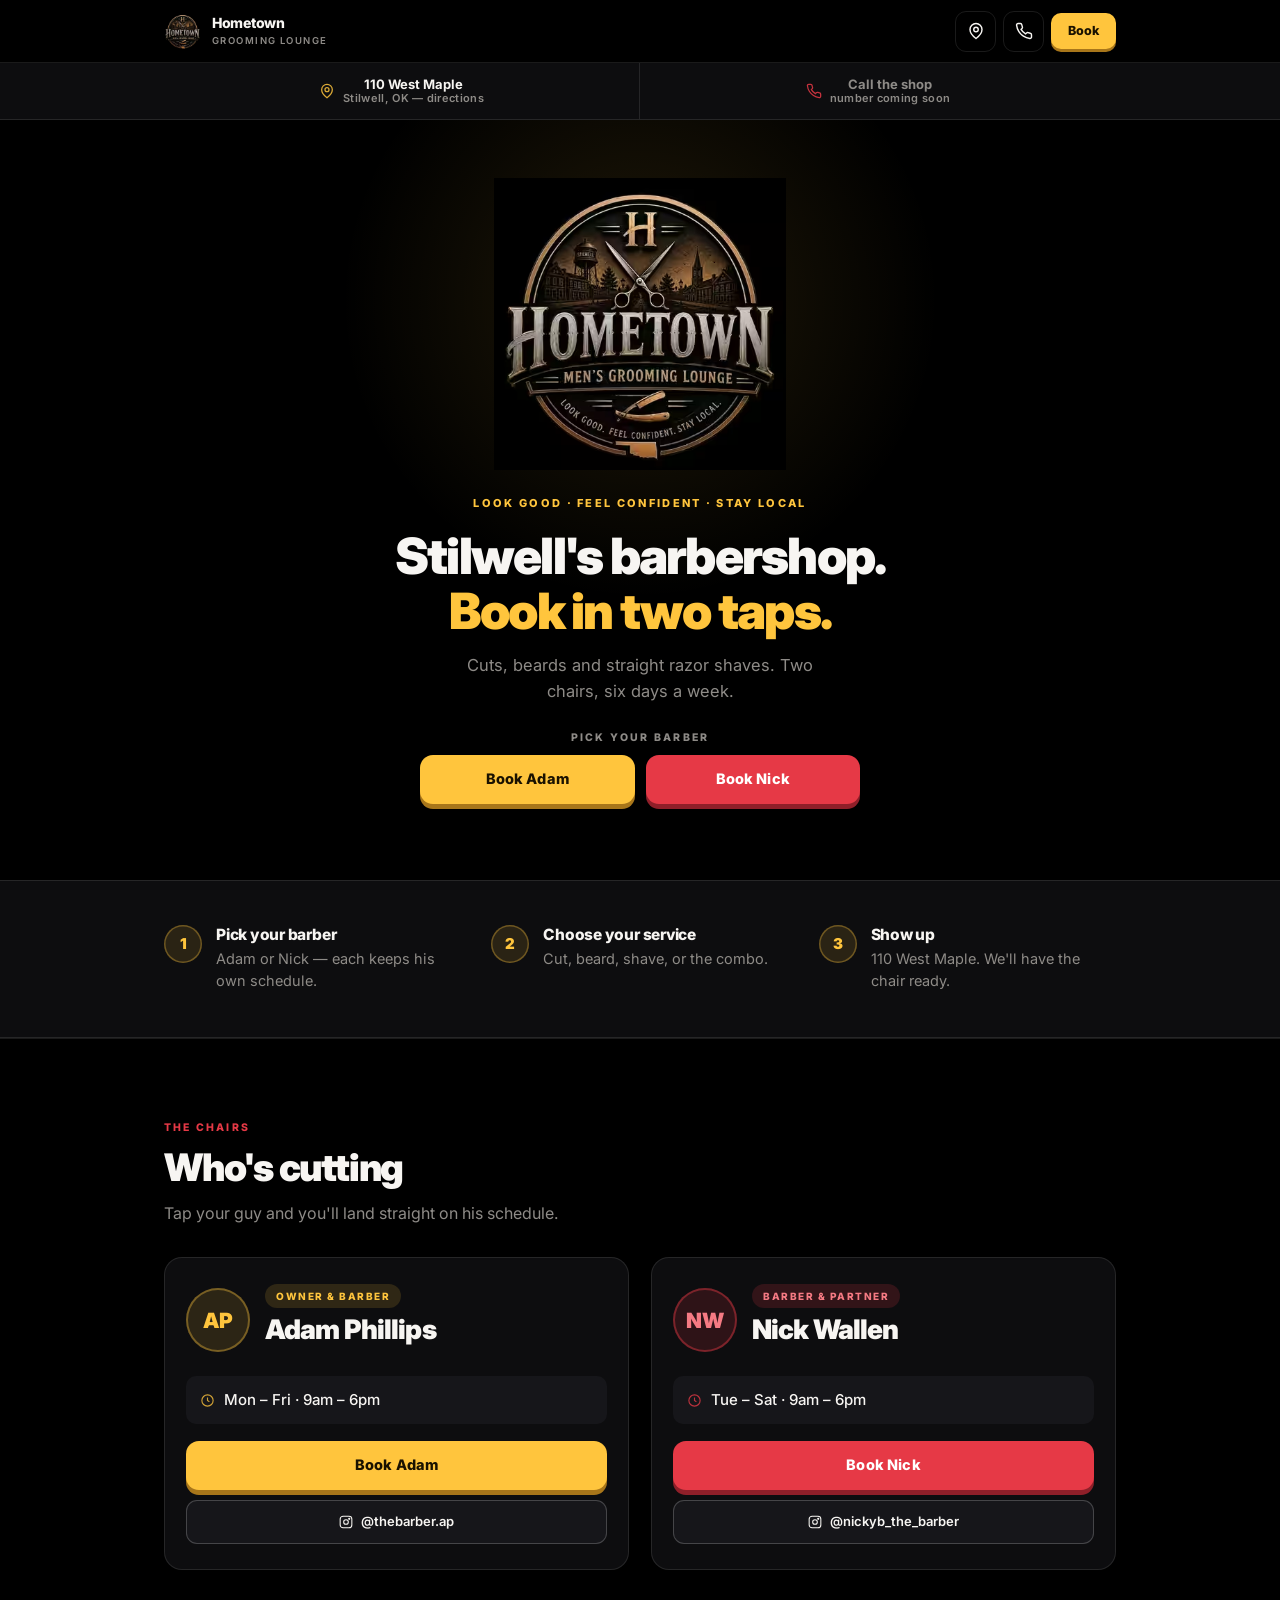
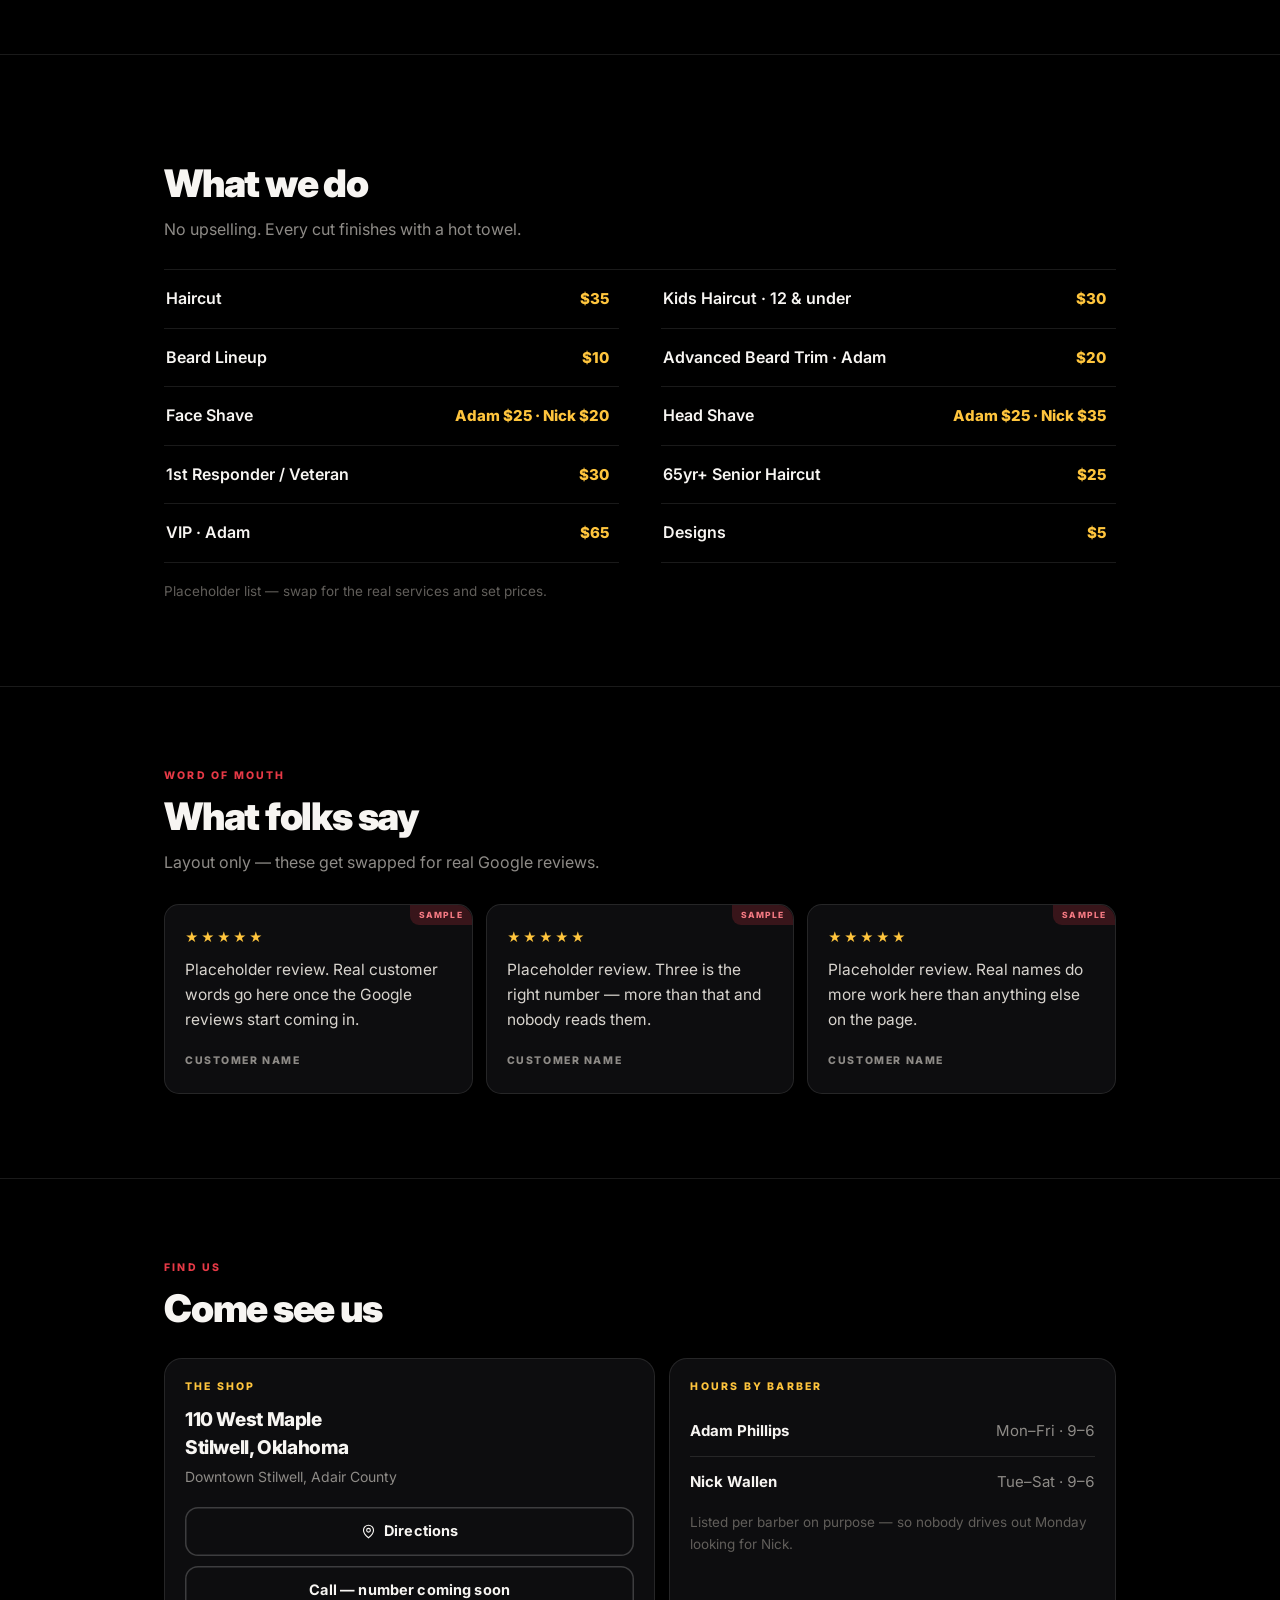
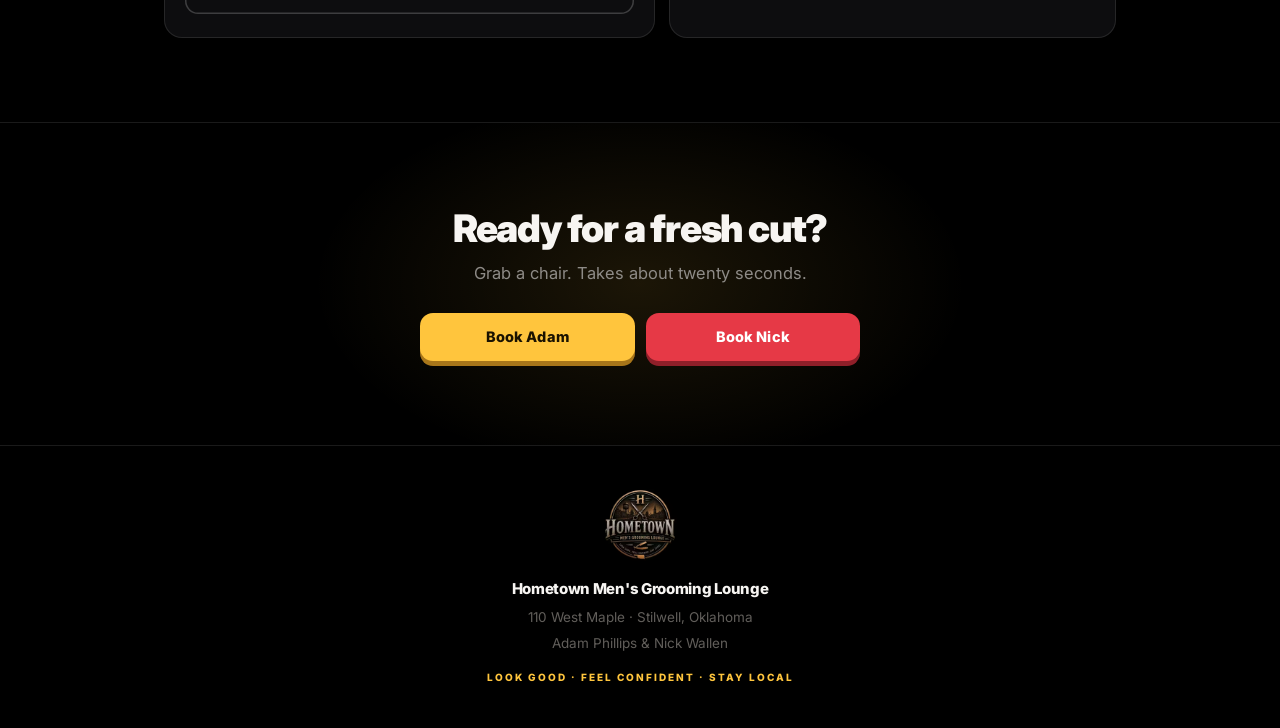
==== index.html @ 986ec66b "Add real service prices from Squire Replace 6 PRICE placeholders with the actual bookable menu. Face" ====
<!DOCTYPE html>
<html lang="en">
<head>
<meta charset="utf-8">
<meta name="viewport" content="width=device-width,initial-scale=1">
<title>Hometown Men's Grooming Lounge — Stilwell, OK</title>
<meta name="description" content="Barbershop in Stilwell, Oklahoma. Cuts, beards and straight razor shaves with Adam Phillips and Nick Wallen. Book online in two taps.">
<meta name="theme-color" content="#000000">
<link rel="icon" href="logo.avif">

<!--
=====================================================================
 EDIT HERE — everything you'll ever need to change is in this list.
=====================================================================
 PHONE ....... NOT SET. Search: PHONE_HERE  — appears in 3 places:
               header icon, top strip, Visit section. Change all three.
 ADAM BOOK ... live (Squire).  Search:  ADAM_BOOKING
 NICK BOOK ... live (Squire).  Search:  NICK_BOOKING
 ADAM IG ..... live @thebarber.ap.  Search:  ADAM_IG
 NICK IG ..... live @nickyb_the_barber.  Search:  NICK_IG
 PRICES ...... not set yet. Search:  PRICE
 NO PHOTOS by request — barbers show as initial badges.
=====================================================================
-->

<link rel="preconnect" href="https://fonts.googleapis.com">
<link rel="preconnect" href="https://fonts.gstatic.com" crossorigin>
<link href="https://fonts.googleapis.com/css2?family=Inter:wght@400;500;600;700;800;900&display=swap" rel="stylesheet">

<style>
:root{
  --bg:#000;
  --s1:#0d0d0f;
  --s2:#16161a;
  --line:rgba(255,255,255,.10);
  --line2:rgba(255,255,255,.20);

  /* primary — bright gold, not bronze */
  --gold:#ffc53d;
  --gold-hi:#ffd873;
  --gold-d:#a8761a;

  /* secondary */
  --red:#e63946;
  --red-hi:#f25058;
  --red-d:#8f1f29;

  --fg:#f7f5f2;
  --dim:#8e8b87;
  --f:'Inter',system-ui,-apple-system,sans-serif;
  --spring:cubic-bezier(.34,1.56,.64,1);
}
*{margin:0;padding:0;box-sizing:border-box}
html{scroll-behavior:smooth;-webkit-text-size-adjust:100%}
body{background:var(--bg);color:var(--fg);font-family:var(--f);line-height:1.6;-webkit-font-smoothing:antialiased;overflow-x:hidden}
.w{width:100%;max-width:1020px;margin:0 auto;padding:0 20px}

/* ---------- chunky press buttons ---------- */
.b{
  position:relative;display:flex;align-items:center;justify-content:center;gap:8px;
  width:100%;padding:17px 20px;border-radius:13px;
  font:800 14.5px/1 var(--f);letter-spacing:.01em;
  text-decoration:none;border:0;cursor:pointer;
  -webkit-tap-highlight-color:transparent;
  transition:transform .13s var(--spring),box-shadow .13s ease,background .18s ease;
}
.b-gold{background:var(--gold);color:#1a1200;box-shadow:0 5px 0 var(--gold-d)}
.b-gold:hover{background:var(--gold-hi)}
.b-red{background:var(--red);color:#fff;box-shadow:0 5px 0 var(--red-d)}
.b-red:hover{background:var(--red-hi)}
.b-gold:active,.b-red:active{transform:translateY(5px);box-shadow:none}
.b-out{
  background:transparent;color:var(--fg);
  box-shadow:inset 0 0 0 1.5px var(--line2);font-weight:700;
}
.b-out:hover{box-shadow:inset 0 0 0 1.5px var(--gold);color:var(--gold)}
.b-out:active{transform:scale(.98)}
.b svg{flex:none}

/* soft attention pulse on the main CTA only */
@keyframes glow{0%,100%{box-shadow:0 5px 0 var(--gold-d),0 0 0 0 rgba(255,197,61,0)}50%{box-shadow:0 5px 0 var(--gold-d),0 0 0 11px rgba(255,197,61,.07)}}
.pulse{animation:glow 3.4s ease-in-out infinite}

/* ---------- header ---------- */
header{position:sticky;top:0;z-index:70;background:rgba(0,0,0,.9);backdrop-filter:blur(14px);border-bottom:1px solid var(--line)}
.bar{display:flex;align-items:center;justify-content:space-between;height:62px;gap:14px}
.bar .lgo{width:37px;flex:none;border-radius:50%}
.bar-l{display:flex;align-items:center;gap:11px;min-width:0}
.bar-t{font:800 14px/1.15 var(--f);letter-spacing:-.02em}
.bar-t i{display:block;font:600 9.5px/1.4 var(--f);font-style:normal;letter-spacing:.15em;text-transform:uppercase;color:var(--dim);margin-top:3px}
.bar-r{display:flex;align-items:center;gap:7px;flex:none}
.ico{
  width:41px;height:41px;flex:none;border-radius:11px;display:grid;place-items:center;
  color:var(--fg);text-decoration:none;border:1px solid var(--line);
  transition:transform .13s var(--spring),border-color .2s,color .2s,background .2s;
}
.ico:hover{color:var(--gold);border-color:var(--gold);background:rgba(255,197,61,.08)}
.ico:active{transform:scale(.92)}

/* utility strip — address + phone, right under the header */
.util{border-bottom:1px solid var(--line);background:var(--s1)}
.util-in{display:grid;grid-template-columns:1fr 1fr}
.util a{
  display:flex;align-items:center;justify-content:center;gap:8px;
  padding:13px 10px;text-decoration:none;color:var(--fg);
  font:600 13px/1.25 var(--f);text-align:center;transition:background .2s,color .2s;
}
.util a:first-child{border-right:1px solid var(--line)}
.util a:hover{background:var(--s2);color:var(--gold)}
.util svg{flex:none;opacity:.85}
.util b{font-weight:700;display:block}
.util i{font-style:normal;font-size:11px;color:var(--dim);display:block;letter-spacing:.03em}
.util .soon{color:var(--dim)}

.bar-b{font:800 12.5px/1 var(--f);color:#1a1200;background:var(--gold);padding:12px 17px;border-radius:10px;text-decoration:none;white-space:nowrap;box-shadow:0 3px 0 var(--gold-d);transition:transform .13s var(--spring)}
.bar-b:active{transform:translateY(3px);box-shadow:none}

/* ---------- hero ---------- */
.hero{position:relative;text-align:center;padding:40px 0 54px;overflow:hidden}
.hero::before{
  content:"";position:absolute;left:50%;top:-140px;width:640px;height:640px;
  transform:translateX(-50%);pointer-events:none;
  background:radial-gradient(circle,rgba(255,197,61,.13),transparent 66%);
}
.hero .w{position:relative}
.lgo{background:url(logo.avif) center/contain no-repeat;aspect-ratio:1}
.logo{width:min(292px,72vw);margin:0 auto 24px;animation:float 6.5s ease-in-out infinite}
@keyframes float{0%,100%{transform:translateY(0)}50%{transform:translateY(-9px)}}
.tagline{font:800 11px/1.8 var(--f);letter-spacing:.21em;text-transform:uppercase;color:var(--gold);margin-bottom:15px}
.hero h1{font:900 clamp(31px,7.6vw,50px)/1.1 var(--f);letter-spacing:-.035em;margin-bottom:13px}
.hero h1 em{font-style:normal;color:var(--gold)}
.hero p{color:var(--dim);font-size:16.5px;max-width:37ch;margin:0 auto 28px}
.pick{font:800 10.5px/1 var(--f);letter-spacing:.21em;text-transform:uppercase;color:var(--dim);margin-bottom:12px}
.hero-b{display:grid;gap:11px;max-width:340px;margin:0 auto}

/* ---------- funnel steps ---------- */
.steps{border-top:1px solid var(--line);border-bottom:1px solid var(--line);background:var(--s1);padding:34px 0}
.steps-in{display:grid;gap:20px}
.step{display:flex;align-items:flex-start;gap:14px}
.num{
  flex:none;width:38px;height:38px;border-radius:50%;
  display:grid;place-items:center;font:900 15px/1 var(--f);
  background:rgba(255,197,61,.12);color:var(--gold);
  box-shadow:inset 0 0 0 1.5px rgba(255,197,61,.32);
}
.step h4{font:800 15.5px/1.3 var(--f);letter-spacing:-.015em;margin-bottom:3px}
.step p{font-size:14.5px;color:var(--dim);line-height:1.55}

/* ---------- sections ---------- */
section{padding:56px 0;border-top:1px solid var(--line)}
.kicker{font:800 10.5px/1 var(--f);letter-spacing:.21em;text-transform:uppercase;color:var(--red);margin-bottom:13px}
h2{font:900 clamp(27px,5.8vw,38px)/1.13 var(--f);letter-spacing:-.032em;margin-bottom:12px}
.sub{color:var(--dim);font-size:16px;max-width:52ch}

/* ---------- barbers ---------- */
.crew{display:grid;gap:16px;margin-top:30px}
.c{
  background:var(--s1);border:1px solid var(--line);border-radius:18px;overflow:hidden;
  transition:transform .3s var(--spring),border-color .3s ease,box-shadow .3s ease;
}
.c:hover{transform:translateY(-6px);border-color:rgba(255,197,61,.4);box-shadow:0 16px 40px -18px rgba(255,197,61,.3)}
.c.nick:hover{border-color:rgba(230,57,70,.45);box-shadow:0 16px 40px -18px rgba(230,57,70,.32)}
/* initial badge instead of a photo */
.mono{display:flex;align-items:center;gap:15px;margin-bottom:18px}
.mono i{
  width:64px;height:64px;flex:none;border-radius:50%;font-style:normal;
  display:grid;place-items:center;font:900 21px/1 var(--f);letter-spacing:.01em;
}
.m-gold{background:rgba(255,197,61,.13);color:var(--gold);box-shadow:inset 0 0 0 2px rgba(255,197,61,.36)}
.m-red{background:rgba(230,57,70,.15);color:#f57a83;box-shadow:inset 0 0 0 2px rgba(230,57,70,.42)}
.mono .tag2{margin-bottom:7px}
.mono h3{margin-bottom:0}
.cb{padding:24px 21px 25px}
.tag2{display:inline-block;font:800 10px/1 var(--f);letter-spacing:.15em;text-transform:uppercase;padding:7px 11px;border-radius:20px;margin-bottom:12px}
.t-gold{background:rgba(255,197,61,.14);color:var(--gold)}
.t-red{background:rgba(230,57,70,.17);color:#f57a83}
.c h3{font:900 27px/1.1 var(--f);letter-spacing:-.032em;margin-bottom:14px}
.days{display:flex;align-items:center;gap:9px;font-size:15px;font-weight:500;background:var(--s2);border-radius:10px;padding:12px 14px;margin-bottom:17px}
.days svg{flex:none;opacity:.8}
.cb-b{display:grid;gap:10px}
.ig{display:flex;align-items:center;justify-content:center;gap:8px;font:600 13px/1 var(--f);color:var(--fg);text-decoration:none;padding:14px;border:1px solid var(--line2);border-radius:11px;background:var(--s2);transition:.2s}
.ig:hover{border-color:rgba(255,255,255,.38);background:#1e1e23}
.ig:active{transform:translateY(2px)}

/* ---------- services ---------- */
.svc{margin-top:26px;border-top:1px solid var(--line)}
.svc div{display:flex;align-items:baseline;justify-content:space-between;gap:18px;padding:16px 10px 16px 2px;border-bottom:1px solid var(--line);transition:background .2s,padding-left .2s}
.svc div:hover{background:var(--s1);padding-left:10px}
.svc span:first-child{font-size:16px;font-weight:600}
.svc span:last-child{font:800 15px/1 var(--f);color:var(--gold);white-space:nowrap}
.hint{margin-top:18px;font-size:13.5px;color:#615e5a}

/* ---------- reviews ---------- */
.revs{display:grid;gap:13px;margin-top:28px}
.r{background:var(--s1);border:1px solid var(--line);border-radius:15px;padding:22px 20px;position:relative;transition:transform .3s var(--spring),border-color .3s}
.r:hover{transform:translateY(-4px);border-color:var(--line2)}
.st{color:var(--gold);letter-spacing:2px;font-size:13px;margin-bottom:11px}
.r p{font-size:15.5px;color:#d8d4ce;margin-bottom:13px}
.r cite{font:800 10.5px/1 var(--f);font-style:normal;letter-spacing:.15em;text-transform:uppercase;color:var(--dim)}
.flag{position:absolute;top:0;right:0;font:800 8.5px/1 var(--f);letter-spacing:.13em;text-transform:uppercase;background:rgba(230,57,70,.2);color:#f57a83;padding:6px 9px;border-radius:0 15px 0 9px}

/* ---------- visit ---------- */
.visit{display:grid;gap:14px;margin-top:28px}
.box{background:var(--s1);border:1px solid var(--line);border-radius:18px;padding:23px 20px}
.box h3{font:800 10.5px/1 var(--f);letter-spacing:.21em;text-transform:uppercase;color:var(--gold);margin-bottom:14px}
.addr{font:800 19px/1.45 var(--f);letter-spacing:-.02em;margin-bottom:5px}
.addr-s{font-size:14px;color:var(--dim);margin-bottom:18px}
.hr div{display:flex;justify-content:space-between;gap:14px;font-size:15px;padding:13px 0;border-bottom:1px solid var(--line)}
.hr div:last-child{border-bottom:0;padding-bottom:0}
.hr b{font-weight:700}
.hr span{color:var(--dim);white-space:nowrap;font-variant-numeric:tabular-nums}

/* ---------- closing CTA ---------- */
.close{text-align:center;position:relative;overflow:hidden}
.close::before{content:"";position:absolute;left:50%;top:50%;width:700px;height:400px;transform:translate(-50%,-50%);background:radial-gradient(ellipse,rgba(255,197,61,.11),transparent 66%);pointer-events:none}
.close .w{position:relative}
.close h2{margin-bottom:10px}
.close p{color:var(--dim);font-size:16.5px;max-width:36ch;margin:0 auto 26px}
.close-b{display:grid;gap:11px;max-width:340px;margin:0 auto}

/* ---------- footer ---------- */
footer{border-top:1px solid var(--line);padding:40px 0 46px;text-align:center}
footer .lgo{width:76px;margin:0 auto 16px;border-radius:50%}
.f1{font:800 15px/1.4 var(--f);letter-spacing:-.02em;margin-bottom:6px}
.f2{font-size:13.5px;color:#615e5a;line-height:1.9}
.f3{margin-top:16px;font:800 10px/1 var(--f);letter-spacing:.2em;text-transform:uppercase;color:var(--gold)}


/* ---------- sticky dock ---------- */
.dock{
  position:fixed;left:0;right:0;bottom:0;z-index:80;
  display:grid;grid-template-columns:1fr 1fr;gap:10px;
  padding:11px 14px calc(11px + env(safe-area-inset-bottom));
  background:rgba(0,0,0,.95);backdrop-filter:blur(14px);border-top:1px solid var(--line);
  transform:translateY(120%);transition:transform .4s var(--spring);
}
.dock.up{transform:translateY(0)}
.dock .b{padding:15px 10px;font-size:13.5px;border-radius:11px}

/* ---------- scroll reveal ---------- */
.rv{opacity:0;transform:translateY(22px);transition:opacity .7s ease,transform .7s cubic-bezier(.22,.75,.3,1)}
.rv.in{opacity:1;transform:none}

@media(min-width:760px){
  .w{padding:0 34px}
  .hero{padding:58px 0 76px}
  section{padding:84px 0}
  .steps{padding:44px 0}
  .steps-in{grid-template-columns:repeat(3,1fr);gap:30px}
  .hero-b,.close-b{grid-template-columns:1fr 1fr;max-width:440px}
  .crew{grid-template-columns:1fr 1fr;gap:22px}
  .revs{grid-template-columns:repeat(3,1fr)}
  .visit{grid-template-columns:1.1fr 1fr}
  .svc{display:grid;grid-template-columns:1fr 1fr;column-gap:42px}
  .dock{display:none}
}

/* respect motion preferences */
@media(prefers-reduced-motion:reduce){
  *{animation:none!important;transition-duration:.01ms!important}
  .rv{opacity:1;transform:none}
  .dock{transform:translateY(0)}
}
</style>
</head>
<body>


<header>
  <div class="w bar">
    <div class="bar-l">
      <div class="lgo" role="img" aria-label="Hometown Men's Grooming Lounge"></div>
      <div class="bar-t">Hometown<i>Grooming Lounge</i></div>
    </div>
    <div class="bar-r">
      <a class="ico" href="https://maps.google.com/?q=110+W+Maple+St+Stilwell+OK" target="_blank" rel="noopener" aria-label="Directions to the shop" title="Directions">
        <svg width="18" height="18" viewBox="0 0 24 24" fill="none" stroke="currentColor" stroke-width="1.9"><path d="M20 10c0 6-8 12-8 12s-8-6-8-12a8 8 0 0116 0z"/><circle cx="12" cy="10" r="3"/></svg>
      </a>
      <!-- PHONE_HERE (1 of 3) — change href to tel:+1918XXXXXXX -->
      <a class="ico" href="#" aria-label="Call the shop" title="Call">
        <svg width="18" height="18" viewBox="0 0 24 24" fill="none" stroke="currentColor" stroke-width="1.9"><path d="M22 16.9v3a2 2 0 01-2.2 2 19.8 19.8 0 01-8.6-3.1 19.5 19.5 0 01-6-6A19.8 19.8 0 012.1 4.2 2 2 0 014.1 2h3a2 2 0 012 1.7c.1 1 .4 1.9.7 2.8a2 2 0 01-.5 2.1L8.1 9.9a16 16 0 006 6l1.3-1.2a2 2 0 012.1-.5c.9.3 1.8.6 2.8.7a2 2 0 011.7 2z"/></svg>
      </a>
      <a class="bar-b" href="#book">Book</a>
    </div>
  </div>
</header>

<div class="util">
  <div class="w util-in">
    <a href="https://maps.google.com/?q=110+W+Maple+St+Stilwell+OK" target="_blank" rel="noopener">
      <svg width="16" height="16" viewBox="0 0 24 24" fill="none" stroke="#ffc53d" stroke-width="1.9"><path d="M20 10c0 6-8 12-8 12s-8-6-8-12a8 8 0 0116 0z"/><circle cx="12" cy="10" r="3"/></svg>
      <span><b>110 West Maple</b><i>Stilwell, OK — directions</i></span>
    </a>
    <!-- PHONE_HERE (2 of 3) — change href to tel:+1918XXXXXXX and the text below -->
    <a href="#" class="soon">
      <svg width="16" height="16" viewBox="0 0 24 24" fill="none" stroke="#e63946" stroke-width="1.9"><path d="M22 16.9v3a2 2 0 01-2.2 2 19.8 19.8 0 01-8.6-3.1 19.5 19.5 0 01-6-6A19.8 19.8 0 012.1 4.2 2 2 0 014.1 2h3a2 2 0 012 1.7c.1 1 .4 1.9.7 2.8a2 2 0 01-.5 2.1L8.1 9.9a16 16 0 006 6l1.3-1.2a2 2 0 012.1-.5c.9.3 1.8.6 2.8.7a2 2 0 011.7 2z"/></svg>
      <span><b>Call the shop</b><i>number coming soon</i></span>
    </a>
  </div>
</div>

<!-- ============ 1. HERO ============ -->
<div class="hero">
  <div class="w">
    <div class="lgo logo" role="img" aria-label="Hometown Men's Grooming Lounge, Stilwell Oklahoma"></div>
    <div class="tagline rv">Look Good · Feel Confident · Stay Local</div>
    <h1 class="rv">Stilwell's barbershop.<br><em>Book in two taps.</em></h1>
    <p class="rv">Cuts, beards and straight razor shaves. Two chairs, six days a week.</p>

    <div class="pick rv">Pick your barber</div>
    <div class="hero-b rv">
      <!-- ADAM_BOOKING -->
      <a class="b b-gold pulse" href="https://getsquire.com/booking/book/thebarber-ap-stilwell/barber/adam-phillips/services" target="_blank" rel="noopener">Book Adam</a>
      <!-- NICK_BOOKING -->
      <a class="b b-red" href="https://getsquire.com/booking/book/thebarber-ap-stilwell/barber/nick-620/services" target="_blank" rel="noopener">Book Nick</a>
    </div>
  </div>
</div>

<!-- ============ 2. HOW IT WORKS ============ -->
<div class="steps">
  <div class="w steps-in">
    <div class="step rv"><div class="num">1</div><div><h4>Pick your barber</h4><p>Adam or Nick — each keeps his own schedule.</p></div></div>
    <div class="step rv"><div class="num">2</div><div><h4>Choose your service</h4><p>Cut, beard, shave, or the combo.</p></div></div>
    <div class="step rv"><div class="num">3</div><div><h4>Show up</h4><p>110 West Maple. We'll have the chair ready.</p></div></div>
  </div>
</div>

<!-- ============ 3. BARBERS ============ -->
<section id="book">
  <div class="w">
    <div class="kicker rv">The Chairs</div>
    <h2 class="rv">Who's cutting</h2>
    <p class="sub rv">Tap your guy and you'll land straight on his schedule.</p>

    <div class="crew">

      <article class="c rv">
        <div class="cb">
          <div class="mono">
            <i class="m-gold">AP</i>
            <div>
              <div class="tag2 t-gold">Owner &amp; Barber</div>
              <h3>Adam Phillips</h3>
            </div>
          </div>
          <div class="days">
            <svg width="15" height="15" viewBox="0 0 24 24" fill="none" stroke="#ffc53d" stroke-width="1.8"><circle cx="12" cy="12" r="9"/><path d="M12 7v5l3 2"/></svg>
            Mon – Fri · 9am – 6pm
          </div>
          <div class="cb-b">
            <!-- ADAM_BOOKING -->
            <a class="b b-gold" href="https://getsquire.com/booking/book/thebarber-ap-stilwell/barber/adam-phillips/services" target="_blank" rel="noopener">Book Adam</a>
            <!-- ADAM_IG — live -->
            <a class="ig" href="https://www.instagram.com/thebarber.ap/" target="_blank" rel="noopener">
              <svg width="14" height="14" viewBox="0 0 24 24" fill="none" stroke="currentColor" stroke-width="1.8"><rect x="2" y="2" width="20" height="20" rx="5"/><circle cx="12" cy="12" r="4"/><circle cx="17.5" cy="6.5" r="1"/></svg>
              @thebarber.ap
            </a>
          </div>
        </div>
      </article>

      <article class="c nick rv">
        <div class="cb">
          <div class="mono">
            <i class="m-red">NW</i>
            <div>
              <div class="tag2 t-red">Barber &amp; Partner</div>
              <h3>Nick Wallen</h3>
            </div>
          </div>
          <div class="days">
            <svg width="15" height="15" viewBox="0 0 24 24" fill="none" stroke="#e63946" stroke-width="1.8"><circle cx="12" cy="12" r="9"/><path d="M12 7v5l3 2"/></svg>
            Tue – Sat · 9am – 6pm
          </div>
          <div class="cb-b">
            <!-- NICK_BOOKING — slug is "nick-620"; changes if he sets his full name in Squire -->
            <a class="b b-red" href="https://getsquire.com/booking/book/thebarber-ap-stilwell/barber/nick-620/services" target="_blank" rel="noopener">Book Nick</a>
            <!-- NICK_IG — live -->
            <a class="ig" href="https://www.instagram.com/nickyb_the_barber/" target="_blank" rel="noopener">
              <svg width="14" height="14" viewBox="0 0 24 24" fill="none" stroke="currentColor" stroke-width="1.8"><rect x="2" y="2" width="20" height="20" rx="5"/><circle cx="12" cy="12" r="4"/><circle cx="17.5" cy="6.5" r="1"/></svg>
              @nickyb_the_barber
            </a>
          </div>
        </div>
      </article>

    </div>
  </div>
</section>

<!-- ============ 4. SERVICES ============ -->
<section>
  <div class="w">
    <div class="kicker rv">The Work</div>
    <h2 class="rv">What we do</h2>
    <p class="sub rv">No upselling. Every cut finishes with a hot towel.</p>
    <div class="svc rv">
      <div><span>Haircut</span><span>$35</span></div>
      <div><span>Kids Haircut · 12 &amp; under</span><span>$30</span></div>
      <div><span>Beard Lineup</span><span>$10</span></div>
      <div><span>Advanced Beard Trim · Adam</span><span>$20</span></div>
      <div><span>Face Shave</span><span>Adam $25 · Nick $20</span></div>
      <div><span>Head Shave</span><span>Adam $25 · Nick $35</span></div>
      <div><span>1st Responder / Veteran</span><span>$30</span></div>
      <div><span>65yr+ Senior Haircut</span><span>$25</span></div>
      <div><span>VIP · Adam</span><span>$65</span></div>
      <div><span>Designs</span><span>$5</span></div>
    </div>
    <p class="hint rv">Placeholder list — swap for the real services and set prices.</p>
  </div>
</section>

<!-- ============ 5. PROOF ============ -->
<section>
  <div class="w">
    <div class="kicker rv">Word of Mouth</div>
    <h2 class="rv">What folks say</h2>
    <p class="sub rv">Layout only — these get swapped for real Google reviews.</p>
    <div class="revs">
      <div class="r rv"><div class="flag">Sample</div><div class="st">★★★★★</div><p>Placeholder review. Real customer words go here once the Google reviews start coming in.</p><cite>Customer name</cite></div>
      <div class="r rv"><div class="flag">Sample</div><div class="st">★★★★★</div><p>Placeholder review. Three is the right number — more than that and nobody reads them.</p><cite>Customer name</cite></div>
      <div class="r rv"><div class="flag">Sample</div><div class="st">★★★★★</div><p>Placeholder review. Real names do more work here than anything else on the page.</p><cite>Customer name</cite></div>
    </div>
  </div>
</section>

<!-- ============ 6. VISIT ============ -->
<section>
  <div class="w">
    <div class="kicker rv">Find Us</div>
    <h2 class="rv">Come see us</h2>
    <div class="visit">
      <div class="box rv">
        <h3>The Shop</h3>
        <div class="addr">110 West Maple<br>Stilwell, Oklahoma</div>
        <div class="addr-s">Downtown Stilwell, Adair County</div>
        <div class="cb-b">
          <a class="b b-out" href="https://maps.google.com/?q=110+W+Maple+St+Stilwell+OK" target="_blank" rel="noopener">
            <svg width="15" height="15" viewBox="0 0 24 24" fill="none" stroke="currentColor" stroke-width="1.8"><path d="M20 10c0 6-8 12-8 12s-8-6-8-12a8 8 0 0116 0z"/><circle cx="12" cy="10" r="3"/></svg>
            Directions
          </a>
          <!-- PHONE_HERE (3 of 3) — change href to tel:+1918XXXXXXX and the text to the number -->
          <a class="b b-out" href="#">Call — number coming soon</a>
        </div>
      </div>
      <div class="box rv">
        <h3>Hours by Barber</h3>
        <div class="hr">
          <div><b>Adam Phillips</b><span>Mon–Fri · 9–6</span></div>
          <div><b>Nick Wallen</b><span>Tue–Sat · 9–6</span></div>
        </div>
        <p class="hint">Listed per barber on purpose — so nobody drives out Monday looking for Nick.</p>
      </div>
    </div>
  </div>
</section>

<!-- ============ 7. CLOSE ============ -->
<section class="close">
  <div class="w">
    <h2 class="rv">Ready for a fresh cut?</h2>
    <p class="rv">Grab a chair. Takes about twenty seconds.</p>
    <div class="close-b rv">
      <!-- ADAM_BOOKING -->
      <a class="b b-gold" href="https://getsquire.com/booking/book/thebarber-ap-stilwell/barber/adam-phillips/services" target="_blank" rel="noopener">Book Adam</a>
      <!-- NICK_BOOKING -->
      <a class="b b-red" href="https://getsquire.com/booking/book/thebarber-ap-stilwell/barber/nick-620/services" target="_blank" rel="noopener">Book Nick</a>
    </div>
  </div>
</section>

<footer>
  <div class="w">
    <div class="lgo"></div>
    <div class="f1">Hometown Men's Grooming Lounge</div>
    <div class="f2">110 West Maple · Stilwell, Oklahoma<br>Adam Phillips &amp; Nick Wallen</div>
    <div class="f3">Look Good · Feel Confident · Stay Local</div>
  </div>
</footer>

<div class="dock" id="dock">
  <a class="b b-gold" href="https://getsquire.com/booking/book/thebarber-ap-stilwell/barber/adam-phillips/services" target="_blank" rel="noopener">Book Adam</a>
  <a class="b b-red" href="https://getsquire.com/booking/book/thebarber-ap-stilwell/barber/nick-620/services" target="_blank" rel="noopener">Book Nick</a>
</div>

<script>
(function(){
  var reduce = window.matchMedia('(prefers-reduced-motion: reduce)').matches;

  /* fade-up on scroll, staggered within each group */
  var items = document.querySelectorAll('.rv');
  if (reduce || !('IntersectionObserver' in window)) {
    items.forEach(function(el){ el.classList.add('in'); });
  } else {
    var io = new IntersectionObserver(function(entries){
      entries.forEach(function(e){
        if(!e.isIntersecting) return;
        var sibs = Array.prototype.slice.call(e.target.parentNode.children)
                     .filter(function(n){ return n.classList.contains('rv'); });
        var i = Math.max(0, sibs.indexOf(e.target));
        e.target.style.transitionDelay = Math.min(i*80, 320) + 'ms';
        e.target.classList.add('in');
        io.unobserve(e.target);
      });
    }, {threshold:.14, rootMargin:'0px 0px -8% 0px'});
    items.forEach(function(el){ io.observe(el); });
  }

  /* dock slides up once the hero buttons scroll away */
  var dock = document.getElementById('dock');
  var hero = document.querySelector('.hero-b');
  if (dock && hero) {
    if (reduce || !('IntersectionObserver' in window)) {
      dock.classList.add('up');
    } else {
      new IntersectionObserver(function(entries){
        dock.classList.toggle('up', !entries[0].isIntersecting);
      }, {threshold:0}).observe(hero);
    }
  }

  /* pad the body only while the dock is actually showing */
  var mq = window.matchMedia('(max-width:759px)');
  function pad(){ document.body.style.paddingBottom = mq.matches ? '84px' : '0'; }
  pad();
  (mq.addEventListener ? mq.addEventListener('change', pad) : mq.addListener(pad));
})();
</script>

</body>
</html>
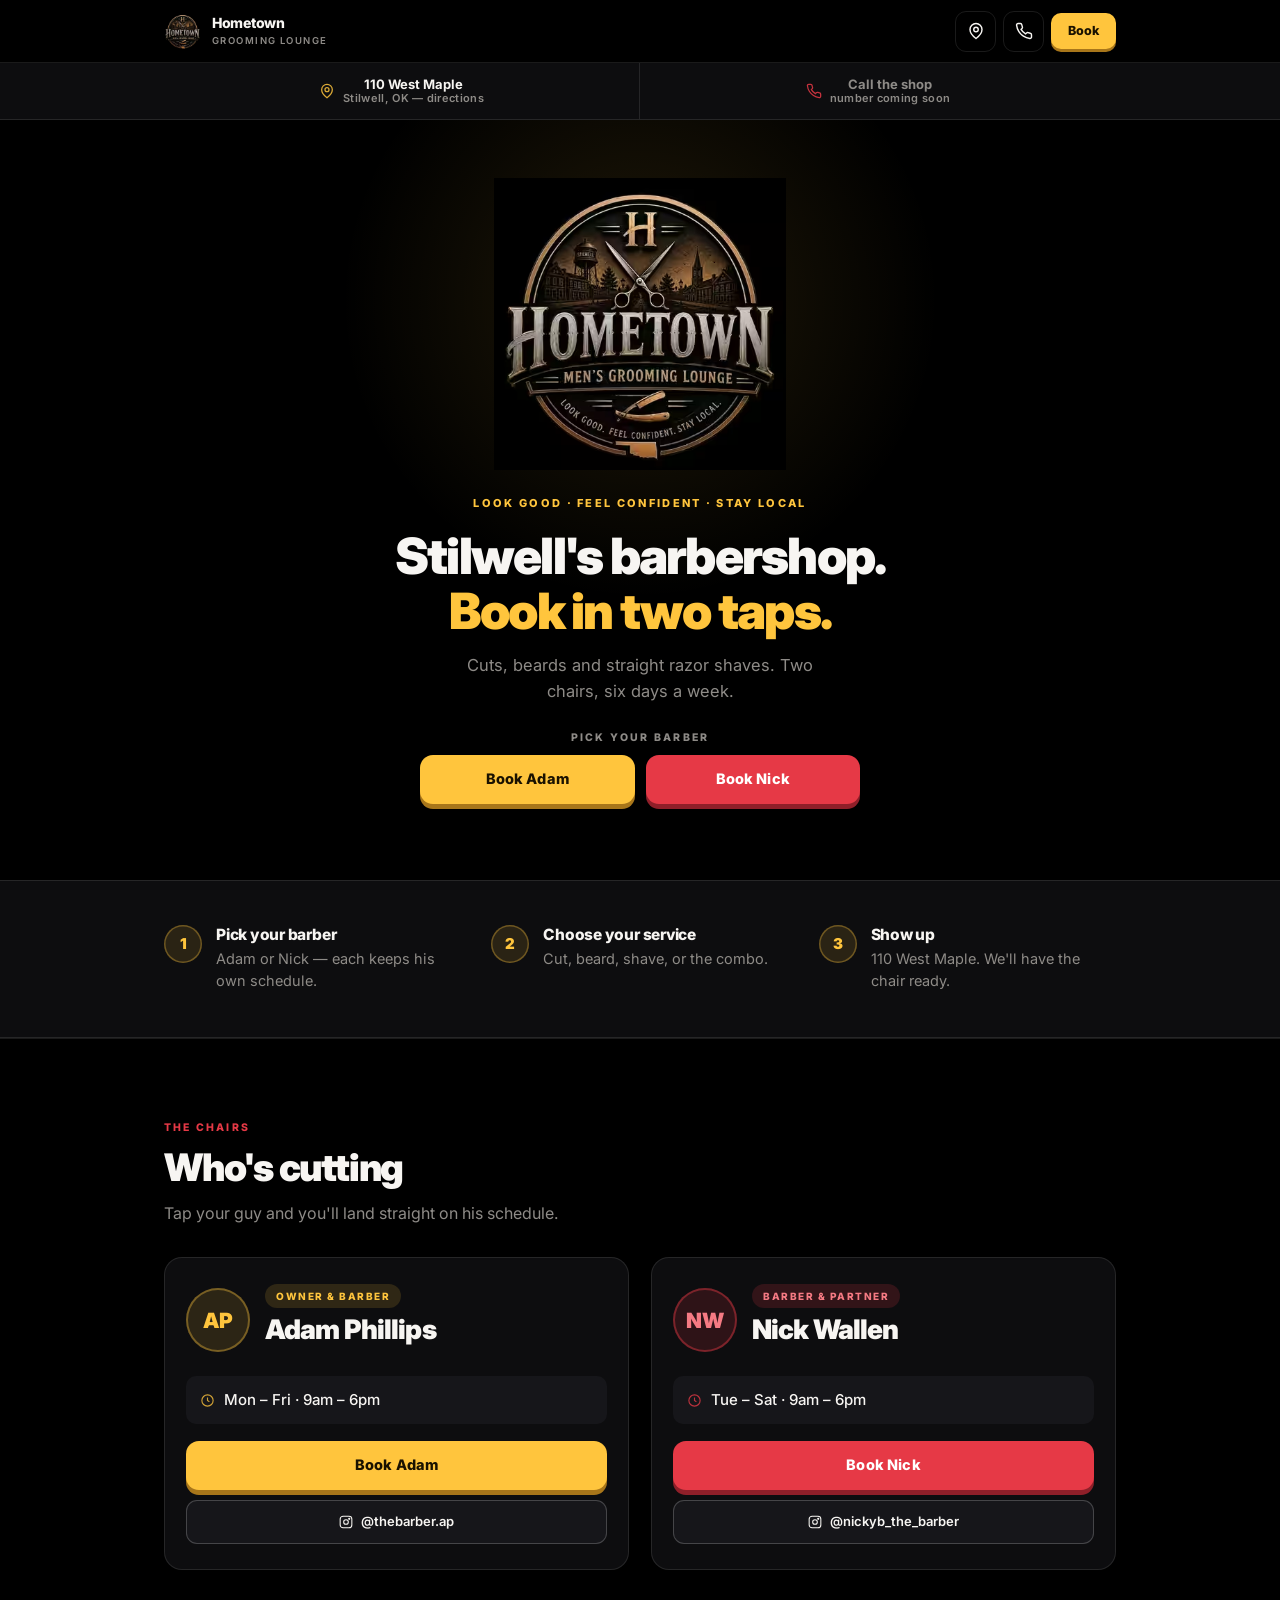
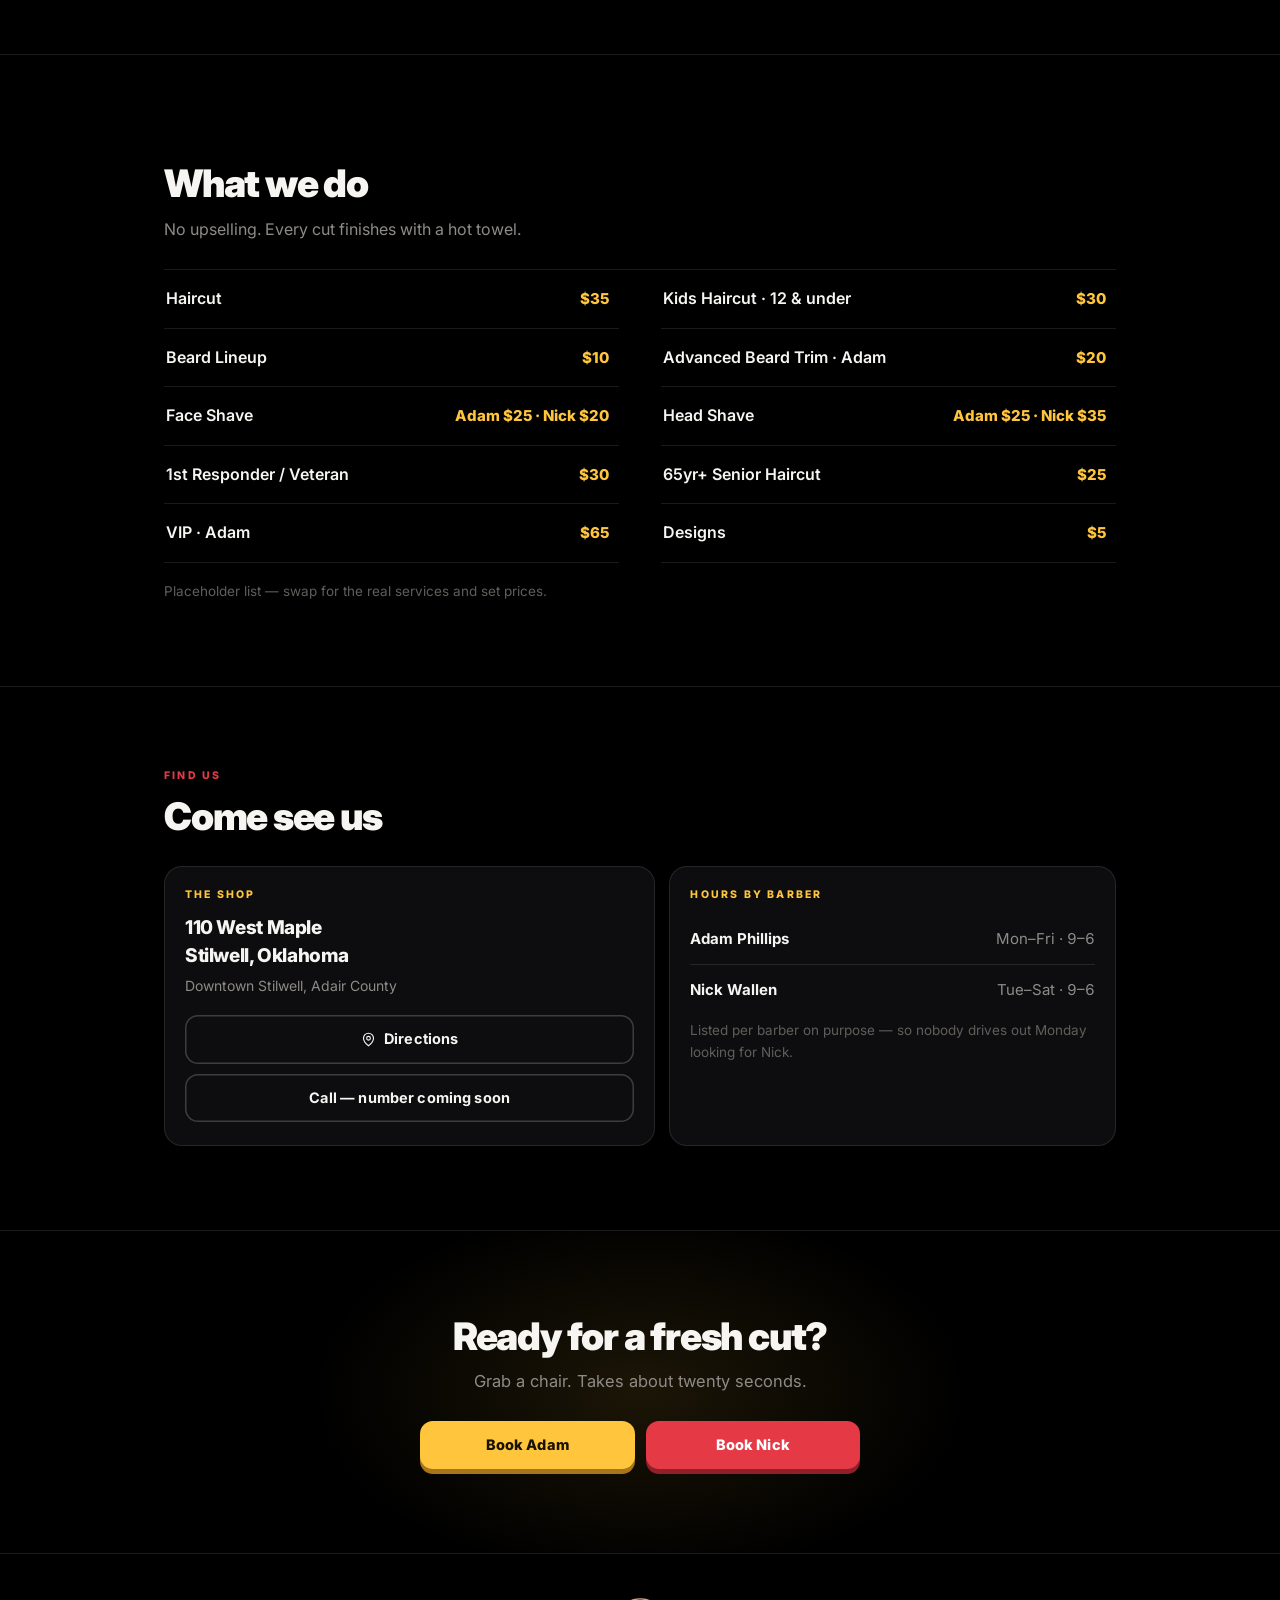
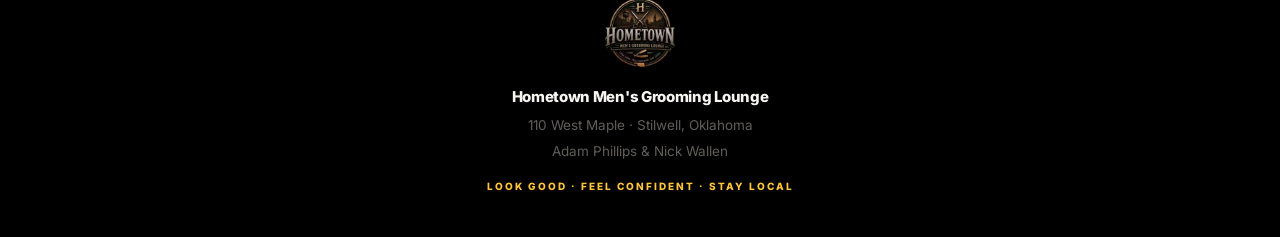
==== commit 509b3490: "Remove placeholder reviews section Sample testimonials read as abandoned rather than unfinished. Add" ====
--- a/index.html
+++ b/index.html
@@ -408,20 +408,6 @@
       <div><span>Designs</span><span>$5</span></div>
     </div>
     <p class="hint rv">Placeholder list — swap for the real services and set prices.</p>
-  </div>
-</section>
-
-<!-- ============ 5. PROOF ============ -->
-<section>
-  <div class="w">
-    <div class="kicker rv">Word of Mouth</div>
-    <h2 class="rv">What folks say</h2>
-    <p class="sub rv">Layout only — these get swapped for real Google reviews.</p>
-    <div class="revs">
-      <div class="r rv"><div class="flag">Sample</div><div class="st">★★★★★</div><p>Placeholder review. Real customer words go here once the Google reviews start coming in.</p><cite>Customer name</cite></div>
-      <div class="r rv"><div class="flag">Sample</div><div class="st">★★★★★</div><p>Placeholder review. Three is the right number — more than that and nobody reads them.</p><cite>Customer name</cite></div>
-      <div class="r rv"><div class="flag">Sample</div><div class="st">★★★★★</div><p>Placeholder review. Real names do more work here than anything else on the page.</p><cite>Customer name</cite></div>
-    </div>
   </div>
 </section>
 
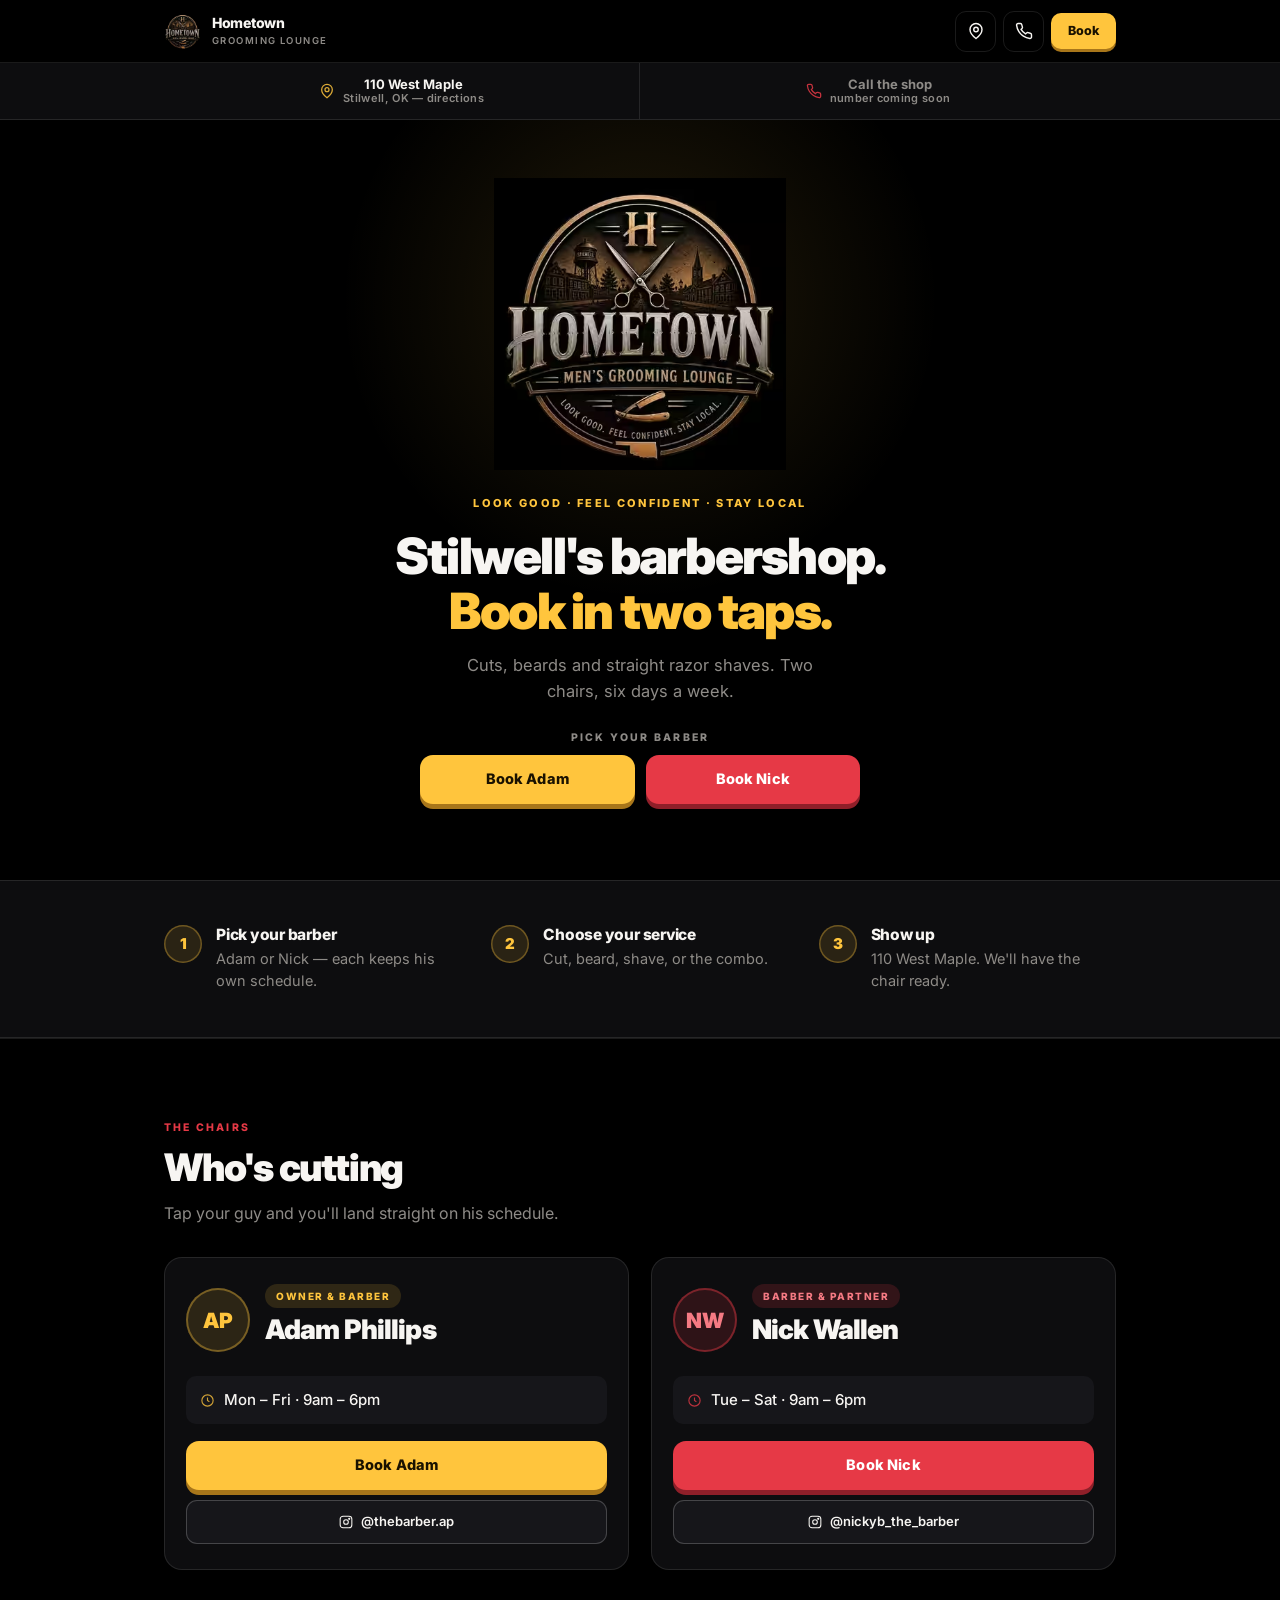
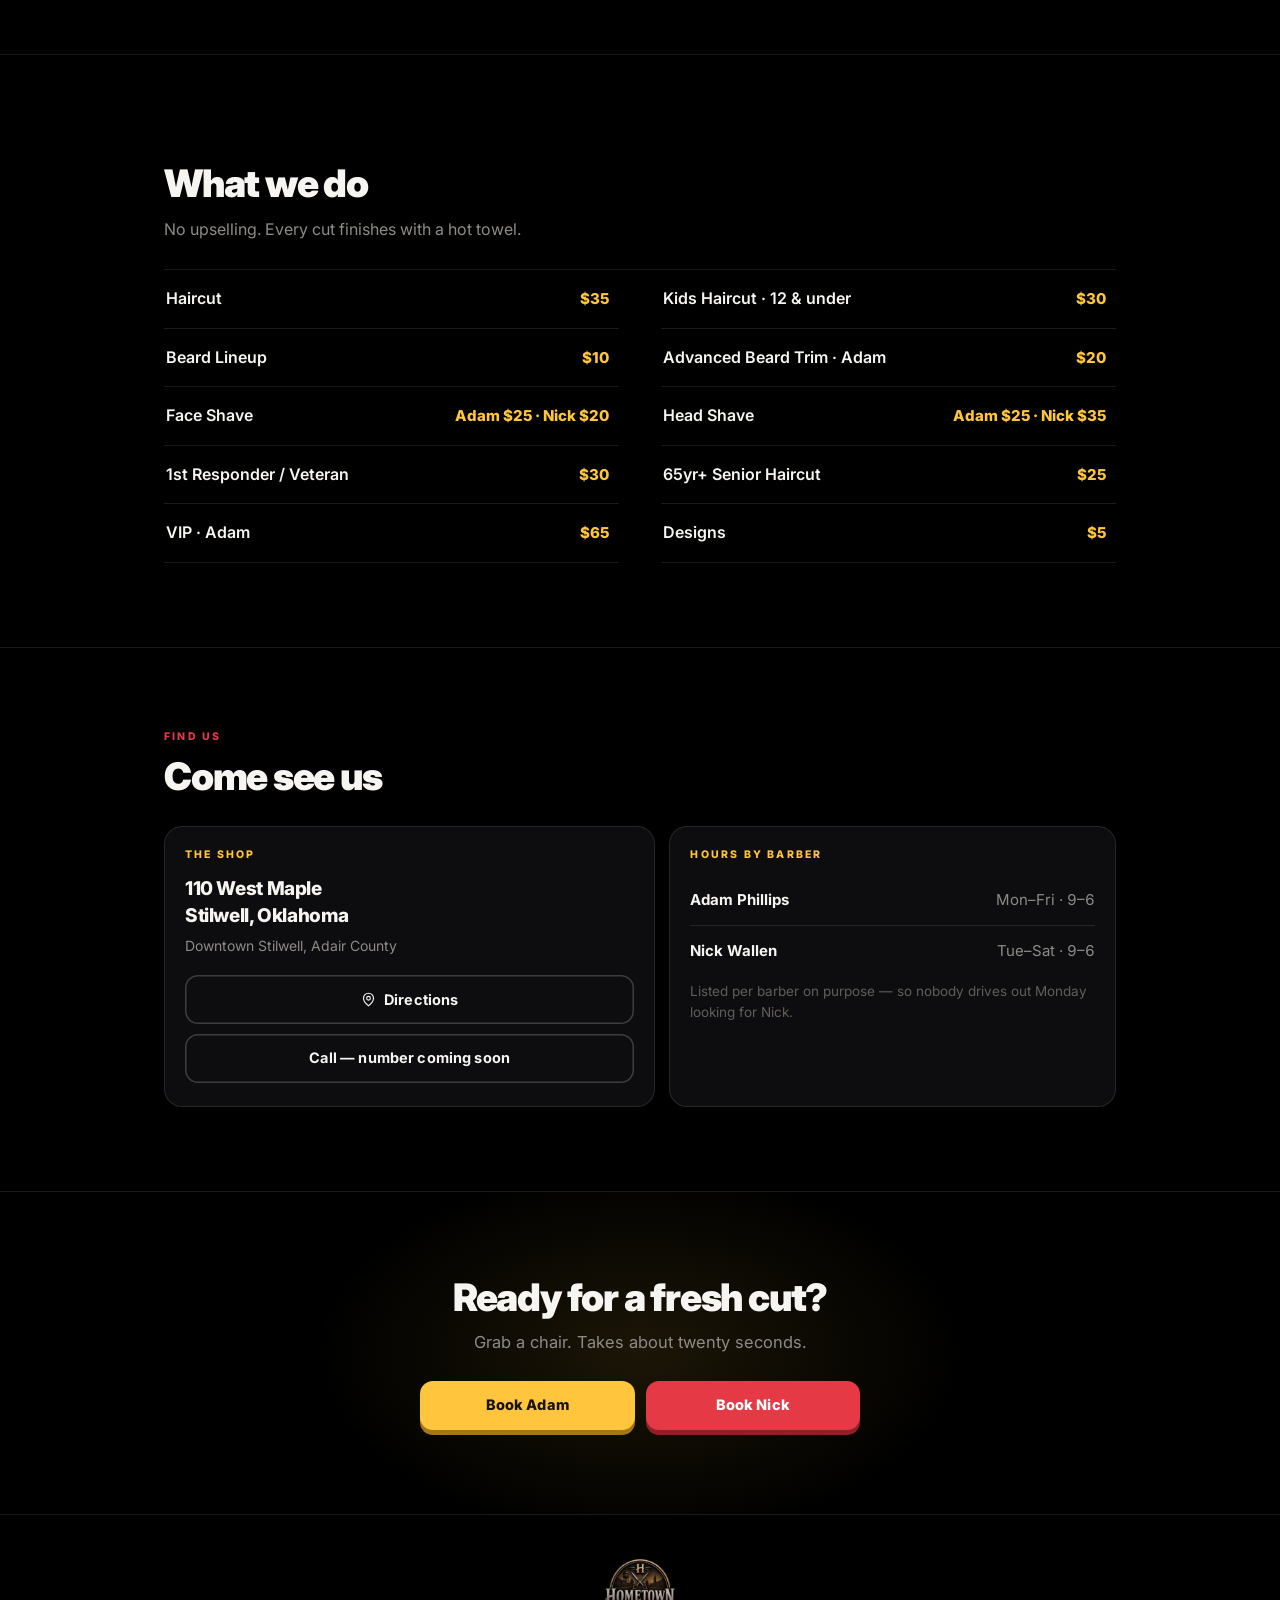
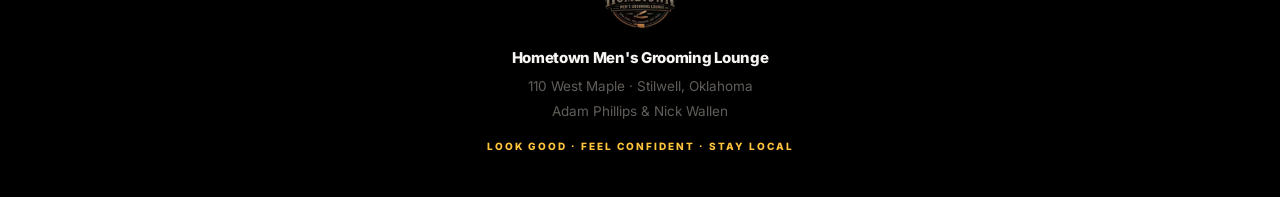
==== commit 6aafaf34: "Remove stale services dev note Note claimed prices were unset; prices are now live." ====
--- a/index.html
+++ b/index.html
@@ -407,7 +407,6 @@
       <div><span>VIP · Adam</span><span>$65</span></div>
       <div><span>Designs</span><span>$5</span></div>
     </div>
-    <p class="hint rv">Placeholder list — swap for the real services and set prices.</p>
   </div>
 </section>
 
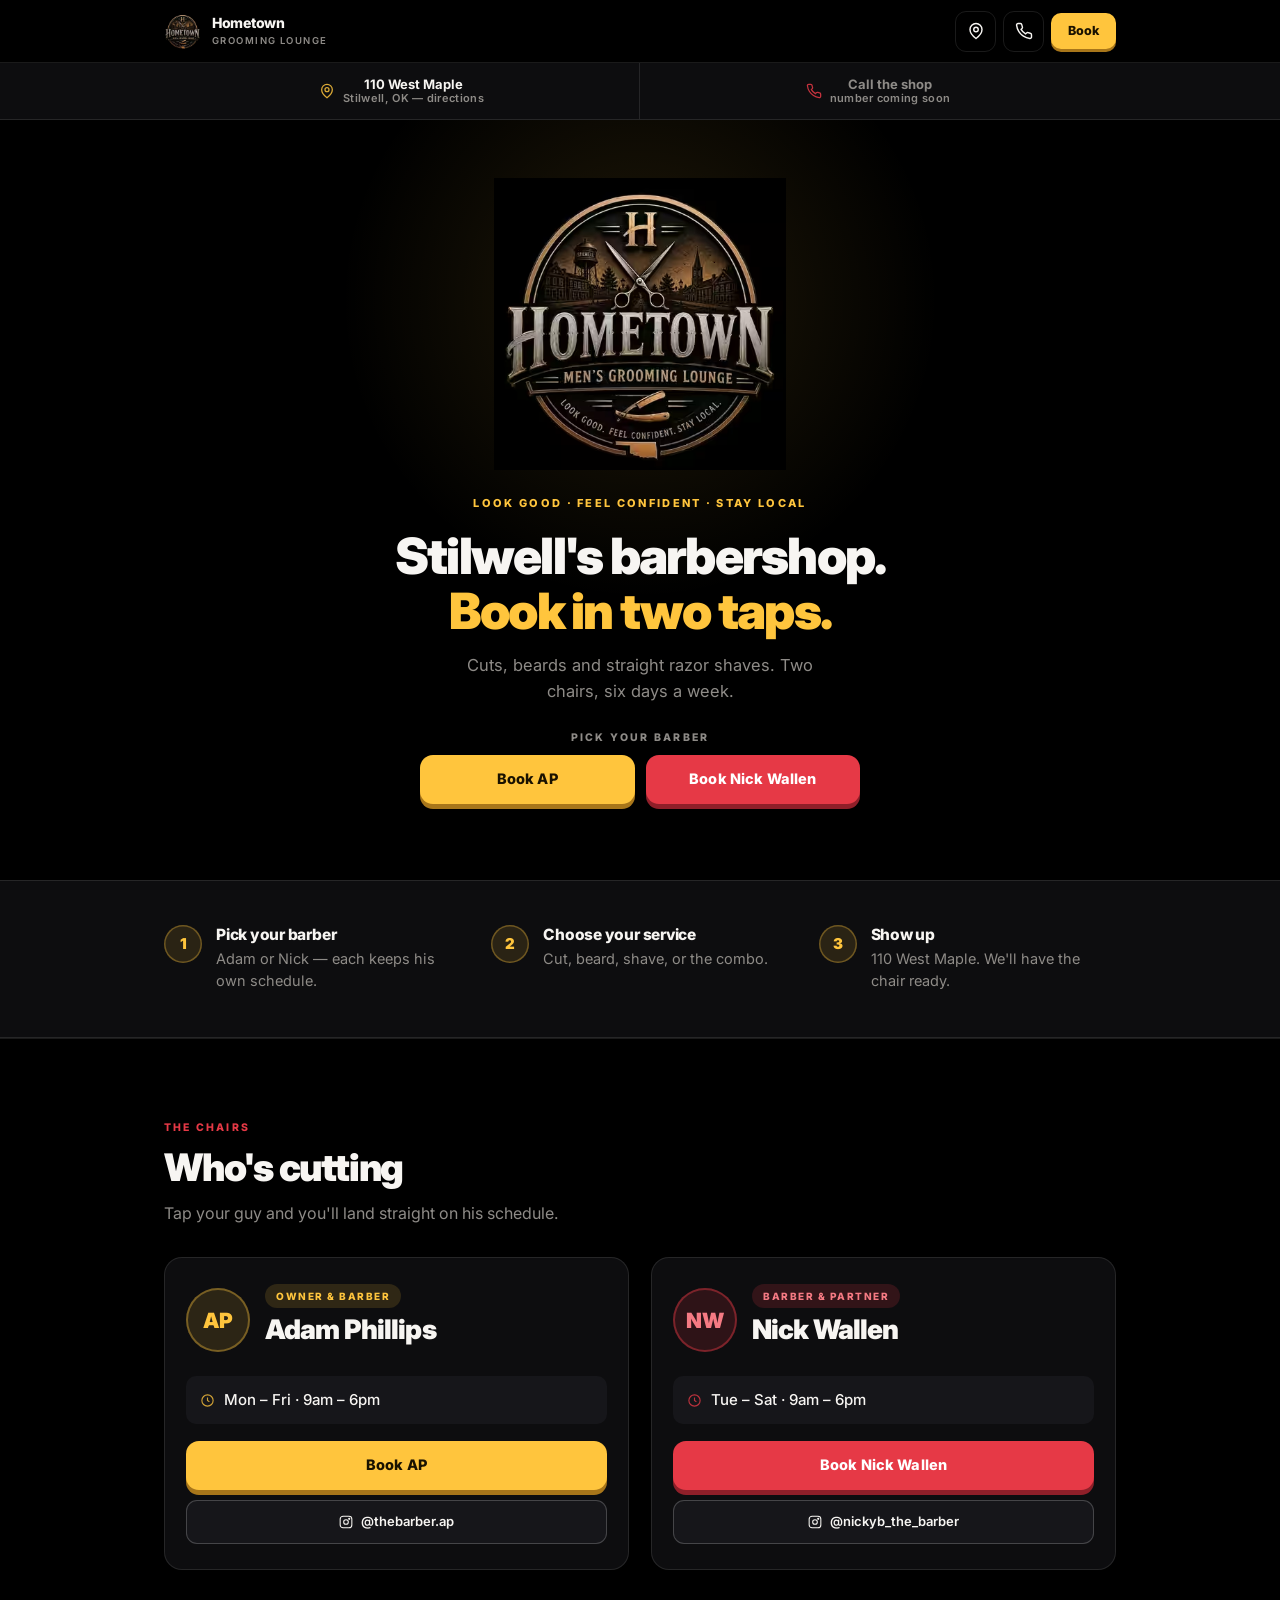
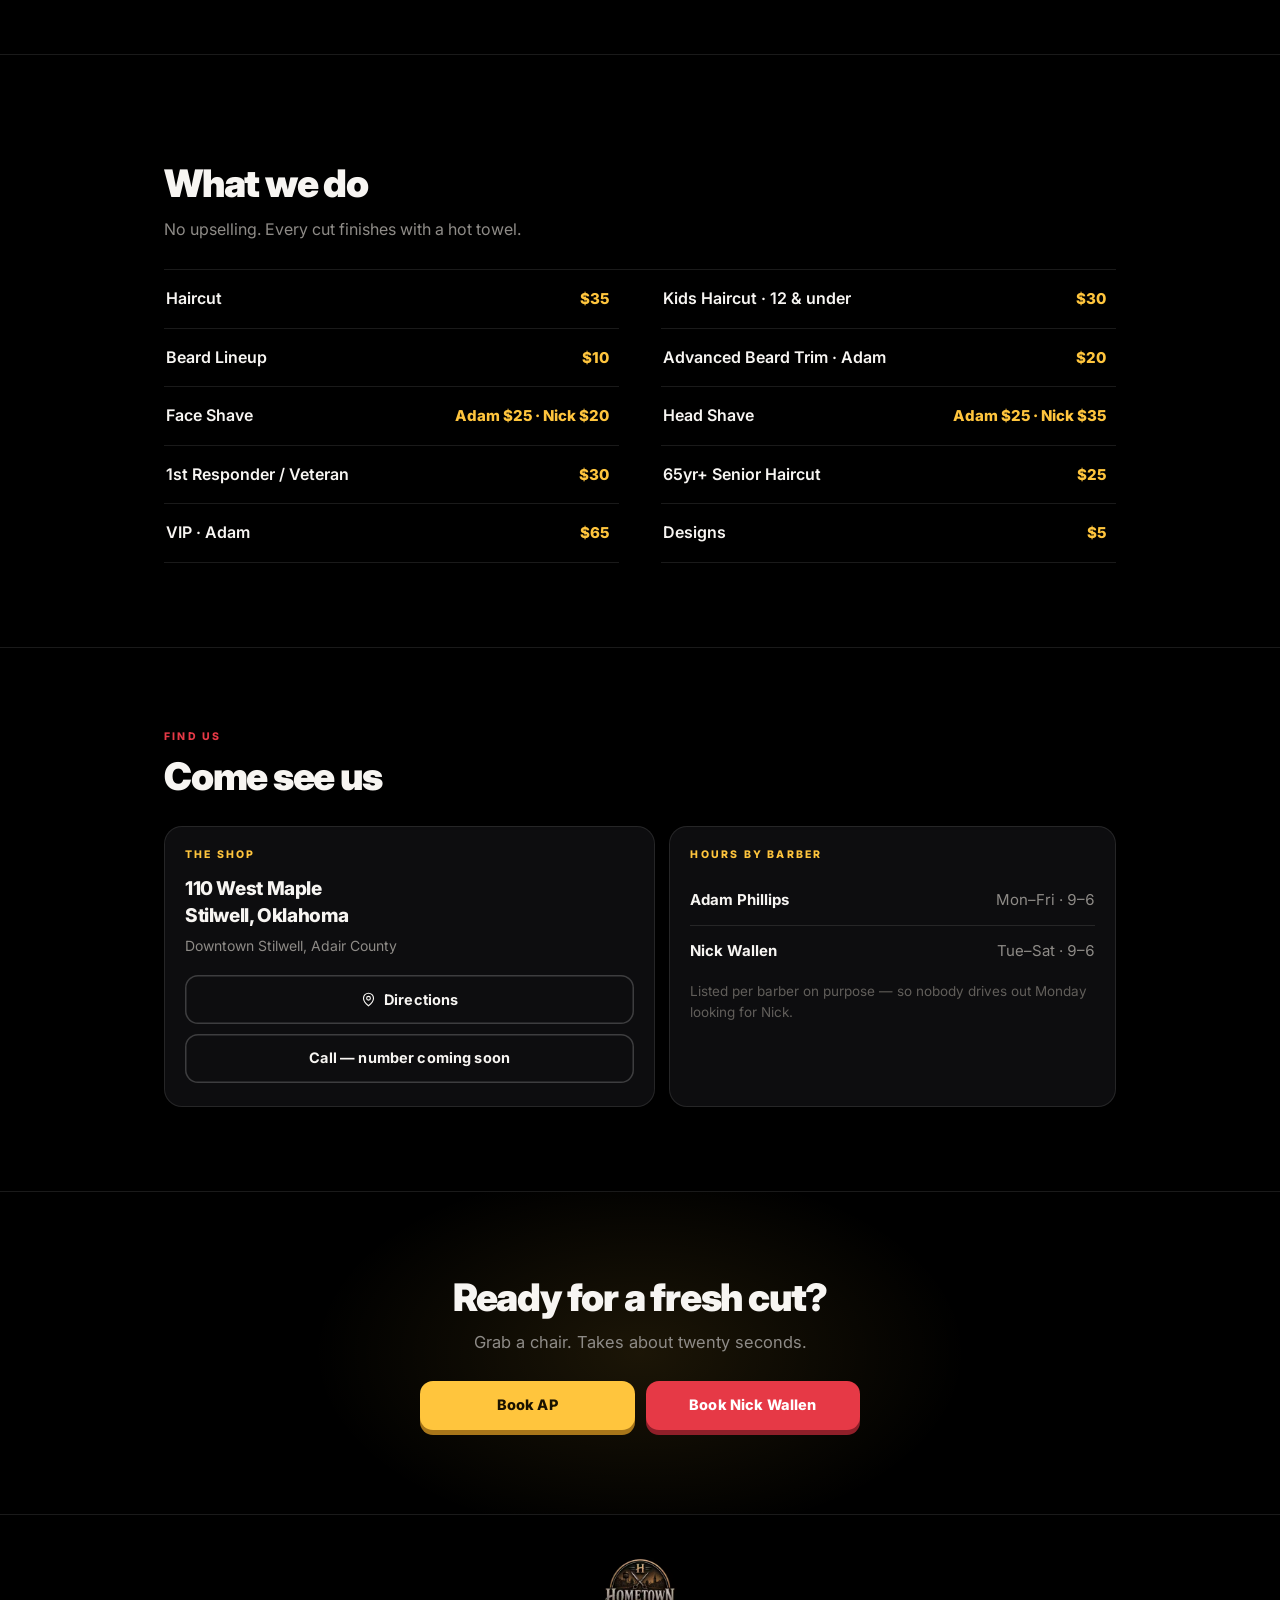
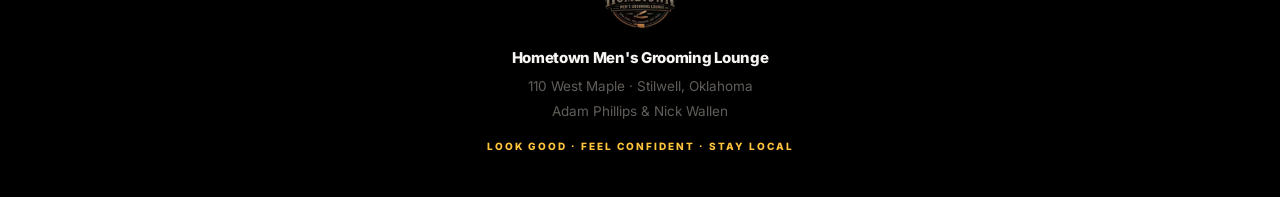
==== commit b058139b: "Rename booking buttons to Book AP and Book Nick Wallen" ====
--- a/index.html
+++ b/index.html
@@ -310,9 +310,9 @@
     <div class="pick rv">Pick your barber</div>
     <div class="hero-b rv">
       <!-- ADAM_BOOKING -->
-      <a class="b b-gold pulse" href="https://getsquire.com/booking/book/thebarber-ap-stilwell/barber/adam-phillips/services" target="_blank" rel="noopener">Book Adam</a>
+      <a class="b b-gold pulse" href="https://getsquire.com/booking/book/thebarber-ap-stilwell/barber/adam-phillips/services" target="_blank" rel="noopener">Book AP</a>
       <!-- NICK_BOOKING -->
-      <a class="b b-red" href="https://getsquire.com/booking/book/thebarber-ap-stilwell/barber/nick-620/services" target="_blank" rel="noopener">Book Nick</a>
+      <a class="b b-red" href="https://getsquire.com/booking/book/thebarber-ap-stilwell/barber/nick-620/services" target="_blank" rel="noopener">Book Nick Wallen</a>
     </div>
   </div>
 </div>
@@ -350,7 +350,7 @@
           </div>
           <div class="cb-b">
             <!-- ADAM_BOOKING -->
-            <a class="b b-gold" href="https://getsquire.com/booking/book/thebarber-ap-stilwell/barber/adam-phillips/services" target="_blank" rel="noopener">Book Adam</a>
+            <a class="b b-gold" href="https://getsquire.com/booking/book/thebarber-ap-stilwell/barber/adam-phillips/services" target="_blank" rel="noopener">Book AP</a>
             <!-- ADAM_IG — live -->
             <a class="ig" href="https://www.instagram.com/thebarber.ap/" target="_blank" rel="noopener">
               <svg width="14" height="14" viewBox="0 0 24 24" fill="none" stroke="currentColor" stroke-width="1.8"><rect x="2" y="2" width="20" height="20" rx="5"/><circle cx="12" cy="12" r="4"/><circle cx="17.5" cy="6.5" r="1"/></svg>
@@ -375,7 +375,7 @@
           </div>
           <div class="cb-b">
             <!-- NICK_BOOKING — slug is "nick-620"; changes if he sets his full name in Squire -->
-            <a class="b b-red" href="https://getsquire.com/booking/book/thebarber-ap-stilwell/barber/nick-620/services" target="_blank" rel="noopener">Book Nick</a>
+            <a class="b b-red" href="https://getsquire.com/booking/book/thebarber-ap-stilwell/barber/nick-620/services" target="_blank" rel="noopener">Book Nick Wallen</a>
             <!-- NICK_IG — live -->
             <a class="ig" href="https://www.instagram.com/nickyb_the_barber/" target="_blank" rel="noopener">
               <svg width="14" height="14" viewBox="0 0 24 24" fill="none" stroke="currentColor" stroke-width="1.8"><rect x="2" y="2" width="20" height="20" rx="5"/><circle cx="12" cy="12" r="4"/><circle cx="17.5" cy="6.5" r="1"/></svg>
@@ -448,9 +448,9 @@
     <p class="rv">Grab a chair. Takes about twenty seconds.</p>
     <div class="close-b rv">
       <!-- ADAM_BOOKING -->
-      <a class="b b-gold" href="https://getsquire.com/booking/book/thebarber-ap-stilwell/barber/adam-phillips/services" target="_blank" rel="noopener">Book Adam</a>
+      <a class="b b-gold" href="https://getsquire.com/booking/book/thebarber-ap-stilwell/barber/adam-phillips/services" target="_blank" rel="noopener">Book AP</a>
       <!-- NICK_BOOKING -->
-      <a class="b b-red" href="https://getsquire.com/booking/book/thebarber-ap-stilwell/barber/nick-620/services" target="_blank" rel="noopener">Book Nick</a>
+      <a class="b b-red" href="https://getsquire.com/booking/book/thebarber-ap-stilwell/barber/nick-620/services" target="_blank" rel="noopener">Book Nick Wallen</a>
     </div>
   </div>
 </section>
@@ -465,8 +465,8 @@
 </footer>
 
 <div class="dock" id="dock">
-  <a class="b b-gold" href="https://getsquire.com/booking/book/thebarber-ap-stilwell/barber/adam-phillips/services" target="_blank" rel="noopener">Book Adam</a>
-  <a class="b b-red" href="https://getsquire.com/booking/book/thebarber-ap-stilwell/barber/nick-620/services" target="_blank" rel="noopener">Book Nick</a>
+  <a class="b b-gold" href="https://getsquire.com/booking/book/thebarber-ap-stilwell/barber/adam-phillips/services" target="_blank" rel="noopener">Book AP</a>
+  <a class="b b-red" href="https://getsquire.com/booking/book/thebarber-ap-stilwell/barber/nick-620/services" target="_blank" rel="noopener">Book Nick Wallen</a>
 </div>
 
 <script>
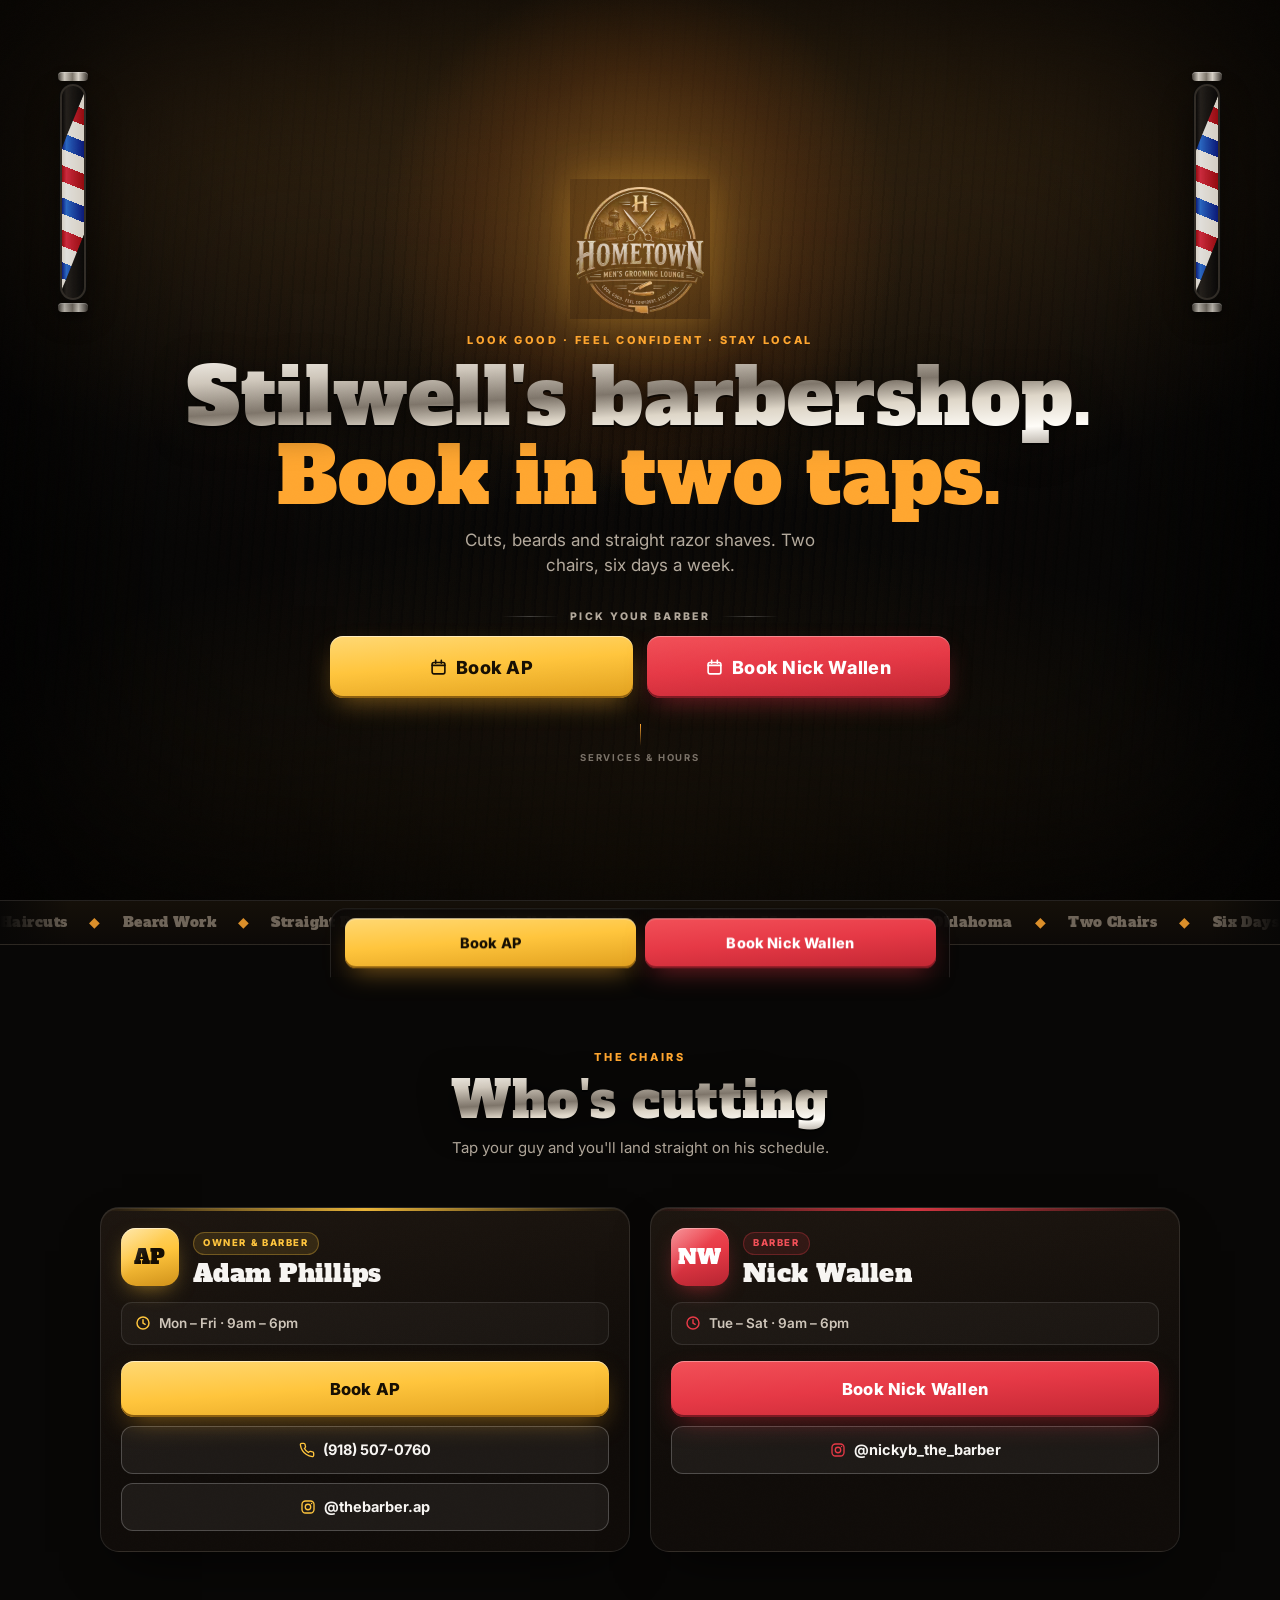
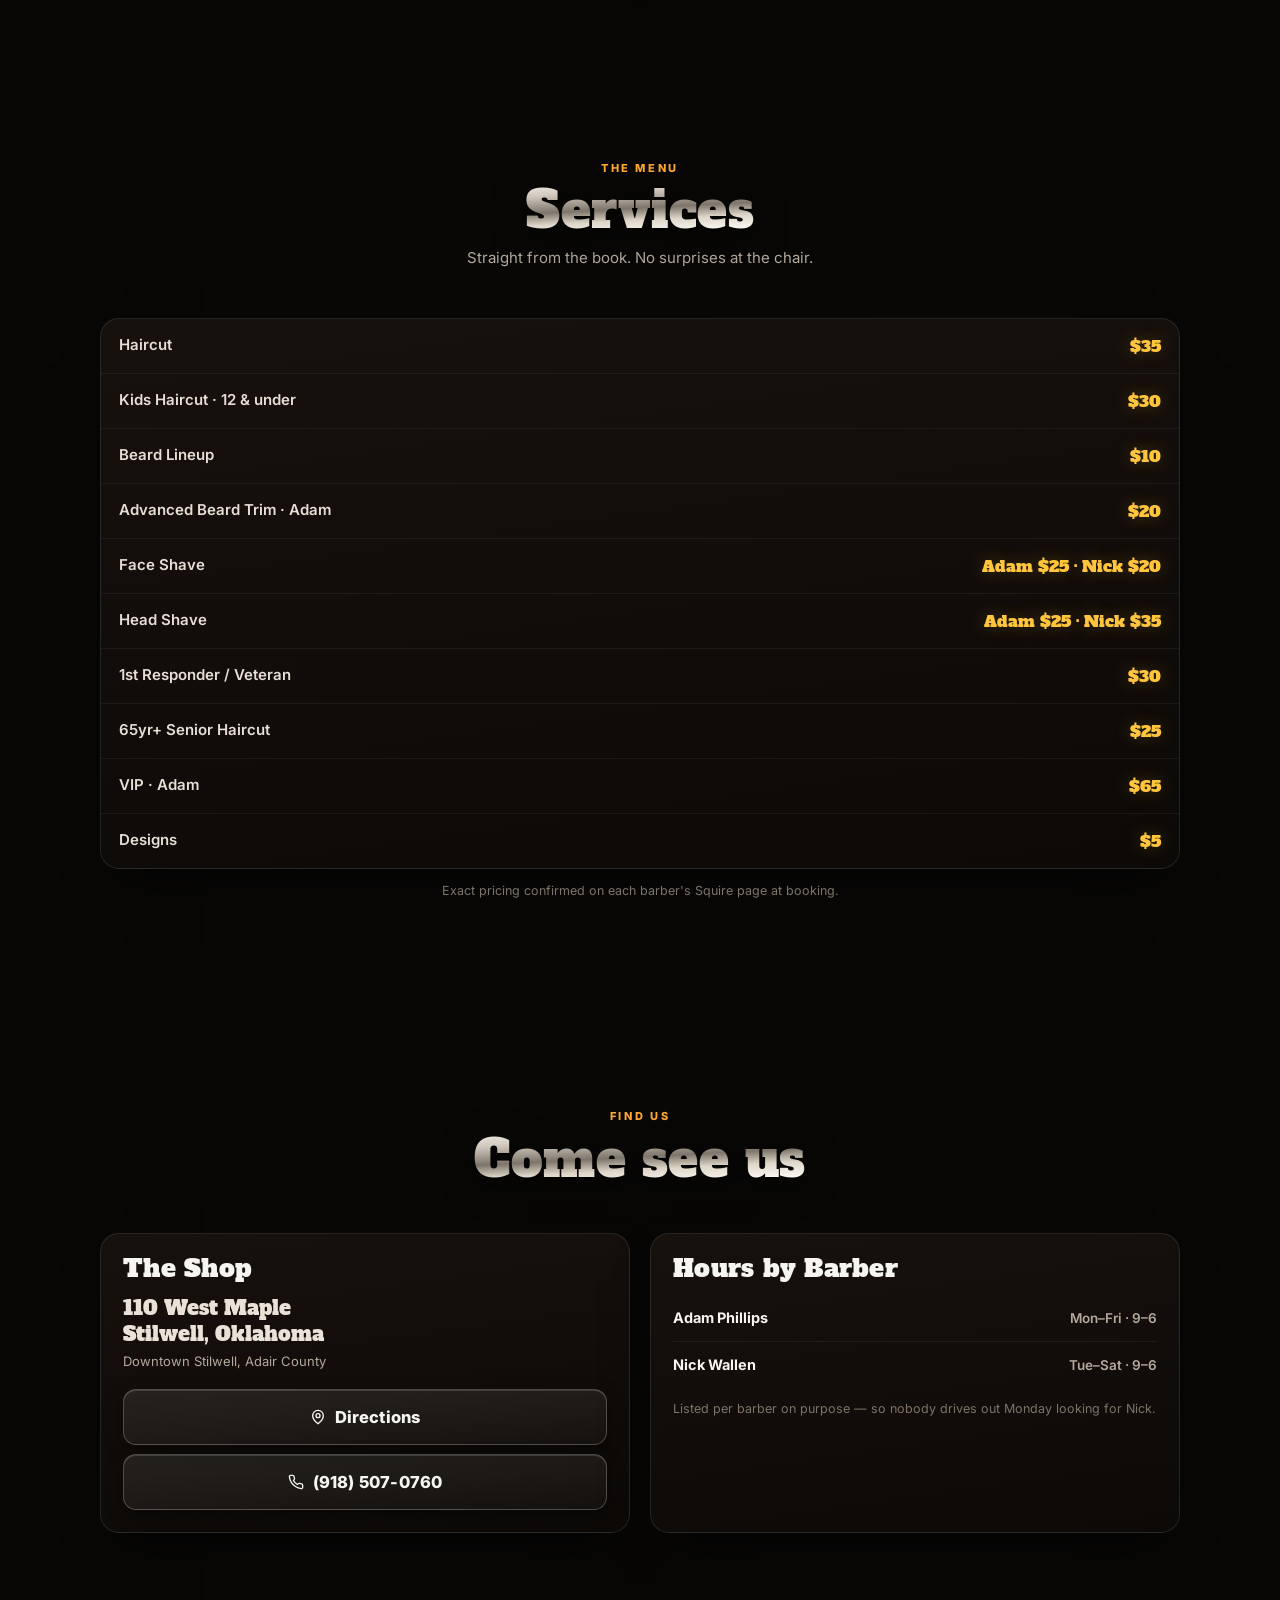
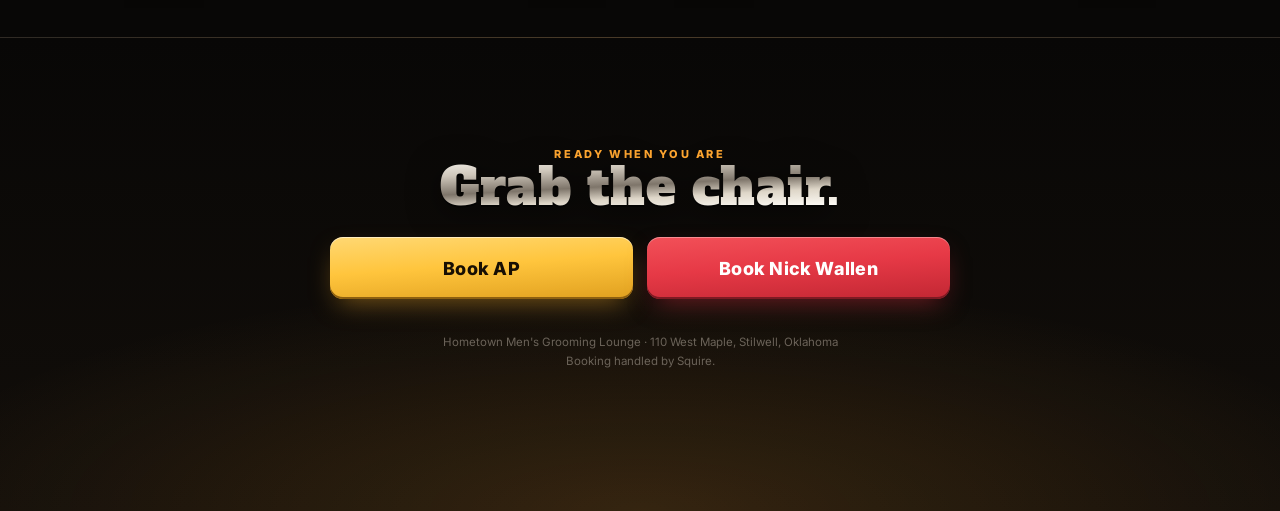
==== commit 90406a3c: "Promote remodel to index.html; add phone (918) 507-0760 index.html is now the animated remodel. Prev" ====
--- a/index.html
+++ b/index.html
@@ -2,399 +2,548 @@
 <html lang="en">
 <head>
 <meta charset="utf-8">
-<meta name="viewport" content="width=device-width,initial-scale=1">
+<meta name="viewport" content="width=device-width,initial-scale=1,viewport-fit=cover">
 <title>Hometown Men's Grooming Lounge — Stilwell, OK</title>
 <meta name="description" content="Barbershop in Stilwell, Oklahoma. Cuts, beards and straight razor shaves with Adam Phillips and Nick Wallen. Book online in two taps.">
-<meta name="theme-color" content="#000000">
+<meta name="theme-color" content="#080706">
 <link rel="icon" href="logo.avif">
+<link rel="canonical" href="https://adamphillips24.github.io/hometown-mens-grooming-lounge/">
+
+<meta property="og:type" content="website">
+<meta property="og:site_name" content="Hometown Men's Grooming Lounge">
+<meta property="og:title" content="Hometown Men's Grooming Lounge — Stilwell, OK">
+<meta property="og:description" content="Cuts, beards and straight razor shaves. Two chairs, six days a week. Book online in two taps.">
+<meta property="og:url" content="https://adamphillips24.github.io/hometown-mens-grooming-lounge/">
+<meta property="og:image" content="https://adamphillips24.github.io/hometown-mens-grooming-lounge/og-cover.png">
+<meta property="og:image:width" content="1200">
+<meta property="og:image:height" content="630">
+<meta property="og:image:alt" content="Hometown Men's Grooming Lounge emblem">
+<meta name="twitter:card" content="summary_large_image">
+<meta name="twitter:title" content="Hometown Men's Grooming Lounge — Stilwell, OK">
+<meta name="twitter:description" content="Cuts, beards and straight razor shaves. Two chairs, six days a week. Book online in two taps.">
+<meta name="twitter:image" content="https://adamphillips24.github.io/hometown-mens-grooming-lounge/og-cover.png">
 
 <!--
 =====================================================================
- EDIT HERE — everything you'll ever need to change is in this list.
+ LIVE SITE. Promoted from preview.html.
+ Previous version is in git history; revert restores it.
 =====================================================================
- PHONE ....... NOT SET. Search: PHONE_HERE  — appears in 3 places:
-               header icon, top strip, Visit section. Change all three.
+ PHONE ....... LIVE: (918) 507-0760, AP's line, in his name.
+               Search: PHONE_HERE — 2 places: AP's barber card and the
+               Visit section. Both are real tel: links. Also in the
+               JSON-LD "telephone" field. Nick has no line of his own.
  ADAM BOOK ... live (Squire).  Search:  ADAM_BOOKING
  NICK BOOK ... live (Squire).  Search:  NICK_BOOKING
  ADAM IG ..... live @thebarber.ap.  Search:  ADAM_IG
  NICK IG ..... live @nickyb_the_barber.  Search:  NICK_IG
- PRICES ...... not set yet. Search:  PRICE
+ PRICES ...... set and confirmed from Squire.
+ ZIP ......... intentionally absent. Not confirmed. Do not add.
  NO PHOTOS by request — barbers show as initial badges.
 =====================================================================
 -->
 
 <link rel="preconnect" href="https://fonts.googleapis.com">
 <link rel="preconnect" href="https://fonts.gstatic.com" crossorigin>
-<link href="https://fonts.googleapis.com/css2?family=Inter:wght@400;500;600;700;800;900&display=swap" rel="stylesheet">
+<link href="https://fonts.googleapis.com/css2?family=Alfa+Slab+One&family=Inter:wght@400;500;600;700;800;900&display=swap" rel="stylesheet">
 
 <style>
 :root{
-  --bg:#000;
-  --s1:#0d0d0f;
-  --s2:#16161a;
+  --ink:#080706;
+  --ink2:#100d0b;
+  --wood:#1a1310;
+  --leather:#241a14;
   --line:rgba(255,255,255,.10);
-  --line2:rgba(255,255,255,.20);
-
-  /* primary — bright gold, not bronze */
+  --line2:rgba(255,255,255,.22);
+
+  --amber:#ffa630;
   --gold:#ffc53d;
   --gold-hi:#ffd873;
-  --gold-d:#a8761a;
-
-  /* secondary */
+  --gold-d:#8c5f10;
+
   --red:#e63946;
   --red-hi:#f25058;
-  --red-d:#8f1f29;
+  --red-d:#7d1a23;
+
+  --pr:#c8202f;
+  --pb:#1f4fb5;
+  --cream:#f3efe8;
 
   --fg:#f7f5f2;
-  --dim:#8e8b87;
-  --f:'Inter',system-ui,-apple-system,sans-serif;
-  --spring:cubic-bezier(.34,1.56,.64,1);
-}
-*{margin:0;padding:0;box-sizing:border-box}
+  --dim:#b3a99c;
+
+  --disp:'Alfa Slab One',Rockwell,'Roboto Slab',Georgia,serif;
+  --f:Inter,-apple-system,BlinkMacSystemFont,'Segoe UI',Roboto,'Helvetica Neue',Arial,sans-serif;
+
+  --grain:url("data:image/svg+xml,%3Csvg xmlns='http://www.w3.org/2000/svg' width='140' height='140'%3E%3Cfilter id='n'%3E%3CfeTurbulence type='fractalNoise' baseFrequency='.8' numOctaves='3' stitchTiles='stitch'/%3E%3C/filter%3E%3Crect width='140' height='140' filter='url(%23n)' opacity='.42'/%3E%3C/svg%3E");
+}
+
+*{box-sizing:border-box;-webkit-tap-highlight-color:transparent}
 html{scroll-behavior:smooth;-webkit-text-size-adjust:100%}
-body{background:var(--bg);color:var(--fg);font-family:var(--f);line-height:1.6;-webkit-font-smoothing:antialiased;overflow-x:hidden}
-.w{width:100%;max-width:1020px;margin:0 auto;padding:0 20px}
-
-/* ---------- chunky press buttons ---------- */
+body{
+  margin:0;background:var(--ink);color:var(--fg);
+  font-family:var(--f);font-size:16px;line-height:1.5;
+  overflow-x:hidden;
+}
+body::before{
+  content:'';position:fixed;inset:0;z-index:9;pointer-events:none;
+  background-image:var(--grain);opacity:.05;mix-blend-mode:overlay;
+}
+img{max-width:100%;display:block}
+a{color:inherit}
+.w{width:min(1080px,100% - 32px);margin-inline:auto}
+section{position:relative}
+
+/* ============ TYPE ============ */
+h1,h2,h3{margin:0;font-family:var(--disp);font-weight:400;letter-spacing:.01em;line-height:1.02}
+h1{font-size:clamp(34px,10.5vw,78px)}
+h2{font-size:clamp(28px,7vw,50px)}
+h3{font-size:clamp(19px,4.6vw,25px)}
+.kick{
+  font-family:var(--f);font-weight:800;font-size:11px;letter-spacing:.24em;
+  text-transform:uppercase;color:var(--amber);
+}
+.chrome{
+  background:linear-gradient(177deg,#fffdf8 2%,#cfc7bb 26%,#7e756a 47%,#ded6c8 62%,#fffdf8 82%,#9a9186 100%);
+  -webkit-background-clip:text;background-clip:text;color:transparent;
+  -webkit-text-fill-color:transparent;
+  filter:drop-shadow(0 2px 0 rgba(0,0,0,.6)) drop-shadow(0 6px 16px rgba(0,0,0,.55));
+}
+em{font-style:normal;color:var(--amber)}
+
+/* ============ REVEAL ============ */
+.rv{opacity:0;transform:translateY(26px);transition:opacity .62s cubic-bezier(.22,.7,.3,1),transform .62s cubic-bezier(.22,.7,.3,1)}
+.rv.in{opacity:1;transform:none}
+
+/* ============ BUTTONS ============ */
 .b{
-  position:relative;display:flex;align-items:center;justify-content:center;gap:8px;
-  width:100%;padding:17px 20px;border-radius:13px;
-  font:800 14.5px/1 var(--f);letter-spacing:.01em;
-  text-decoration:none;border:0;cursor:pointer;
-  -webkit-tap-highlight-color:transparent;
-  transition:transform .13s var(--spring),box-shadow .13s ease,background .18s ease;
-}
-.b-gold{background:var(--gold);color:#1a1200;box-shadow:0 5px 0 var(--gold-d)}
-.b-gold:hover{background:var(--gold-hi)}
-.b-red{background:var(--red);color:#fff;box-shadow:0 5px 0 var(--red-d)}
-.b-red:hover{background:var(--red-hi)}
-.b-gold:active,.b-red:active{transform:translateY(5px);box-shadow:none}
+  position:relative;display:flex;align-items:center;justify-content:center;gap:9px;
+  min-height:56px;padding:0 20px;border-radius:13px;
+  font-family:var(--f);font-weight:800;font-size:16.5px;letter-spacing:.012em;
+  text-decoration:none;color:#170f03;overflow:hidden;isolation:isolate;
+  transition:transform .13s cubic-bezier(.3,1.4,.5,1),box-shadow .2s ease,filter .2s ease;
+  will-change:transform;
+}
+.b svg{flex:none}
+.b::after{
+  content:'';position:absolute;top:-60%;bottom:-60%;width:46px;left:-80px;z-index:2;
+  background:linear-gradient(100deg,transparent,rgba(255,255,255,.62),transparent);
+  transform:skewX(-18deg);pointer-events:none;
+  animation:sweep 4.6s cubic-bezier(.5,0,.5,1) infinite;
+}
+.b-gold{
+  background:linear-gradient(176deg,var(--gold-hi),var(--gold) 46%,#e0a01f);
+  box-shadow:0 1px 0 rgba(255,255,255,.55) inset,0 -2px 0 var(--gold-d) inset,0 10px 26px -8px rgba(255,180,50,.5),0 3px 10px rgba(0,0,0,.5);
+}
+.b-red{
+  background:linear-gradient(176deg,var(--red-hi),var(--red) 46%,#c22733);color:#fff;
+  box-shadow:0 1px 0 rgba(255,255,255,.35) inset,0 -2px 0 var(--red-d) inset,0 10px 26px -8px rgba(230,57,70,.5),0 3px 10px rgba(0,0,0,.5);
+}
+.b-red::after{animation-delay:.6s}
+.b:active{transform:scale(.967);filter:brightness(1.07)}
+@media (hover:hover){.b:hover{transform:translateY(-2px)}}
 .b-out{
-  background:transparent;color:var(--fg);
-  box-shadow:inset 0 0 0 1.5px var(--line2);font-weight:700;
-}
-.b-out:hover{box-shadow:inset 0 0 0 1.5px var(--gold);color:var(--gold)}
-.b-out:active{transform:scale(.98)}
-.b svg{flex:none}
-
-/* soft attention pulse on the main CTA only */
-@keyframes glow{0%,100%{box-shadow:0 5px 0 var(--gold-d),0 0 0 0 rgba(255,197,61,0)}50%{box-shadow:0 5px 0 var(--gold-d),0 0 0 11px rgba(255,197,61,.07)}}
-.pulse{animation:glow 3.4s ease-in-out infinite}
-
-/* ---------- header ---------- */
-header{position:sticky;top:0;z-index:70;background:rgba(0,0,0,.9);backdrop-filter:blur(14px);border-bottom:1px solid var(--line)}
-.bar{display:flex;align-items:center;justify-content:space-between;height:62px;gap:14px}
-.bar .lgo{width:37px;flex:none;border-radius:50%}
-.bar-l{display:flex;align-items:center;gap:11px;min-width:0}
-.bar-t{font:800 14px/1.15 var(--f);letter-spacing:-.02em}
-.bar-t i{display:block;font:600 9.5px/1.4 var(--f);font-style:normal;letter-spacing:.15em;text-transform:uppercase;color:var(--dim);margin-top:3px}
-.bar-r{display:flex;align-items:center;gap:7px;flex:none}
-.ico{
-  width:41px;height:41px;flex:none;border-radius:11px;display:grid;place-items:center;
-  color:var(--fg);text-decoration:none;border:1px solid var(--line);
-  transition:transform .13s var(--spring),border-color .2s,color .2s,background .2s;
-}
-.ico:hover{color:var(--gold);border-color:var(--gold);background:rgba(255,197,61,.08)}
-.ico:active{transform:scale(.92)}
-
-/* utility strip — address + phone, right under the header */
-.util{border-bottom:1px solid var(--line);background:var(--s1)}
-.util-in{display:grid;grid-template-columns:1fr 1fr}
-.util a{
-  display:flex;align-items:center;justify-content:center;gap:8px;
-  padding:13px 10px;text-decoration:none;color:var(--fg);
-  font:600 13px/1.25 var(--f);text-align:center;transition:background .2s,color .2s;
-}
-.util a:first-child{border-right:1px solid var(--line)}
-.util a:hover{background:var(--s2);color:var(--gold)}
-.util svg{flex:none;opacity:.85}
-.util b{font-weight:700;display:block}
-.util i{font-style:normal;font-size:11px;color:var(--dim);display:block;letter-spacing:.03em}
-.util .soon{color:var(--dim)}
-
-.bar-b{font:800 12.5px/1 var(--f);color:#1a1200;background:var(--gold);padding:12px 17px;border-radius:10px;text-decoration:none;white-space:nowrap;box-shadow:0 3px 0 var(--gold-d);transition:transform .13s var(--spring)}
-.bar-b:active{transform:translateY(3px);box-shadow:none}
-
-/* ---------- hero ---------- */
-.hero{position:relative;text-align:center;padding:40px 0 54px;overflow:hidden}
+  background:linear-gradient(176deg,rgba(255,255,255,.09),rgba(255,255,255,.03));
+  color:var(--fg);border:1px solid var(--line2);
+  box-shadow:0 1px 0 rgba(255,255,255,.14) inset,0 6px 18px rgba(0,0,0,.4);
+}
+.b-out::after{display:none}
+@keyframes sweep{
+  0%,58%{left:-80px}
+  78%,100%{left:118%}
+}
+
+/* ============ BARBER POLE ============ */
+.pole{
+  position:relative;border-radius:999px;overflow:hidden;
+  background:#1b1815;
+  box-shadow:0 0 0 2px #35302a,0 0 0 3px #0a0908,0 14px 34px rgba(0,0,0,.72);
+}
+.pole i{
+  position:absolute;left:-70%;right:-70%;top:-45%;bottom:-45%;display:block;
+  transform:rotate(22deg);
+  background:repeating-linear-gradient(180deg,
+    var(--pr) 0 15px,var(--cream) 15px 30px,var(--pb) 30px 45px,var(--cream) 45px 60px);
+  animation:roll 2.9s linear infinite;
+}
+@keyframes roll{to{background-position:0 -60px}}
+.pole b{
+  position:absolute;inset:0;border-radius:inherit;display:block;
+  background:linear-gradient(90deg,rgba(0,0,0,.62),rgba(255,255,255,.42) 20%,rgba(255,255,255,.05) 44%,rgba(0,0,0,.34) 74%,rgba(0,0,0,.66));
+  mix-blend-mode:overlay;
+}
+.cap{
+  background:linear-gradient(90deg,#4a453e,#e6e0d5 22%,#8d867b 48%,#f2ece1 68%,#3f3a34);
+  border-radius:4px;box-shadow:0 3px 10px rgba(0,0,0,.6),0 1px 0 rgba(255,255,255,.35) inset;
+}
+
+/* ============ HERO ============ */
+.hero{
+  position:relative;min-height:100svh;display:flex;flex-direction:column;
+  justify-content:center;align-items:center;text-align:center;
+  padding:66px 16px 22px;overflow:hidden;
+  background:
+    radial-gradient(120% 78% at 50% 8%,rgba(255,166,48,.20),transparent 62%),
+    radial-gradient(90% 60% at 50% 100%,rgba(255,166,48,.09),transparent 70%),
+    linear-gradient(178deg,#130f0c,var(--ink) 58%);
+}
 .hero::before{
-  content:"";position:absolute;left:50%;top:-140px;width:640px;height:640px;
-  transform:translateX(-50%);pointer-events:none;
-  background:radial-gradient(circle,rgba(255,197,61,.13),transparent 66%);
-}
-.hero .w{position:relative}
-.lgo{background:url(logo.avif) center/contain no-repeat;aspect-ratio:1}
-.logo{width:min(292px,72vw);margin:0 auto 24px;animation:float 6.5s ease-in-out infinite}
-@keyframes float{0%,100%{transform:translateY(0)}50%{transform:translateY(-9px)}}
-.tagline{font:800 11px/1.8 var(--f);letter-spacing:.21em;text-transform:uppercase;color:var(--gold);margin-bottom:15px}
-.hero h1{font:900 clamp(31px,7.6vw,50px)/1.1 var(--f);letter-spacing:-.035em;margin-bottom:13px}
-.hero h1 em{font-style:normal;color:var(--gold)}
-.hero p{color:var(--dim);font-size:16.5px;max-width:37ch;margin:0 auto 28px}
-.pick{font:800 10.5px/1 var(--f);letter-spacing:.21em;text-transform:uppercase;color:var(--dim);margin-bottom:12px}
-.hero-b{display:grid;gap:11px;max-width:340px;margin:0 auto}
-
-/* ---------- funnel steps ---------- */
-.steps{border-top:1px solid var(--line);border-bottom:1px solid var(--line);background:var(--s1);padding:34px 0}
-.steps-in{display:grid;gap:20px}
-.step{display:flex;align-items:flex-start;gap:14px}
-.num{
-  flex:none;width:38px;height:38px;border-radius:50%;
-  display:grid;place-items:center;font:900 15px/1 var(--f);
-  background:rgba(255,197,61,.12);color:var(--gold);
-  box-shadow:inset 0 0 0 1.5px rgba(255,197,61,.32);
-}
-.step h4{font:800 15.5px/1.3 var(--f);letter-spacing:-.015em;margin-bottom:3px}
-.step p{font-size:14.5px;color:var(--dim);line-height:1.55}
-
-/* ---------- sections ---------- */
-section{padding:56px 0;border-top:1px solid var(--line)}
-.kicker{font:800 10.5px/1 var(--f);letter-spacing:.21em;text-transform:uppercase;color:var(--red);margin-bottom:13px}
-h2{font:900 clamp(27px,5.8vw,38px)/1.13 var(--f);letter-spacing:-.032em;margin-bottom:12px}
-.sub{color:var(--dim);font-size:16px;max-width:52ch}
-
-/* ---------- barbers ---------- */
-.crew{display:grid;gap:16px;margin-top:30px}
+  content:'';position:absolute;inset:0;pointer-events:none;opacity:.5;
+  background:repeating-linear-gradient(94deg,rgba(0,0,0,0) 0 3px,rgba(0,0,0,.4) 3px 5px,rgba(120,80,40,.06) 5px 11px);
+  mask-image:radial-gradient(70% 70% at 50% 50%,#000,transparent 78%);
+  -webkit-mask-image:radial-gradient(70% 70% at 50% 50%,#000,transparent 78%);
+}
+.hero::after{
+  content:'';position:absolute;inset:0;pointer-events:none;
+  box-shadow:0 0 190px 66px rgba(0,0,0,.82) inset;
+}
+.hero>*{position:relative;z-index:3}
+
+.glow{
+  position:absolute;z-index:1;left:50%;top:26%;width:min(560px,118vw);aspect-ratio:1;
+  transform:translate(-50%,-50%);pointer-events:none;
+  background:radial-gradient(circle,rgba(255,166,48,.34),rgba(255,120,30,.10) 42%,transparent 66%);
+  animation:breathe 7s ease-in-out infinite;
+}
+@keyframes breathe{50%{opacity:.62;transform:translate(-50%,-50%) scale(1.13)}}
+
+.poles{position:absolute;inset:0;z-index:2;pointer-events:none}
+.pw{position:absolute;top:8%;display:flex;flex-direction:column;align-items:center;gap:5px;opacity:.9}
+.pw.l{left:max(10px,4.5vw)}
+.pw.r{right:max(10px,4.5vw)}
+.pw .cap{width:30px;height:9px}
+.pw .pole{width:22px;height:min(212px,26vh)}
+.pw .pole i{animation-duration:3.4s}
+.pw.r .pole i{animation-duration:2.6s}
+@media (max-width:430px){
+  .pw .pole{width:15px;height:min(150px,19vh)}
+  .pw .cap{width:21px;height:7px}
+  .pw{opacity:.72}
+}
+
+.mark{
+  width:clamp(84px,21vw,140px);aspect-ratio:1;margin:0 auto;
+  background:url(logo.avif) center/contain no-repeat;
+  /* logo art sits on a black square; screen drops the box, keeps the chrome.
+     No mask here — the wordmark runs to the edges and any circle clips it. */
+  mix-blend-mode:screen;
+  filter:drop-shadow(0 0 22px rgba(255,166,48,.3)) contrast(1.06) saturate(1.05);
+  animation:rise .9s cubic-bezier(.2,.8,.3,1) both;
+}
+@keyframes rise{from{opacity:0;transform:translateY(16px) scale(.92)}}
+
+.h-kick{margin:13px 0 0;animation:fade .8s .1s both}
+@media (max-width:430px){.h-kick{font-size:9.5px;letter-spacing:.14em}}
+.hero h1{margin:9px 0 0;animation:fade .8s .2s both}
+.h-sub{
+  margin:11px auto 0;max-width:34ch;color:var(--dim);
+  font-size:clamp(13.5px,3.6vw,17px);animation:fade .8s .3s both;
+}
+@keyframes fade{from{opacity:0;transform:translateY(12px)}}
+
+.pick{
+  display:flex;align-items:center;justify-content:center;gap:11px;
+  margin:clamp(16px,4.4vh,30px) 0 11px;
+  font-weight:800;font-size:10.5px;letter-spacing:.22em;text-transform:uppercase;color:var(--dim);
+}
+.pick::before,.pick::after{content:'';height:1px;width:clamp(22px,8vw,58px);background:linear-gradient(90deg,transparent,var(--line2),transparent)}
+
+/* the two hero buttons: no entrance animation, instantly tappable */
+.hb{display:grid;grid-template-columns:1fr 1fr;gap:9px;width:min(430px,100%);margin:0 auto}
+@media (min-width:760px){.hb{width:min(620px,100%);gap:14px}.hb .b{min-height:62px;font-size:18px}}
+@media (max-width:430px){
+  /* drop the icon so "Book Nick Wallen" stays on one line */
+  .hb .b svg{display:none}
+  .hb .b{font-size:15px;padding:0 10px}
+}
+@media (max-width:339px){.hb{grid-template-columns:1fr}}
+
+.scroll-cue{
+  margin-top:clamp(14px,3.4vh,26px);display:flex;flex-direction:column;align-items:center;gap:5px;
+  font-size:9.5px;letter-spacing:.2em;text-transform:uppercase;color:#7a7268;font-weight:700;
+}
+.scroll-cue span{display:block;width:1px;height:22px;background:linear-gradient(180deg,var(--amber),transparent);animation:cue 1.9s ease-in-out infinite}
+@keyframes cue{50%{transform:scaleY(.42);opacity:.45}}
+
+/* ============ TICKER ============ */
+.tick{
+  border-block:1px solid var(--line);background:linear-gradient(180deg,#151009,#0c0907);
+  overflow:hidden;padding:11px 0;position:relative;
+}
+.tick::before,.tick::after{
+  content:'';position:absolute;top:0;bottom:0;width:70px;z-index:2;pointer-events:none;
+}
+.tick::before{left:0;background:linear-gradient(90deg,var(--ink),transparent)}
+.tick::after{right:0;background:linear-gradient(270deg,var(--ink),transparent)}
+.tick-in{display:flex;width:max-content;animation:march 26s linear infinite}
+.tick-in u{
+  display:flex;align-items:center;gap:22px;padding-right:22px;text-decoration:none;
+  font-family:var(--disp);font-size:14px;letter-spacing:.03em;color:#6f6559;white-space:nowrap;
+}
+.tick-in u s{text-decoration:none;color:var(--amber);opacity:.85}
+@keyframes march{to{transform:translateX(-50%)}}
+
+/* ============ SECTION FRAME ============ */
+.sec{padding:clamp(56px,11vw,104px) 0;position:relative}
+.sec-h{text-align:center;margin-bottom:clamp(28px,6vw,48px)}
+.sec-h h2{margin:9px 0 0}
+.sec-h p{margin:11px auto 0;max-width:46ch;color:var(--dim);font-size:15px}
+
+/* ============ CREW ============ */
+.crew{display:grid;gap:15px;grid-template-columns:1fr}
+@media (min-width:760px){.crew{grid-template-columns:1fr 1fr;gap:20px}}
 .c{
-  background:var(--s1);border:1px solid var(--line);border-radius:18px;overflow:hidden;
-  transition:transform .3s var(--spring),border-color .3s ease,box-shadow .3s ease;
-}
-.c:hover{transform:translateY(-6px);border-color:rgba(255,197,61,.4);box-shadow:0 16px 40px -18px rgba(255,197,61,.3)}
-.c.nick:hover{border-color:rgba(230,57,70,.45);box-shadow:0 16px 40px -18px rgba(230,57,70,.32)}
-/* initial badge instead of a photo */
-.mono{display:flex;align-items:center;gap:15px;margin-bottom:18px}
-.mono i{
-  width:64px;height:64px;flex:none;border-radius:50%;font-style:normal;
-  display:grid;place-items:center;font:900 21px/1 var(--f);letter-spacing:.01em;
-}
-.m-gold{background:rgba(255,197,61,.13);color:var(--gold);box-shadow:inset 0 0 0 2px rgba(255,197,61,.36)}
-.m-red{background:rgba(230,57,70,.15);color:#f57a83;box-shadow:inset 0 0 0 2px rgba(230,57,70,.42)}
-.mono .tag2{margin-bottom:7px}
-.mono h3{margin-bottom:0}
-.cb{padding:24px 21px 25px}
-.tag2{display:inline-block;font:800 10px/1 var(--f);letter-spacing:.15em;text-transform:uppercase;padding:7px 11px;border-radius:20px;margin-bottom:12px}
-.t-gold{background:rgba(255,197,61,.14);color:var(--gold)}
-.t-red{background:rgba(230,57,70,.17);color:#f57a83}
-.c h3{font:900 27px/1.1 var(--f);letter-spacing:-.032em;margin-bottom:14px}
-.days{display:flex;align-items:center;gap:9px;font-size:15px;font-weight:500;background:var(--s2);border-radius:10px;padding:12px 14px;margin-bottom:17px}
-.days svg{flex:none;opacity:.8}
-.cb-b{display:grid;gap:10px}
-.ig{display:flex;align-items:center;justify-content:center;gap:8px;font:600 13px/1 var(--f);color:var(--fg);text-decoration:none;padding:14px;border:1px solid var(--line2);border-radius:11px;background:var(--s2);transition:.2s}
-.ig:hover{border-color:rgba(255,255,255,.38);background:#1e1e23}
-.ig:active{transform:translateY(2px)}
-
-/* ---------- services ---------- */
-.svc{margin-top:26px;border-top:1px solid var(--line)}
-.svc div{display:flex;align-items:baseline;justify-content:space-between;gap:18px;padding:16px 10px 16px 2px;border-bottom:1px solid var(--line);transition:background .2s,padding-left .2s}
-.svc div:hover{background:var(--s1);padding-left:10px}
-.svc span:first-child{font-size:16px;font-weight:600}
-.svc span:last-child{font:800 15px/1 var(--f);color:var(--gold);white-space:nowrap}
-.hint{margin-top:18px;font-size:13.5px;color:#615e5a}
-
-/* ---------- reviews ---------- */
-.revs{display:grid;gap:13px;margin-top:28px}
-.r{background:var(--s1);border:1px solid var(--line);border-radius:15px;padding:22px 20px;position:relative;transition:transform .3s var(--spring),border-color .3s}
-.r:hover{transform:translateY(-4px);border-color:var(--line2)}
-.st{color:var(--gold);letter-spacing:2px;font-size:13px;margin-bottom:11px}
-.r p{font-size:15.5px;color:#d8d4ce;margin-bottom:13px}
-.r cite{font:800 10.5px/1 var(--f);font-style:normal;letter-spacing:.15em;text-transform:uppercase;color:var(--dim)}
-.flag{position:absolute;top:0;right:0;font:800 8.5px/1 var(--f);letter-spacing:.13em;text-transform:uppercase;background:rgba(230,57,70,.2);color:#f57a83;padding:6px 9px;border-radius:0 15px 0 9px}
-
-/* ---------- visit ---------- */
-.visit{display:grid;gap:14px;margin-top:28px}
-.box{background:var(--s1);border:1px solid var(--line);border-radius:18px;padding:23px 20px}
-.box h3{font:800 10.5px/1 var(--f);letter-spacing:.21em;text-transform:uppercase;color:var(--gold);margin-bottom:14px}
-.addr{font:800 19px/1.45 var(--f);letter-spacing:-.02em;margin-bottom:5px}
-.addr-s{font-size:14px;color:var(--dim);margin-bottom:18px}
-.hr div{display:flex;justify-content:space-between;gap:14px;font-size:15px;padding:13px 0;border-bottom:1px solid var(--line)}
-.hr div:last-child{border-bottom:0;padding-bottom:0}
-.hr b{font-weight:700}
-.hr span{color:var(--dim);white-space:nowrap;font-variant-numeric:tabular-nums}
-
-/* ---------- closing CTA ---------- */
-.close{text-align:center;position:relative;overflow:hidden}
-.close::before{content:"";position:absolute;left:50%;top:50%;width:700px;height:400px;transform:translate(-50%,-50%);background:radial-gradient(ellipse,rgba(255,197,61,.11),transparent 66%);pointer-events:none}
-.close .w{position:relative}
-.close h2{margin-bottom:10px}
-.close p{color:var(--dim);font-size:16.5px;max-width:36ch;margin:0 auto 26px}
-.close-b{display:grid;gap:11px;max-width:340px;margin:0 auto}
-
-/* ---------- footer ---------- */
-footer{border-top:1px solid var(--line);padding:40px 0 46px;text-align:center}
-footer .lgo{width:76px;margin:0 auto 16px;border-radius:50%}
-.f1{font:800 15px/1.4 var(--f);letter-spacing:-.02em;margin-bottom:6px}
-.f2{font-size:13.5px;color:#615e5a;line-height:1.9}
-.f3{margin-top:16px;font:800 10px/1 var(--f);letter-spacing:.2em;text-transform:uppercase;color:var(--gold)}
-
-
-/* ---------- sticky dock ---------- */
+  position:relative;border-radius:19px;padding:20px;overflow:hidden;
+  background:linear-gradient(172deg,#1d1610,#100c09 62%);
+  border:1px solid var(--line);
+  box-shadow:0 22px 52px -22px rgba(0,0,0,.92),0 1px 0 rgba(255,255,255,.07) inset;
+  transition:transform .3s cubic-bezier(.22,.7,.3,1),box-shadow .3s ease,border-color .3s ease;
+}
+.c::before{
+  content:'';position:absolute;inset:0;pointer-events:none;
+  background-image:var(--grain);opacity:.045;mix-blend-mode:overlay;
+}
+.c::after{
+  content:'';position:absolute;left:0;right:0;top:0;height:3px;
+  background:linear-gradient(90deg,transparent,var(--ac),transparent);
+  opacity:.9;
+}
+.c.gold{--ac:var(--gold)}
+.c.nick{--ac:var(--red)}
+@media (hover:hover){
+  .c:hover{transform:translateY(-5px);border-color:var(--line2);box-shadow:0 30px 64px -22px rgba(0,0,0,.95),0 0 0 1px var(--ac) inset}
+}
+.c-top{display:flex;align-items:center;gap:14px;margin-bottom:16px}
+.badge{
+  flex:none;width:58px;height:58px;border-radius:15px;display:grid;place-items:center;
+  font-family:var(--disp);font-size:20px;letter-spacing:.02em;color:#140d03;
+  position:relative;overflow:hidden;
+}
+.badge.gold{background:linear-gradient(168deg,var(--gold-hi),var(--gold) 45%,#d0921a);box-shadow:0 8px 22px -8px rgba(255,197,61,.6),0 1px 0 rgba(255,255,255,.5) inset}
+.badge.red{background:linear-gradient(168deg,var(--red-hi),var(--red) 45%,#b62531);color:#fff;box-shadow:0 8px 22px -8px rgba(230,57,70,.6),0 1px 0 rgba(255,255,255,.35) inset}
+.badge::after{
+  content:'';position:absolute;inset:0;
+  background:linear-gradient(135deg,rgba(255,255,255,.4),transparent 46%);
+}
+.tag{
+  display:inline-block;font-size:9.5px;font-weight:800;letter-spacing:.17em;text-transform:uppercase;
+  padding:3.5px 9px;border-radius:999px;margin-bottom:6px;
+}
+.tag.gold{color:var(--gold);background:rgba(255,197,61,.12);border:1px solid rgba(255,197,61,.3)}
+.tag.red{color:var(--red-hi);background:rgba(230,57,70,.12);border:1px solid rgba(230,57,70,.3)}
+.days{
+  display:flex;align-items:center;gap:8px;margin-bottom:16px;padding:10px 13px;
+  border-radius:11px;background:rgba(255,255,255,.035);border:1px solid var(--line);
+  font-size:13.5px;font-weight:600;color:#cec5b9;
+}
+.days svg{flex:none;color:var(--ac)}
+.c-b{display:grid;gap:9px}
+/* IG is a real button, not a caption. Learned the hard way. */
+.ig{
+  display:flex;align-items:center;justify-content:center;gap:8px;min-height:48px;
+  border-radius:12px;text-decoration:none;font-weight:700;font-size:14.5px;
+  color:var(--fg);background:rgba(255,255,255,.06);border:1px solid var(--line2);
+  transition:transform .13s cubic-bezier(.3,1.4,.5,1),background .2s,border-color .2s;
+}
+.ig svg{flex:none;color:var(--ac)}
+.ig:active{transform:scale(.97)}
+@media (hover:hover){.ig:hover{background:rgba(255,255,255,.1);border-color:var(--ac)}}
+
+/* ============ SERVICES ============ */
+.svc{
+  border-radius:19px;overflow:hidden;border:1px solid var(--line);
+  background:linear-gradient(172deg,#17110d,#0c0907);
+  box-shadow:0 22px 52px -24px rgba(0,0,0,.9);
+}
+.svc div{
+  display:flex;align-items:center;justify-content:space-between;gap:16px;
+  padding:15px 18px;border-bottom:1px solid rgba(255,255,255,.055);
+  transition:background .22s ease,padding-left .22s ease;
+}
+.svc div:last-child{border-bottom:0}
+.svc div span:first-child{font-weight:600;font-size:15px;color:#e6dfd5}
+.svc div span:last-child{
+  font-family:var(--disp);font-size:16px;color:var(--gold);white-space:nowrap;
+  text-shadow:0 0 18px rgba(255,197,61,.28);
+}
+@media (hover:hover){.svc div:hover{background:rgba(255,166,48,.055);padding-left:23px}}
+.svc-n{margin:13px 0 0;text-align:center;font-size:12.5px;color:#7d7469}
+
+/* ============ VISIT ============ */
+.visit{display:grid;gap:15px;grid-template-columns:1fr}
+@media (min-width:760px){.visit{grid-template-columns:1fr 1fr;gap:20px}}
+.box{
+  border-radius:19px;padding:22px;border:1px solid var(--line);
+  background:linear-gradient(172deg,#17110d,#0c0907);
+  box-shadow:0 22px 52px -24px rgba(0,0,0,.9);
+}
+.box h3{margin-bottom:14px}
+.addr{font-family:var(--disp);font-size:20px;line-height:1.3;color:#e9e2d7}
+.addr-s{margin-top:5px;font-size:13px;color:var(--dim)}
+.box .c-b{margin-top:17px}
+.hr-row{display:flex;align-items:center;justify-content:space-between;gap:12px;padding:12px 0;border-bottom:1px solid rgba(255,255,255,.06)}
+.hr-row:last-of-type{border-bottom:0}
+.hr-row b{font-weight:700;font-size:14.5px}
+.hr-row span{font-size:13.5px;color:var(--dim);font-weight:600}
+.hint{margin:12px 0 0;font-size:12.5px;color:#7d7469;line-height:1.5}
+/* PHONE_HERE (1 of 2) — inert on purpose, no dead href */
+
+/* ============ CLOSE ============ */
+.close{
+  text-align:center;padding:clamp(56px,12vw,108px) 0 clamp(96px,17vw,128px);
+  background:
+    radial-gradient(90% 74% at 50% 100%,rgba(255,166,48,.15),transparent 66%),
+    linear-gradient(180deg,var(--ink),#120e0a);
+  border-top:1px solid var(--line);
+}
+.close .hb{margin-top:24px}
+.foot{padding:22px 0 0;text-align:center;font-size:11.5px;color:#6b6359;line-height:1.7}
+
+/* ============ DOCK ============ */
 .dock{
-  position:fixed;left:0;right:0;bottom:0;z-index:80;
-  display:grid;grid-template-columns:1fr 1fr;gap:10px;
-  padding:11px 14px calc(11px + env(safe-area-inset-bottom));
-  background:rgba(0,0,0,.95);backdrop-filter:blur(14px);border-top:1px solid var(--line);
-  transform:translateY(120%);transition:transform .4s var(--spring);
-}
-.dock.up{transform:translateY(0)}
-.dock .b{padding:15px 10px;font-size:13.5px;border-radius:11px}
-
-/* ---------- scroll reveal ---------- */
-.rv{opacity:0;transform:translateY(22px);transition:opacity .7s ease,transform .7s cubic-bezier(.22,.75,.3,1)}
-.rv.in{opacity:1;transform:none}
-
-@media(min-width:760px){
-  .w{padding:0 34px}
-  .hero{padding:58px 0 76px}
-  section{padding:84px 0}
-  .steps{padding:44px 0}
-  .steps-in{grid-template-columns:repeat(3,1fr);gap:30px}
-  .hero-b,.close-b{grid-template-columns:1fr 1fr;max-width:440px}
-  .crew{grid-template-columns:1fr 1fr;gap:22px}
-  .revs{grid-template-columns:repeat(3,1fr)}
-  .visit{grid-template-columns:1.1fr 1fr}
-  .svc{display:grid;grid-template-columns:1fr 1fr;column-gap:42px}
-  .dock{display:none}
-}
-
-/* respect motion preferences */
-@media(prefers-reduced-motion:reduce){
-  *{animation:none!important;transition-duration:.01ms!important}
-  .rv{opacity:1;transform:none}
-  .dock{transform:translateY(0)}
+  position:fixed;left:0;right:0;bottom:0;z-index:40;
+  padding:9px 14px calc(9px + env(safe-area-inset-bottom));
+  background:linear-gradient(180deg,rgba(10,8,7,.82),rgba(10,8,7,.97));
+  backdrop-filter:blur(14px);-webkit-backdrop-filter:blur(14px);
+  border-top:1px solid var(--line);
+  display:grid;grid-template-columns:1fr 1fr;gap:9px;
+  transform:translateY(112%);transition:transform .34s cubic-bezier(.22,.7,.3,1);
+}
+.dock.on{transform:none}
+.dock .b{min-height:50px;font-size:14.5px;padding:0 8px;border-radius:11px}
+.dock .b::after{display:none}
+@media (min-width:760px){.dock{max-width:620px;margin-inline:auto;border-radius:16px 16px 0 0;border-inline:1px solid var(--line)}}
+
+/* ============ REDUCED MOTION ============ */
+@media (prefers-reduced-motion:reduce){
+  html{scroll-behavior:auto}
+  *,*::before,*::after{
+    animation-duration:.001ms!important;animation-iteration-count:1!important;
+    transition-duration:.001ms!important;
+  }
+  .rv{opacity:1!important;transform:none!important}
+  .mark,.h-kick,.hero h1,.h-sub{animation:none!important;opacity:1!important;transform:none!important}
+  .b::after,.scroll-cue span{display:none}
+  .tick-in{animation:none;transform:none}
+  .dock{transition:none}
 }
 </style>
 </head>
+
 <body>
 
-
-<header>
-  <div class="w bar">
-    <div class="bar-l">
-      <div class="lgo" role="img" aria-label="Hometown Men's Grooming Lounge"></div>
-      <div class="bar-t">Hometown<i>Grooming Lounge</i></div>
-    </div>
-    <div class="bar-r">
-      <a class="ico" href="https://maps.google.com/?q=110+W+Maple+St+Stilwell+OK" target="_blank" rel="noopener" aria-label="Directions to the shop" title="Directions">
-        <svg width="18" height="18" viewBox="0 0 24 24" fill="none" stroke="currentColor" stroke-width="1.9"><path d="M20 10c0 6-8 12-8 12s-8-6-8-12a8 8 0 0116 0z"/><circle cx="12" cy="10" r="3"/></svg>
-      </a>
-      <!-- PHONE_HERE (1 of 3) — change href to tel:+1918XXXXXXX -->
-      <a class="ico" href="#" aria-label="Call the shop" title="Call">
-        <svg width="18" height="18" viewBox="0 0 24 24" fill="none" stroke="currentColor" stroke-width="1.9"><path d="M22 16.9v3a2 2 0 01-2.2 2 19.8 19.8 0 01-8.6-3.1 19.5 19.5 0 01-6-6A19.8 19.8 0 012.1 4.2 2 2 0 014.1 2h3a2 2 0 012 1.7c.1 1 .4 1.9.7 2.8a2 2 0 01-.5 2.1L8.1 9.9a16 16 0 006 6l1.3-1.2a2 2 0 012.1-.5c.9.3 1.8.6 2.8.7a2 2 0 011.7 2z"/></svg>
-      </a>
-      <a class="bar-b" href="#book">Book</a>
-    </div>
+<!-- ======================= HERO ======================= -->
+<div class="hero">
+  <div class="glow"></div>
+  <div class="poles" aria-hidden="true">
+    <div class="pw l"><div class="cap"></div><div class="pole"><i></i><b></b></div><div class="cap"></div></div>
+    <div class="pw r"><div class="cap"></div><div class="pole"><i></i><b></b></div><div class="cap"></div></div>
   </div>
-</header>
-
-<div class="util">
-  <div class="w util-in">
-    <a href="https://maps.google.com/?q=110+W+Maple+St+Stilwell+OK" target="_blank" rel="noopener">
-      <svg width="16" height="16" viewBox="0 0 24 24" fill="none" stroke="#ffc53d" stroke-width="1.9"><path d="M20 10c0 6-8 12-8 12s-8-6-8-12a8 8 0 0116 0z"/><circle cx="12" cy="10" r="3"/></svg>
-      <span><b>110 West Maple</b><i>Stilwell, OK — directions</i></span>
+
+  <div class="mark" role="img" aria-label="Hometown Men's Grooming Lounge"></div>
+  <div class="kick h-kick">Look Good · Feel Confident · Stay Local</div>
+
+  <h1><span class="chrome">Stilwell's barbershop.</span><br><em>Book in two taps.</em></h1>
+  <p class="h-sub">Cuts, beards and straight razor shaves. Two chairs, six days a week.</p>
+
+  <div class="pick">Pick your barber</div>
+
+  <div class="hb">
+    <!-- ADAM_BOOKING -->
+    <a class="b b-gold" href="https://getsquire.com/booking/book/thebarber-ap-stilwell/barber/adam-phillips/services" target="_blank" rel="noopener">
+      <svg width="17" height="17" viewBox="0 0 24 24" fill="none" stroke="currentColor" stroke-width="2.3" stroke-linecap="round"><path d="M8 2v4M16 2v4M3 9h18"/><rect x="3" y="5" width="18" height="16" rx="2.5"/></svg>
+      Book AP
     </a>
-    <!-- PHONE_HERE (2 of 3) — change href to tel:+1918XXXXXXX and the text below -->
-    <a href="#" class="soon">
-      <svg width="16" height="16" viewBox="0 0 24 24" fill="none" stroke="#e63946" stroke-width="1.9"><path d="M22 16.9v3a2 2 0 01-2.2 2 19.8 19.8 0 01-8.6-3.1 19.5 19.5 0 01-6-6A19.8 19.8 0 012.1 4.2 2 2 0 014.1 2h3a2 2 0 012 1.7c.1 1 .4 1.9.7 2.8a2 2 0 01-.5 2.1L8.1 9.9a16 16 0 006 6l1.3-1.2a2 2 0 012.1-.5c.9.3 1.8.6 2.8.7a2 2 0 011.7 2z"/></svg>
-      <span><b>Call the shop</b><i>number coming soon</i></span>
+    <!-- NICK_BOOKING -->
+    <a class="b b-red" href="https://getsquire.com/booking/book/thebarber-ap-stilwell/barber/nick-620/services" target="_blank" rel="noopener">
+      <svg width="17" height="17" viewBox="0 0 24 24" fill="none" stroke="currentColor" stroke-width="2.3" stroke-linecap="round"><path d="M8 2v4M16 2v4M3 9h18"/><rect x="3" y="5" width="18" height="16" rx="2.5"/></svg>
+      Book Nick Wallen
     </a>
   </div>
+
+  <div class="scroll-cue"><span></span>Services &amp; Hours</div>
 </div>
 
-<!-- ============ 1. HERO ============ -->
-<div class="hero">
-  <div class="w">
-    <div class="lgo logo" role="img" aria-label="Hometown Men's Grooming Lounge, Stilwell Oklahoma"></div>
-    <div class="tagline rv">Look Good · Feel Confident · Stay Local</div>
-    <h1 class="rv">Stilwell's barbershop.<br><em>Book in two taps.</em></h1>
-    <p class="rv">Cuts, beards and straight razor shaves. Two chairs, six days a week.</p>
-
-    <div class="pick rv">Pick your barber</div>
-    <div class="hero-b rv">
-      <!-- ADAM_BOOKING -->
-      <a class="b b-gold pulse" href="https://getsquire.com/booking/book/thebarber-ap-stilwell/barber/adam-phillips/services" target="_blank" rel="noopener">Book AP</a>
-      <!-- NICK_BOOKING -->
-      <a class="b b-red" href="https://getsquire.com/booking/book/thebarber-ap-stilwell/barber/nick-620/services" target="_blank" rel="noopener">Book Nick Wallen</a>
-    </div>
+<!-- ======================= TICKER ======================= -->
+<div class="tick" aria-hidden="true">
+  <div class="tick-in">
+    <u>Haircuts <s>◆</s> Beard Work <s>◆</s> Straight Razor Shaves <s>◆</s> Walk In Friendly <s>◆</s> 110 West Maple <s>◆</s> Stilwell, Oklahoma <s>◆</s> Two Chairs <s>◆</s> Six Days A Week <s>◆</s></u>
+    <u>Haircuts <s>◆</s> Beard Work <s>◆</s> Straight Razor Shaves <s>◆</s> Walk In Friendly <s>◆</s> 110 West Maple <s>◆</s> Stilwell, Oklahoma <s>◆</s> Two Chairs <s>◆</s> Six Days A Week <s>◆</s></u>
   </div>
 </div>
 
-<!-- ============ 2. HOW IT WORKS ============ -->
-<div class="steps">
-  <div class="w steps-in">
-    <div class="step rv"><div class="num">1</div><div><h4>Pick your barber</h4><p>Adam or Nick — each keeps his own schedule.</p></div></div>
-    <div class="step rv"><div class="num">2</div><div><h4>Choose your service</h4><p>Cut, beard, shave, or the combo.</p></div></div>
-    <div class="step rv"><div class="num">3</div><div><h4>Show up</h4><p>110 West Maple. We'll have the chair ready.</p></div></div>
-  </div>
-</div>
-
-<!-- ============ 3. BARBERS ============ -->
-<section id="book">
+<!-- ======================= CREW ======================= -->
+<section class="sec">
   <div class="w">
-    <div class="kicker rv">The Chairs</div>
-    <h2 class="rv">Who's cutting</h2>
-    <p class="sub rv">Tap your guy and you'll land straight on his schedule.</p>
+    <div class="sec-h">
+      <div class="kick rv">The Chairs</div>
+      <h2 class="rv"><span class="chrome">Who's cutting</span></h2>
+      <p class="rv">Tap your guy and you'll land straight on his schedule.</p>
+    </div>
 
     <div class="crew">
-
-      <article class="c rv">
-        <div class="cb">
-          <div class="mono">
-            <i class="m-gold">AP</i>
-            <div>
-              <div class="tag2 t-gold">Owner &amp; Barber</div>
-              <h3>Adam Phillips</h3>
-            </div>
-          </div>
-          <div class="days">
-            <svg width="15" height="15" viewBox="0 0 24 24" fill="none" stroke="#ffc53d" stroke-width="1.8"><circle cx="12" cy="12" r="9"/><path d="M12 7v5l3 2"/></svg>
-            Mon – Fri · 9am – 6pm
-          </div>
-          <div class="cb-b">
-            <!-- ADAM_BOOKING -->
-            <a class="b b-gold" href="https://getsquire.com/booking/book/thebarber-ap-stilwell/barber/adam-phillips/services" target="_blank" rel="noopener">Book AP</a>
-            <!-- ADAM_IG — live -->
-            <a class="ig" href="https://www.instagram.com/thebarber.ap/" target="_blank" rel="noopener">
-              <svg width="14" height="14" viewBox="0 0 24 24" fill="none" stroke="currentColor" stroke-width="1.8"><rect x="2" y="2" width="20" height="20" rx="5"/><circle cx="12" cy="12" r="4"/><circle cx="17.5" cy="6.5" r="1"/></svg>
-              @thebarber.ap
-            </a>
+      <article class="c gold rv">
+        <div class="c-top">
+          <div class="badge gold">AP</div>
+          <div>
+            <div class="tag gold">Owner &amp; Barber</div>
+            <h3>Adam Phillips</h3>
           </div>
         </div>
+        <div class="days">
+          <svg width="16" height="16" viewBox="0 0 24 24" fill="none" stroke="currentColor" stroke-width="2.2" stroke-linecap="round"><circle cx="12" cy="12" r="9"/><path d="M12 7v5l3.2 2"/></svg>
+          Mon – Fri · 9am – 6pm
+        </div>
+        <div class="c-b">
+          <!-- ADAM_BOOKING -->
+          <a class="b b-gold" href="https://getsquire.com/booking/book/thebarber-ap-stilwell/barber/adam-phillips/services" target="_blank" rel="noopener">Book AP</a>
+          <!-- PHONE_HERE (1 of 2) — AP's line, registered in his name -->
+          <a class="ig" href="tel:+19185070760">
+            <svg width="16" height="16" viewBox="0 0 24 24" fill="none" stroke="currentColor" stroke-width="2"><path d="M22 16.9v3a2 2 0 01-2.2 2 19.8 19.8 0 01-8.6-3.1 19.5 19.5 0 01-6-6A19.8 19.8 0 012.1 4.2 2 2 0 014.1 2h3a2 2 0 012 1.7c.1 1 .3 1.9.6 2.8a2 2 0 01-.5 2.1L8.1 9.8a16 16 0 006 6l1.2-1.1a2 2 0 012.1-.5c.9.3 1.8.5 2.8.6a2 2 0 011.8 2z"/></svg>
+            (918) 507-0760
+          </a>
+          <!-- ADAM_IG -->
+          <a class="ig" href="https://www.instagram.com/thebarber.ap/" target="_blank" rel="noopener">
+            <svg width="16" height="16" viewBox="0 0 24 24" fill="none" stroke="currentColor" stroke-width="2"><rect x="3" y="3" width="18" height="18" rx="5.2"/><circle cx="12" cy="12" r="4.1"/><circle cx="17.4" cy="6.6" r="1.1" fill="currentColor" stroke="none"/></svg>
+            @thebarber.ap
+          </a>
+        </div>
       </article>
 
       <article class="c nick rv">
-        <div class="cb">
-          <div class="mono">
-            <i class="m-red">NW</i>
-            <div>
-              <div class="tag2 t-red">Barber &amp; Partner</div>
-              <h3>Nick Wallen</h3>
-            </div>
-          </div>
-          <div class="days">
-            <svg width="15" height="15" viewBox="0 0 24 24" fill="none" stroke="#e63946" stroke-width="1.8"><circle cx="12" cy="12" r="9"/><path d="M12 7v5l3 2"/></svg>
-            Tue – Sat · 9am – 6pm
-          </div>
-          <div class="cb-b">
-            <!-- NICK_BOOKING — slug is "nick-620"; changes if he sets his full name in Squire -->
-            <a class="b b-red" href="https://getsquire.com/booking/book/thebarber-ap-stilwell/barber/nick-620/services" target="_blank" rel="noopener">Book Nick Wallen</a>
-            <!-- NICK_IG — live -->
-            <a class="ig" href="https://www.instagram.com/nickyb_the_barber/" target="_blank" rel="noopener">
-              <svg width="14" height="14" viewBox="0 0 24 24" fill="none" stroke="currentColor" stroke-width="1.8"><rect x="2" y="2" width="20" height="20" rx="5"/><circle cx="12" cy="12" r="4"/><circle cx="17.5" cy="6.5" r="1"/></svg>
-              @nickyb_the_barber
-            </a>
+        <div class="c-top">
+          <div class="badge red">NW</div>
+          <div>
+            <div class="tag red">Barber</div>
+            <h3>Nick Wallen</h3>
           </div>
         </div>
+        <div class="days">
+          <svg width="16" height="16" viewBox="0 0 24 24" fill="none" stroke="currentColor" stroke-width="2.2" stroke-linecap="round"><circle cx="12" cy="12" r="9"/><path d="M12 7v5l3.2 2"/></svg>
+          Tue – Sat · 9am – 6pm
+        </div>
+        <div class="c-b">
+          <!-- NICK_BOOKING -->
+          <a class="b b-red" href="https://getsquire.com/booking/book/thebarber-ap-stilwell/barber/nick-620/services" target="_blank" rel="noopener">Book Nick Wallen</a>
+          <!-- NICK_IG -->
+          <a class="ig" href="https://www.instagram.com/nickyb_the_barber/" target="_blank" rel="noopener">
+            <svg width="16" height="16" viewBox="0 0 24 24" fill="none" stroke="currentColor" stroke-width="2"><rect x="3" y="3" width="18" height="18" rx="5.2"/><circle cx="12" cy="12" r="4.1"/><circle cx="17.4" cy="6.6" r="1.1" fill="currentColor" stroke="none"/></svg>
+            @nickyb_the_barber
+          </a>
+        </div>
       </article>
-
     </div>
   </div>
 </section>
 
-<!-- ============ 4. SERVICES ============ -->
-<section>
+<!-- ======================= SERVICES ======================= -->
+<section class="sec">
   <div class="w">
-    <div class="kicker rv">The Work</div>
-    <h2 class="rv">What we do</h2>
-    <p class="sub rv">No upselling. Every cut finishes with a hot towel.</p>
+    <div class="sec-h">
+      <div class="kick rv">The Menu</div>
+      <h2 class="rv"><span class="chrome">Services</span></h2>
+      <p class="rv">Straight from the book. No surprises at the chair.</p>
+    </div>
+
     <div class="svc rv">
       <div><span>Haircut</span><span>$35</span></div>
       <div><span>Kids Haircut · 12 &amp; under</span><span>$30</span></div>
@@ -407,109 +556,133 @@
       <div><span>VIP · Adam</span><span>$65</span></div>
       <div><span>Designs</span><span>$5</span></div>
     </div>
+    <p class="svc-n rv">Exact pricing confirmed on each barber's Squire page at booking.</p>
   </div>
 </section>
 
-<!-- ============ 6. VISIT ============ -->
-<section>
+<!-- ======================= VISIT ======================= -->
+<section class="sec">
   <div class="w">
-    <div class="kicker rv">Find Us</div>
-    <h2 class="rv">Come see us</h2>
+    <div class="sec-h">
+      <div class="kick rv">Find Us</div>
+      <h2 class="rv"><span class="chrome">Come see us</span></h2>
+    </div>
+
     <div class="visit">
       <div class="box rv">
         <h3>The Shop</h3>
         <div class="addr">110 West Maple<br>Stilwell, Oklahoma</div>
         <div class="addr-s">Downtown Stilwell, Adair County</div>
-        <div class="cb-b">
+        <div class="c-b">
           <a class="b b-out" href="https://maps.google.com/?q=110+W+Maple+St+Stilwell+OK" target="_blank" rel="noopener">
-            <svg width="15" height="15" viewBox="0 0 24 24" fill="none" stroke="currentColor" stroke-width="1.8"><path d="M20 10c0 6-8 12-8 12s-8-6-8-12a8 8 0 0116 0z"/><circle cx="12" cy="10" r="3"/></svg>
+            <svg width="16" height="16" viewBox="0 0 24 24" fill="none" stroke="currentColor" stroke-width="2"><path d="M20 10c0 6-8 12-8 12s-8-6-8-12a8 8 0 0116 0z"/><circle cx="12" cy="10" r="3"/></svg>
             Directions
           </a>
-          <!-- PHONE_HERE (3 of 3) — change href to tel:+1918XXXXXXX and the text to the number -->
-          <a class="b b-out" href="#">Call — number coming soon</a>
+          <!-- PHONE_HERE — live. AT&T business line, registered to Adam Phillips. -->
+          <a class="b b-out" href="tel:+19185070760">
+            <svg width="16" height="16" viewBox="0 0 24 24" fill="none" stroke="currentColor" stroke-width="2"><path d="M22 16.9v3a2 2 0 01-2.2 2 19.8 19.8 0 01-8.6-3.1 19.5 19.5 0 01-6-6A19.8 19.8 0 012.1 4.2 2 2 0 014.1 2h3a2 2 0 012 1.7c.1 1 .3 1.9.6 2.8a2 2 0 01-.5 2.1L8.1 9.8a16 16 0 006 6l1.2-1.1a2 2 0 012.1-.5c.9.3 1.8.5 2.8.6a2 2 0 011.8 2z"/></svg>
+            (918) 507-0760
+          </a>
         </div>
       </div>
+
       <div class="box rv">
         <h3>Hours by Barber</h3>
-        <div class="hr">
-          <div><b>Adam Phillips</b><span>Mon–Fri · 9–6</span></div>
-          <div><b>Nick Wallen</b><span>Tue–Sat · 9–6</span></div>
-        </div>
+        <div class="hr-row"><b>Adam Phillips</b><span>Mon–Fri · 9–6</span></div>
+        <div class="hr-row"><b>Nick Wallen</b><span>Tue–Sat · 9–6</span></div>
         <p class="hint">Listed per barber on purpose — so nobody drives out Monday looking for Nick.</p>
       </div>
     </div>
   </div>
 </section>
 
-<!-- ============ 7. CLOSE ============ -->
+<!-- ======================= CLOSE ======================= -->
 <section class="close">
   <div class="w">
-    <h2 class="rv">Ready for a fresh cut?</h2>
-    <p class="rv">Grab a chair. Takes about twenty seconds.</p>
-    <div class="close-b rv">
+    <div class="kick rv">Ready When You Are</div>
+    <h2 class="rv"><span class="chrome">Grab the chair.</span></h2>
+    <div class="hb">
       <!-- ADAM_BOOKING -->
       <a class="b b-gold" href="https://getsquire.com/booking/book/thebarber-ap-stilwell/barber/adam-phillips/services" target="_blank" rel="noopener">Book AP</a>
       <!-- NICK_BOOKING -->
       <a class="b b-red" href="https://getsquire.com/booking/book/thebarber-ap-stilwell/barber/nick-620/services" target="_blank" rel="noopener">Book Nick Wallen</a>
     </div>
+    <p class="foot">Hometown Men's Grooming Lounge · 110 West Maple, Stilwell, Oklahoma<br>Booking handled by Squire.</p>
   </div>
 </section>
 
-<footer>
-  <div class="w">
-    <div class="lgo"></div>
-    <div class="f1">Hometown Men's Grooming Lounge</div>
-    <div class="f2">110 West Maple · Stilwell, Oklahoma<br>Adam Phillips &amp; Nick Wallen</div>
-    <div class="f3">Look Good · Feel Confident · Stay Local</div>
-  </div>
-</footer>
-
+<!-- ======================= DOCK ======================= -->
 <div class="dock" id="dock">
+  <!-- ADAM_BOOKING -->
   <a class="b b-gold" href="https://getsquire.com/booking/book/thebarber-ap-stilwell/barber/adam-phillips/services" target="_blank" rel="noopener">Book AP</a>
+  <!-- NICK_BOOKING -->
   <a class="b b-red" href="https://getsquire.com/booking/book/thebarber-ap-stilwell/barber/nick-620/services" target="_blank" rel="noopener">Book Nick Wallen</a>
 </div>
 
+<script type="application/ld+json">
+{
+  "@context":"https://schema.org",
+  "@type":"HairSalon",
+  "name":"Hometown Men's Grooming Lounge",
+  "description":"Barbershop in Stilwell, Oklahoma. Cuts, beards and straight razor shaves.",
+  "image":"https://adamphillips24.github.io/hometown-mens-grooming-lounge/og-cover.png",
+  "url":"https://adamphillips24.github.io/hometown-mens-grooming-lounge/",
+  "telephone":"+1-918-507-0760",
+  "address":{"@type":"PostalAddress","streetAddress":"110 West Maple","addressLocality":"Stilwell","addressRegion":"OK","addressCountry":"US"},
+  "openingHoursSpecification":[
+    {"@type":"OpeningHoursSpecification","dayOfWeek":["Monday","Tuesday","Wednesday","Thursday","Friday"],"opens":"09:00","closes":"18:00"},
+    {"@type":"OpeningHoursSpecification","dayOfWeek":["Saturday"],"opens":"09:00","closes":"18:00"}
+  ],
+  "employee":[
+    {"@type":"Person","name":"Adam Phillips","jobTitle":"Owner & Barber"},
+    {"@type":"Person","name":"Nick Wallen","jobTitle":"Barber"}
+  ],
+  "sameAs":["https://www.instagram.com/thebarber.ap/","https://www.instagram.com/nickyb_the_barber/"]
+}
+</script>
+
 <script>
 (function(){
-  var reduce = window.matchMedia('(prefers-reduced-motion: reduce)').matches;
-
-  /* fade-up on scroll, staggered within each group */
+  var reduce = window.matchMedia && window.matchMedia('(prefers-reduced-motion: reduce)').matches;
   var items = document.querySelectorAll('.rv');
+
   if (reduce || !('IntersectionObserver' in window)) {
-    items.forEach(function(el){ el.classList.add('in'); });
+    for (var i=0;i<items.length;i++) items[i].classList.add('in');
   } else {
     var io = new IntersectionObserver(function(entries){
       entries.forEach(function(e){
-        if(!e.isIntersecting) return;
+        if (!e.isIntersecting) return;
         var sibs = Array.prototype.slice.call(e.target.parentNode.children)
-                     .filter(function(n){ return n.classList.contains('rv'); });
+          .filter(function(n){ return n.classList.contains('rv'); });
         var i = Math.max(0, sibs.indexOf(e.target));
-        e.target.style.transitionDelay = Math.min(i*80, 320) + 'ms';
+        e.target.style.transitionDelay = Math.min(i*85, 340) + 'ms';
         e.target.classList.add('in');
         io.unobserve(e.target);
       });
-    }, {threshold:.14, rootMargin:'0px 0px -8% 0px'});
-    items.forEach(function(el){ io.observe(el); });
+    }, {rootMargin:'0px 0px -9% 0px', threshold:.12});
+    for (var j=0;j<items.length;j++) io.observe(items[j]);
   }
 
-  /* dock slides up once the hero buttons scroll away */
+  /* dock appears once the hero's own buttons are gone */
   var dock = document.getElementById('dock');
-  var hero = document.querySelector('.hero-b');
-  if (dock && hero) {
-    if (reduce || !('IntersectionObserver' in window)) {
-      dock.classList.add('up');
-    } else {
-      new IntersectionObserver(function(entries){
-        dock.classList.toggle('up', !entries[0].isIntersecting);
-      }, {threshold:0}).observe(hero);
-    }
+  var hb = document.querySelector('.hero .hb');
+  if (dock && hb && 'IntersectionObserver' in window) {
+    new IntersectionObserver(function(e){
+      dock.classList.toggle('on', !e[0].isIntersecting);
+    }, {threshold:0}).observe(hb);
   }
 
-  /* pad the body only while the dock is actually showing */
-  var mq = window.matchMedia('(max-width:759px)');
-  function pad(){ document.body.style.paddingBottom = mq.matches ? '84px' : '0'; }
-  pad();
-  (mq.addEventListener ? mq.addEventListener('change', pad) : mq.addListener(pad));
+  /* press feedback on every tappable control */
+  if (!reduce && document.body.animate) {
+    document.addEventListener('pointerdown', function(ev){
+      var t = ev.target.closest && ev.target.closest('.b, .ig');
+      if (!t) return;
+      t.animate(
+        [{transform:'scale(1)'},{transform:'scale(.962)'},{transform:'scale(1)'}],
+        {duration:240, easing:'cubic-bezier(.3,1.4,.5,1)'}
+      );
+    }, {passive:true});
+  }
 })();
 </script>
 
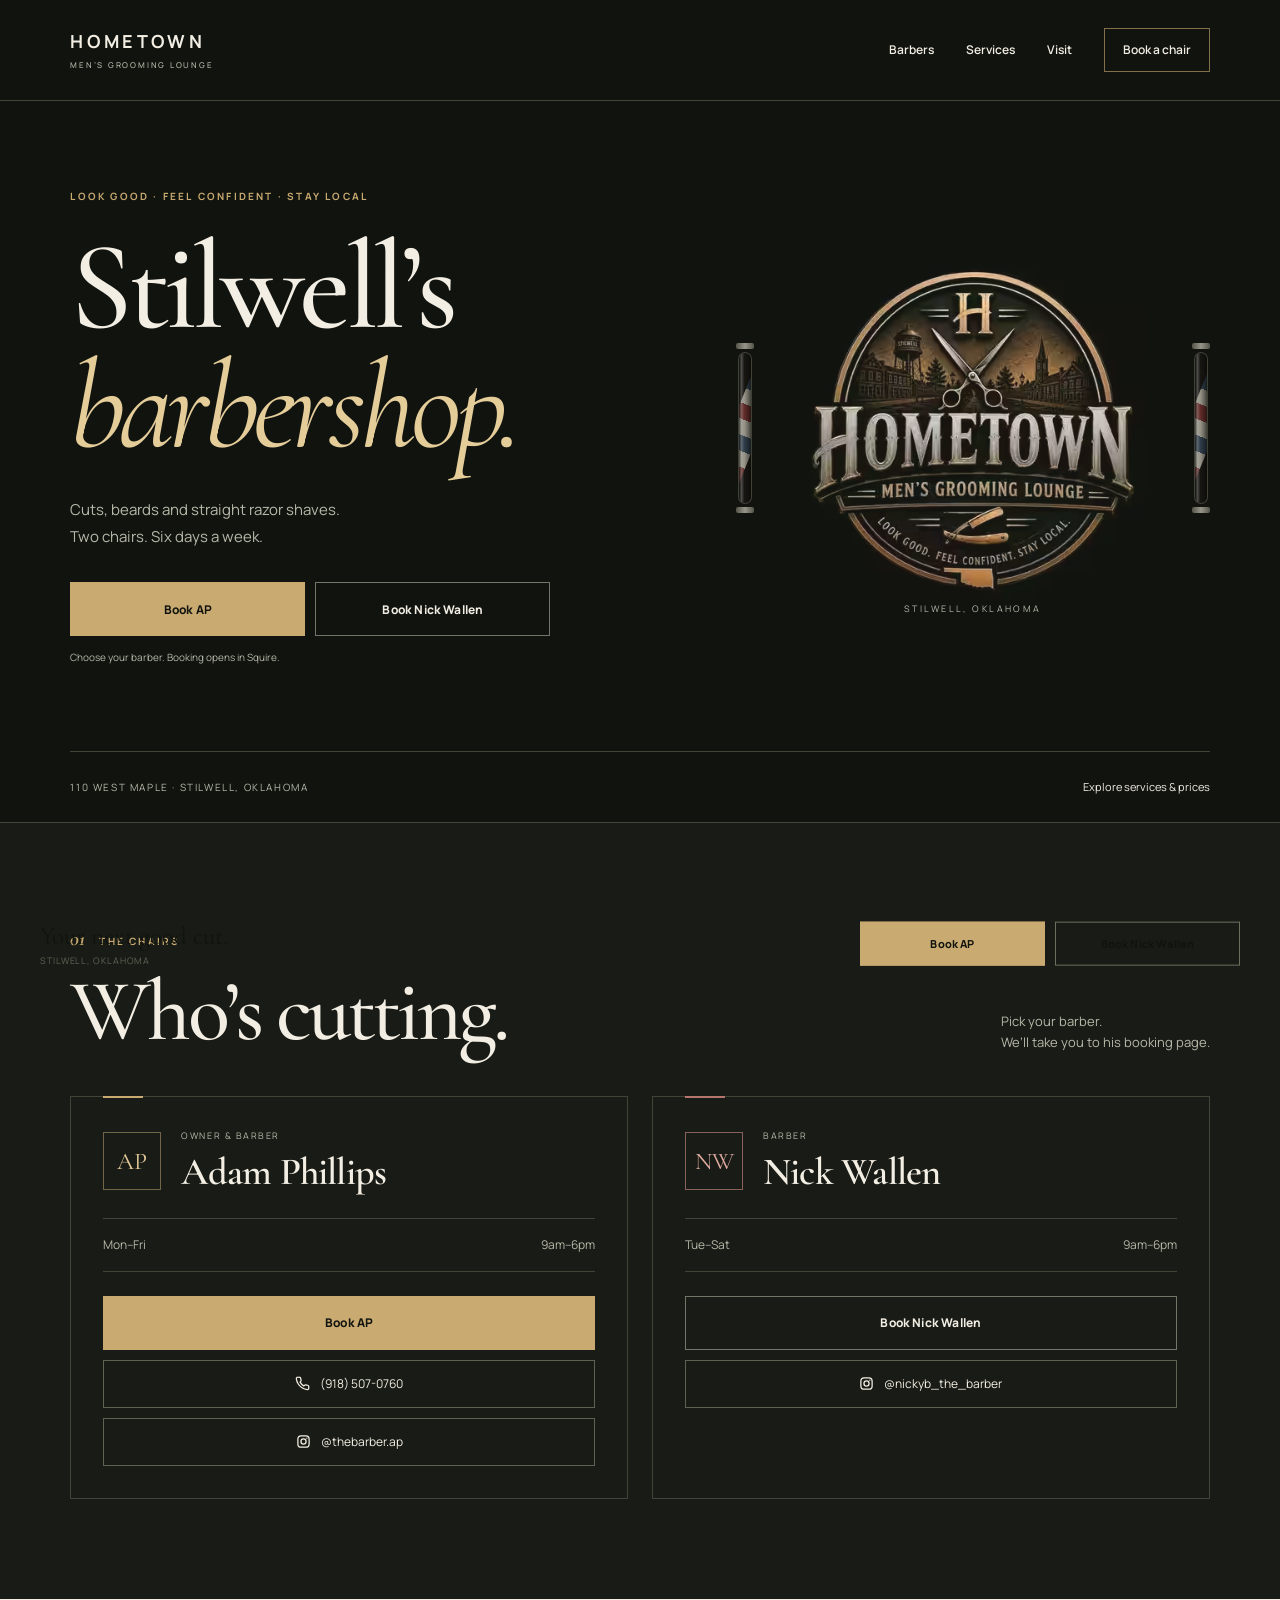
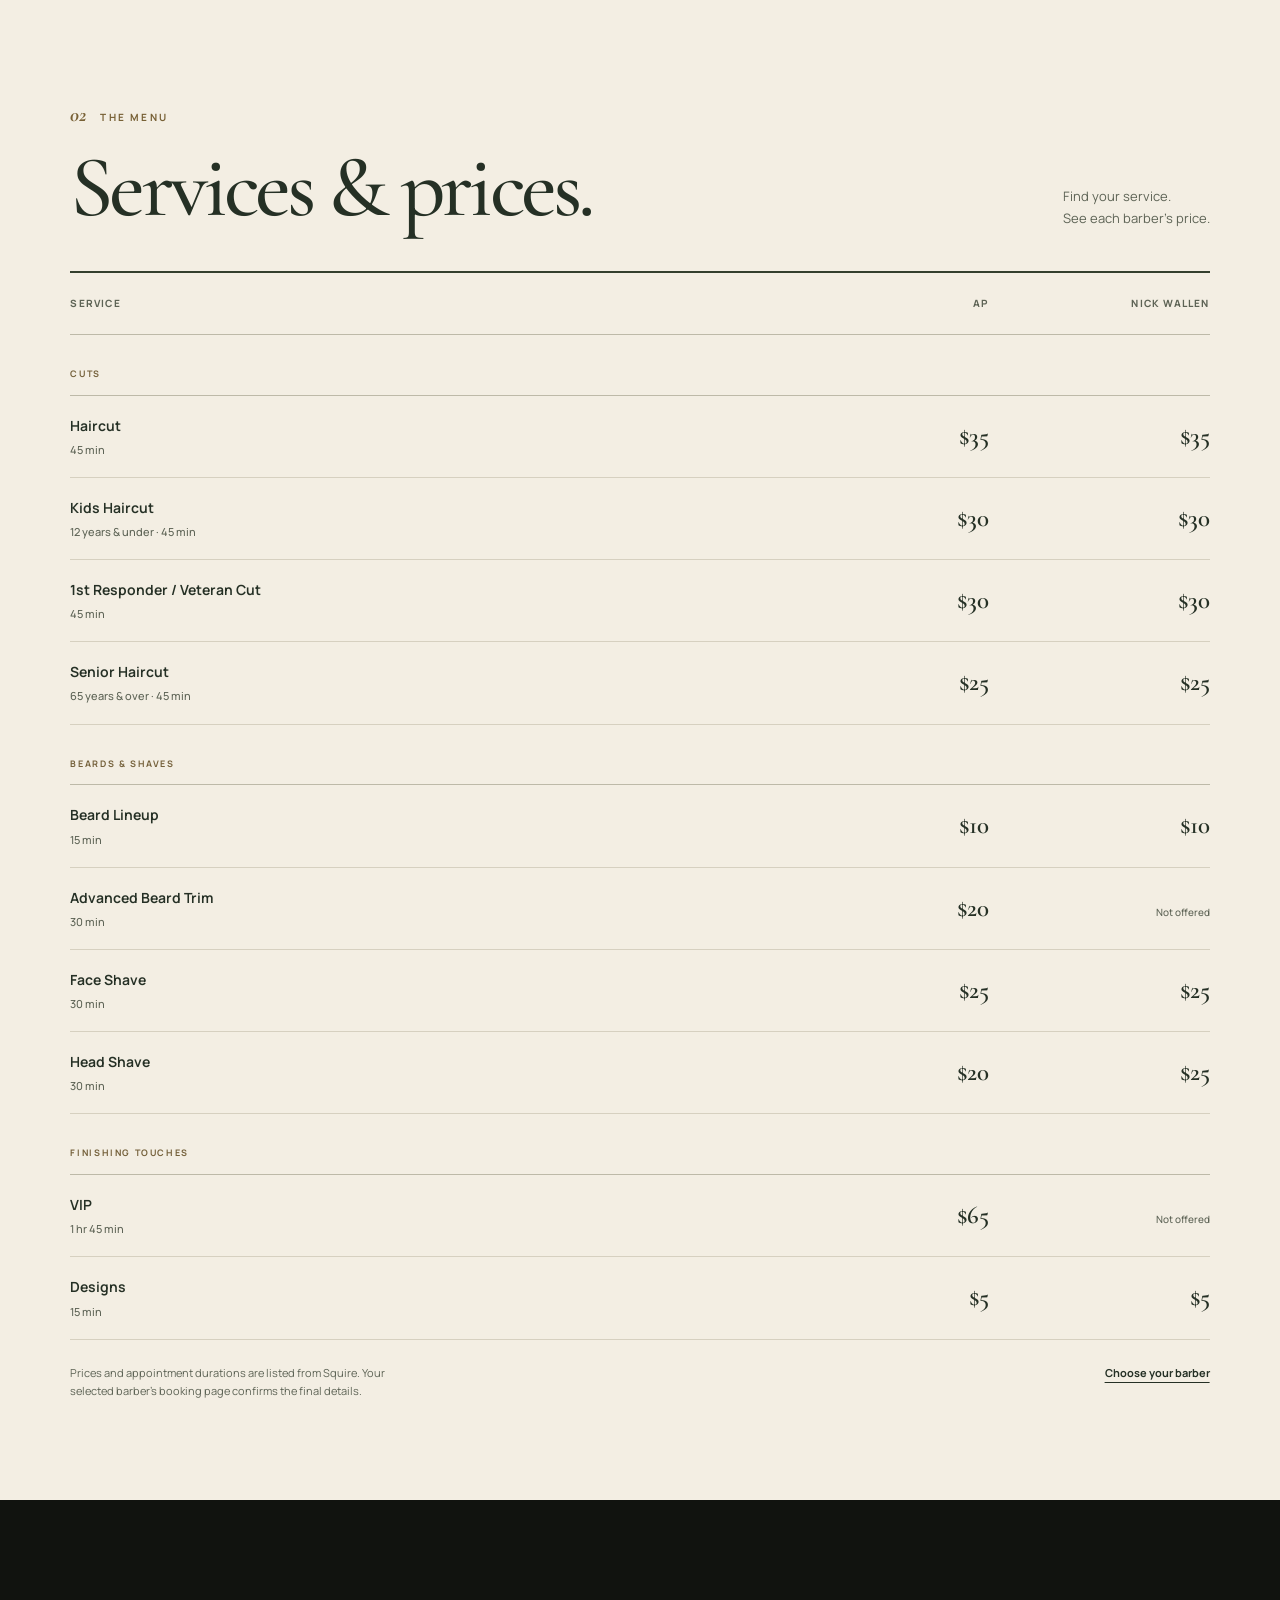
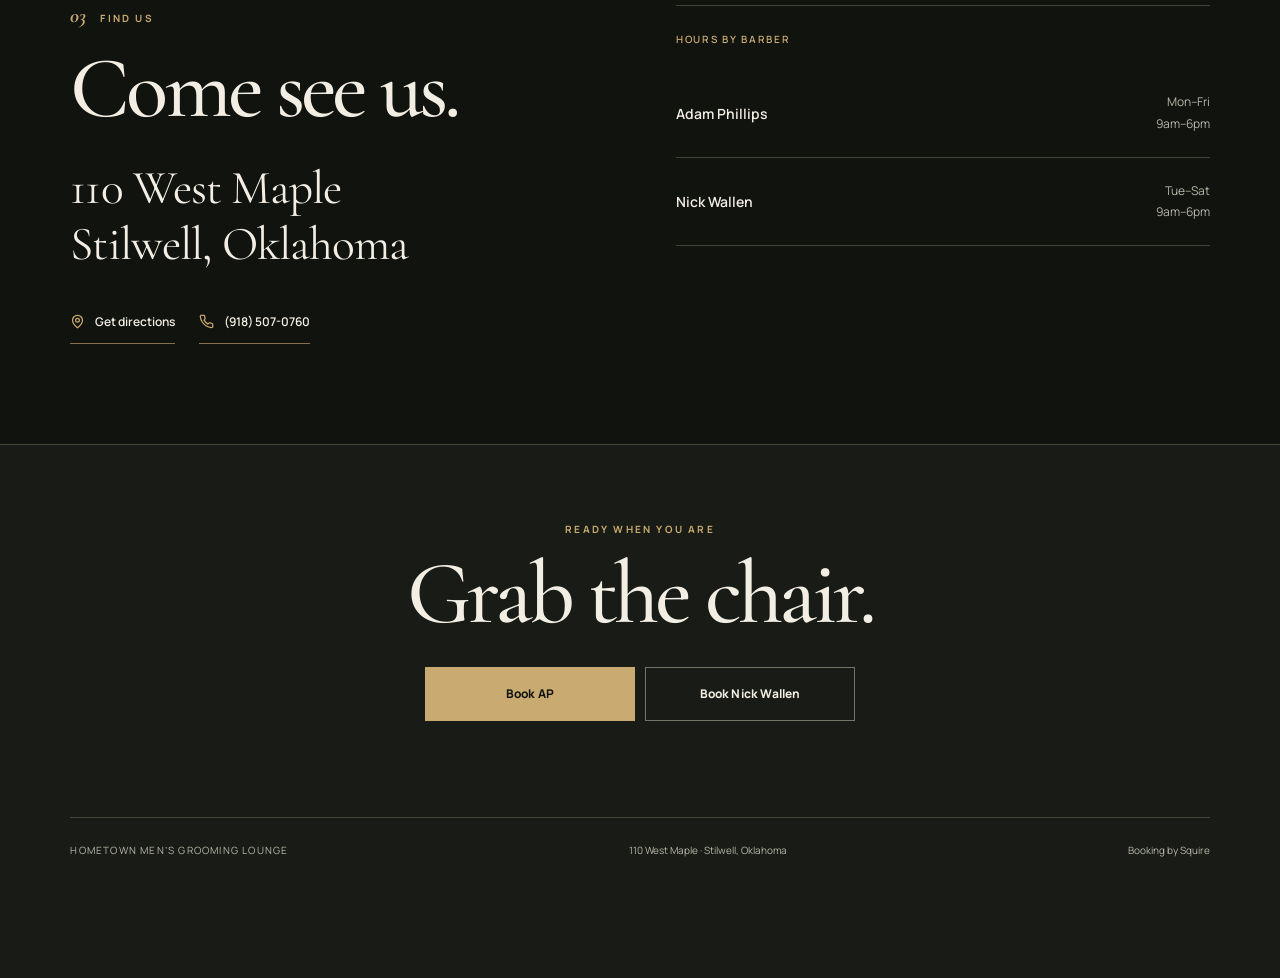
==== commit 8d534ee4: "Launch premium heritage website with verified Squire services Refine the Stilwell booking hub with i" ====
--- a/index.html
+++ b/index.html
@@ -1,690 +1,107 @@
-<!DOCTYPE html>
+<!doctype html>
 <html lang="en">
 <head>
-<meta charset="utf-8">
-<meta name="viewport" content="width=device-width,initial-scale=1,viewport-fit=cover">
-<title>Hometown Men's Grooming Lounge — Stilwell, OK</title>
-<meta name="description" content="Barbershop in Stilwell, Oklahoma. Cuts, beards and straight razor shaves with Adam Phillips and Nick Wallen. Book online in two taps.">
-<meta name="theme-color" content="#080706">
-<link rel="icon" href="logo.avif">
-<link rel="canonical" href="https://adamphillips24.github.io/hometown-mens-grooming-lounge/">
-
-<meta property="og:type" content="website">
-<meta property="og:site_name" content="Hometown Men's Grooming Lounge">
-<meta property="og:title" content="Hometown Men's Grooming Lounge — Stilwell, OK">
-<meta property="og:description" content="Cuts, beards and straight razor shaves. Two chairs, six days a week. Book online in two taps.">
-<meta property="og:url" content="https://adamphillips24.github.io/hometown-mens-grooming-lounge/">
-<meta property="og:image" content="https://adamphillips24.github.io/hometown-mens-grooming-lounge/og-cover.png">
-<meta property="og:image:width" content="1200">
-<meta property="og:image:height" content="630">
-<meta property="og:image:alt" content="Hometown Men's Grooming Lounge emblem">
-<meta name="twitter:card" content="summary_large_image">
-<meta name="twitter:title" content="Hometown Men's Grooming Lounge — Stilwell, OK">
-<meta name="twitter:description" content="Cuts, beards and straight razor shaves. Two chairs, six days a week. Book online in two taps.">
-<meta name="twitter:image" content="https://adamphillips24.github.io/hometown-mens-grooming-lounge/og-cover.png">
-
-<!--
-=====================================================================
- LIVE SITE. Promoted from preview.html.
- Previous version is in git history; revert restores it.
-=====================================================================
- PHONE ....... LIVE: (918) 507-0760, AP's line, in his name.
-               Search: PHONE_HERE — 2 places: AP's barber card and the
-               Visit section. Both are real tel: links. Also in the
-               JSON-LD "telephone" field. Nick has no line of his own.
- ADAM BOOK ... live (Squire).  Search:  ADAM_BOOKING
- NICK BOOK ... live (Squire).  Search:  NICK_BOOKING
- ADAM IG ..... live @thebarber.ap.  Search:  ADAM_IG
- NICK IG ..... live @nickyb_the_barber.  Search:  NICK_IG
- PRICES ...... set and confirmed from Squire.
- ZIP ......... intentionally absent. Not confirmed. Do not add.
- NO PHOTOS by request — barbers show as initial badges.
-=====================================================================
--->
-
-<link rel="preconnect" href="https://fonts.googleapis.com">
-<link rel="preconnect" href="https://fonts.gstatic.com" crossorigin>
-<link href="https://fonts.googleapis.com/css2?family=Alfa+Slab+One&family=Inter:wght@400;500;600;700;800;900&display=swap" rel="stylesheet">
-
-<style>
-:root{
-  --ink:#080706;
-  --ink2:#100d0b;
-  --wood:#1a1310;
-  --leather:#241a14;
-  --line:rgba(255,255,255,.10);
-  --line2:rgba(255,255,255,.22);
-
-  --amber:#ffa630;
-  --gold:#ffc53d;
-  --gold-hi:#ffd873;
-  --gold-d:#8c5f10;
-
-  --red:#e63946;
-  --red-hi:#f25058;
-  --red-d:#7d1a23;
-
-  --pr:#c8202f;
-  --pb:#1f4fb5;
-  --cream:#f3efe8;
-
-  --fg:#f7f5f2;
-  --dim:#b3a99c;
-
-  --disp:'Alfa Slab One',Rockwell,'Roboto Slab',Georgia,serif;
-  --f:Inter,-apple-system,BlinkMacSystemFont,'Segoe UI',Roboto,'Helvetica Neue',Arial,sans-serif;
-
-  --grain:url("data:image/svg+xml,%3Csvg xmlns='http://www.w3.org/2000/svg' width='140' height='140'%3E%3Cfilter id='n'%3E%3CfeTurbulence type='fractalNoise' baseFrequency='.8' numOctaves='3' stitchTiles='stitch'/%3E%3C/filter%3E%3Crect width='140' height='140' filter='url(%23n)' opacity='.42'/%3E%3C/svg%3E");
-}
-
-*{box-sizing:border-box;-webkit-tap-highlight-color:transparent}
-html{scroll-behavior:smooth;-webkit-text-size-adjust:100%}
-body{
-  margin:0;background:var(--ink);color:var(--fg);
-  font-family:var(--f);font-size:16px;line-height:1.5;
-  overflow-x:hidden;
-}
-body::before{
-  content:'';position:fixed;inset:0;z-index:9;pointer-events:none;
-  background-image:var(--grain);opacity:.05;mix-blend-mode:overlay;
-}
-img{max-width:100%;display:block}
-a{color:inherit}
-.w{width:min(1080px,100% - 32px);margin-inline:auto}
-section{position:relative}
-
-/* ============ TYPE ============ */
-h1,h2,h3{margin:0;font-family:var(--disp);font-weight:400;letter-spacing:.01em;line-height:1.02}
-h1{font-size:clamp(34px,10.5vw,78px)}
-h2{font-size:clamp(28px,7vw,50px)}
-h3{font-size:clamp(19px,4.6vw,25px)}
-.kick{
-  font-family:var(--f);font-weight:800;font-size:11px;letter-spacing:.24em;
-  text-transform:uppercase;color:var(--amber);
-}
-.chrome{
-  background:linear-gradient(177deg,#fffdf8 2%,#cfc7bb 26%,#7e756a 47%,#ded6c8 62%,#fffdf8 82%,#9a9186 100%);
-  -webkit-background-clip:text;background-clip:text;color:transparent;
-  -webkit-text-fill-color:transparent;
-  filter:drop-shadow(0 2px 0 rgba(0,0,0,.6)) drop-shadow(0 6px 16px rgba(0,0,0,.55));
-}
-em{font-style:normal;color:var(--amber)}
-
-/* ============ REVEAL ============ */
-.rv{opacity:0;transform:translateY(26px);transition:opacity .62s cubic-bezier(.22,.7,.3,1),transform .62s cubic-bezier(.22,.7,.3,1)}
-.rv.in{opacity:1;transform:none}
-
-/* ============ BUTTONS ============ */
-.b{
-  position:relative;display:flex;align-items:center;justify-content:center;gap:9px;
-  min-height:56px;padding:0 20px;border-radius:13px;
-  font-family:var(--f);font-weight:800;font-size:16.5px;letter-spacing:.012em;
-  text-decoration:none;color:#170f03;overflow:hidden;isolation:isolate;
-  transition:transform .13s cubic-bezier(.3,1.4,.5,1),box-shadow .2s ease,filter .2s ease;
-  will-change:transform;
-}
-.b svg{flex:none}
-.b::after{
-  content:'';position:absolute;top:-60%;bottom:-60%;width:46px;left:-80px;z-index:2;
-  background:linear-gradient(100deg,transparent,rgba(255,255,255,.62),transparent);
-  transform:skewX(-18deg);pointer-events:none;
-  animation:sweep 4.6s cubic-bezier(.5,0,.5,1) infinite;
-}
-.b-gold{
-  background:linear-gradient(176deg,var(--gold-hi),var(--gold) 46%,#e0a01f);
-  box-shadow:0 1px 0 rgba(255,255,255,.55) inset,0 -2px 0 var(--gold-d) inset,0 10px 26px -8px rgba(255,180,50,.5),0 3px 10px rgba(0,0,0,.5);
-}
-.b-red{
-  background:linear-gradient(176deg,var(--red-hi),var(--red) 46%,#c22733);color:#fff;
-  box-shadow:0 1px 0 rgba(255,255,255,.35) inset,0 -2px 0 var(--red-d) inset,0 10px 26px -8px rgba(230,57,70,.5),0 3px 10px rgba(0,0,0,.5);
-}
-.b-red::after{animation-delay:.6s}
-.b:active{transform:scale(.967);filter:brightness(1.07)}
-@media (hover:hover){.b:hover{transform:translateY(-2px)}}
-.b-out{
-  background:linear-gradient(176deg,rgba(255,255,255,.09),rgba(255,255,255,.03));
-  color:var(--fg);border:1px solid var(--line2);
-  box-shadow:0 1px 0 rgba(255,255,255,.14) inset,0 6px 18px rgba(0,0,0,.4);
-}
-.b-out::after{display:none}
-@keyframes sweep{
-  0%,58%{left:-80px}
-  78%,100%{left:118%}
-}
-
-/* ============ BARBER POLE ============ */
-.pole{
-  position:relative;border-radius:999px;overflow:hidden;
-  background:#1b1815;
-  box-shadow:0 0 0 2px #35302a,0 0 0 3px #0a0908,0 14px 34px rgba(0,0,0,.72);
-}
-.pole i{
-  position:absolute;left:-70%;right:-70%;top:-45%;bottom:-45%;display:block;
-  transform:rotate(22deg);
-  background:repeating-linear-gradient(180deg,
-    var(--pr) 0 15px,var(--cream) 15px 30px,var(--pb) 30px 45px,var(--cream) 45px 60px);
-  animation:roll 2.9s linear infinite;
-}
-@keyframes roll{to{background-position:0 -60px}}
-.pole b{
-  position:absolute;inset:0;border-radius:inherit;display:block;
-  background:linear-gradient(90deg,rgba(0,0,0,.62),rgba(255,255,255,.42) 20%,rgba(255,255,255,.05) 44%,rgba(0,0,0,.34) 74%,rgba(0,0,0,.66));
-  mix-blend-mode:overlay;
-}
-.cap{
-  background:linear-gradient(90deg,#4a453e,#e6e0d5 22%,#8d867b 48%,#f2ece1 68%,#3f3a34);
-  border-radius:4px;box-shadow:0 3px 10px rgba(0,0,0,.6),0 1px 0 rgba(255,255,255,.35) inset;
-}
-
-/* ============ HERO ============ */
-.hero{
-  position:relative;min-height:100svh;display:flex;flex-direction:column;
-  justify-content:center;align-items:center;text-align:center;
-  padding:66px 16px 22px;overflow:hidden;
-  background:
-    radial-gradient(120% 78% at 50% 8%,rgba(255,166,48,.20),transparent 62%),
-    radial-gradient(90% 60% at 50% 100%,rgba(255,166,48,.09),transparent 70%),
-    linear-gradient(178deg,#130f0c,var(--ink) 58%);
-}
-.hero::before{
-  content:'';position:absolute;inset:0;pointer-events:none;opacity:.5;
-  background:repeating-linear-gradient(94deg,rgba(0,0,0,0) 0 3px,rgba(0,0,0,.4) 3px 5px,rgba(120,80,40,.06) 5px 11px);
-  mask-image:radial-gradient(70% 70% at 50% 50%,#000,transparent 78%);
-  -webkit-mask-image:radial-gradient(70% 70% at 50% 50%,#000,transparent 78%);
-}
-.hero::after{
-  content:'';position:absolute;inset:0;pointer-events:none;
-  box-shadow:0 0 190px 66px rgba(0,0,0,.82) inset;
-}
-.hero>*{position:relative;z-index:3}
-
-.glow{
-  position:absolute;z-index:1;left:50%;top:26%;width:min(560px,118vw);aspect-ratio:1;
-  transform:translate(-50%,-50%);pointer-events:none;
-  background:radial-gradient(circle,rgba(255,166,48,.34),rgba(255,120,30,.10) 42%,transparent 66%);
-  animation:breathe 7s ease-in-out infinite;
-}
-@keyframes breathe{50%{opacity:.62;transform:translate(-50%,-50%) scale(1.13)}}
-
-.poles{position:absolute;inset:0;z-index:2;pointer-events:none}
-.pw{position:absolute;top:8%;display:flex;flex-direction:column;align-items:center;gap:5px;opacity:.9}
-.pw.l{left:max(10px,4.5vw)}
-.pw.r{right:max(10px,4.5vw)}
-.pw .cap{width:30px;height:9px}
-.pw .pole{width:22px;height:min(212px,26vh)}
-.pw .pole i{animation-duration:3.4s}
-.pw.r .pole i{animation-duration:2.6s}
-@media (max-width:430px){
-  .pw .pole{width:15px;height:min(150px,19vh)}
-  .pw .cap{width:21px;height:7px}
-  .pw{opacity:.72}
-}
-
-.mark{
-  width:clamp(84px,21vw,140px);aspect-ratio:1;margin:0 auto;
-  background:url(logo.avif) center/contain no-repeat;
-  /* logo art sits on a black square; screen drops the box, keeps the chrome.
-     No mask here — the wordmark runs to the edges and any circle clips it. */
-  mix-blend-mode:screen;
-  filter:drop-shadow(0 0 22px rgba(255,166,48,.3)) contrast(1.06) saturate(1.05);
-  animation:rise .9s cubic-bezier(.2,.8,.3,1) both;
-}
-@keyframes rise{from{opacity:0;transform:translateY(16px) scale(.92)}}
-
-.h-kick{margin:13px 0 0;animation:fade .8s .1s both}
-@media (max-width:430px){.h-kick{font-size:9.5px;letter-spacing:.14em}}
-.hero h1{margin:9px 0 0;animation:fade .8s .2s both}
-.h-sub{
-  margin:11px auto 0;max-width:34ch;color:var(--dim);
-  font-size:clamp(13.5px,3.6vw,17px);animation:fade .8s .3s both;
-}
-@keyframes fade{from{opacity:0;transform:translateY(12px)}}
-
-.pick{
-  display:flex;align-items:center;justify-content:center;gap:11px;
-  margin:clamp(16px,4.4vh,30px) 0 11px;
-  font-weight:800;font-size:10.5px;letter-spacing:.22em;text-transform:uppercase;color:var(--dim);
-}
-.pick::before,.pick::after{content:'';height:1px;width:clamp(22px,8vw,58px);background:linear-gradient(90deg,transparent,var(--line2),transparent)}
-
-/* the two hero buttons: no entrance animation, instantly tappable */
-.hb{display:grid;grid-template-columns:1fr 1fr;gap:9px;width:min(430px,100%);margin:0 auto}
-@media (min-width:760px){.hb{width:min(620px,100%);gap:14px}.hb .b{min-height:62px;font-size:18px}}
-@media (max-width:430px){
-  /* drop the icon so "Book Nick Wallen" stays on one line */
-  .hb .b svg{display:none}
-  .hb .b{font-size:15px;padding:0 10px}
-}
-@media (max-width:339px){.hb{grid-template-columns:1fr}}
-
-.scroll-cue{
-  margin-top:clamp(14px,3.4vh,26px);display:flex;flex-direction:column;align-items:center;gap:5px;
-  font-size:9.5px;letter-spacing:.2em;text-transform:uppercase;color:#7a7268;font-weight:700;
-}
-.scroll-cue span{display:block;width:1px;height:22px;background:linear-gradient(180deg,var(--amber),transparent);animation:cue 1.9s ease-in-out infinite}
-@keyframes cue{50%{transform:scaleY(.42);opacity:.45}}
-
-/* ============ TICKER ============ */
-.tick{
-  border-block:1px solid var(--line);background:linear-gradient(180deg,#151009,#0c0907);
-  overflow:hidden;padding:11px 0;position:relative;
-}
-.tick::before,.tick::after{
-  content:'';position:absolute;top:0;bottom:0;width:70px;z-index:2;pointer-events:none;
-}
-.tick::before{left:0;background:linear-gradient(90deg,var(--ink),transparent)}
-.tick::after{right:0;background:linear-gradient(270deg,var(--ink),transparent)}
-.tick-in{display:flex;width:max-content;animation:march 26s linear infinite}
-.tick-in u{
-  display:flex;align-items:center;gap:22px;padding-right:22px;text-decoration:none;
-  font-family:var(--disp);font-size:14px;letter-spacing:.03em;color:#6f6559;white-space:nowrap;
-}
-.tick-in u s{text-decoration:none;color:var(--amber);opacity:.85}
-@keyframes march{to{transform:translateX(-50%)}}
-
-/* ============ SECTION FRAME ============ */
-.sec{padding:clamp(56px,11vw,104px) 0;position:relative}
-.sec-h{text-align:center;margin-bottom:clamp(28px,6vw,48px)}
-.sec-h h2{margin:9px 0 0}
-.sec-h p{margin:11px auto 0;max-width:46ch;color:var(--dim);font-size:15px}
-
-/* ============ CREW ============ */
-.crew{display:grid;gap:15px;grid-template-columns:1fr}
-@media (min-width:760px){.crew{grid-template-columns:1fr 1fr;gap:20px}}
-.c{
-  position:relative;border-radius:19px;padding:20px;overflow:hidden;
-  background:linear-gradient(172deg,#1d1610,#100c09 62%);
-  border:1px solid var(--line);
-  box-shadow:0 22px 52px -22px rgba(0,0,0,.92),0 1px 0 rgba(255,255,255,.07) inset;
-  transition:transform .3s cubic-bezier(.22,.7,.3,1),box-shadow .3s ease,border-color .3s ease;
-}
-.c::before{
-  content:'';position:absolute;inset:0;pointer-events:none;
-  background-image:var(--grain);opacity:.045;mix-blend-mode:overlay;
-}
-.c::after{
-  content:'';position:absolute;left:0;right:0;top:0;height:3px;
-  background:linear-gradient(90deg,transparent,var(--ac),transparent);
-  opacity:.9;
-}
-.c.gold{--ac:var(--gold)}
-.c.nick{--ac:var(--red)}
-@media (hover:hover){
-  .c:hover{transform:translateY(-5px);border-color:var(--line2);box-shadow:0 30px 64px -22px rgba(0,0,0,.95),0 0 0 1px var(--ac) inset}
-}
-.c-top{display:flex;align-items:center;gap:14px;margin-bottom:16px}
-.badge{
-  flex:none;width:58px;height:58px;border-radius:15px;display:grid;place-items:center;
-  font-family:var(--disp);font-size:20px;letter-spacing:.02em;color:#140d03;
-  position:relative;overflow:hidden;
-}
-.badge.gold{background:linear-gradient(168deg,var(--gold-hi),var(--gold) 45%,#d0921a);box-shadow:0 8px 22px -8px rgba(255,197,61,.6),0 1px 0 rgba(255,255,255,.5) inset}
-.badge.red{background:linear-gradient(168deg,var(--red-hi),var(--red) 45%,#b62531);color:#fff;box-shadow:0 8px 22px -8px rgba(230,57,70,.6),0 1px 0 rgba(255,255,255,.35) inset}
-.badge::after{
-  content:'';position:absolute;inset:0;
-  background:linear-gradient(135deg,rgba(255,255,255,.4),transparent 46%);
-}
-.tag{
-  display:inline-block;font-size:9.5px;font-weight:800;letter-spacing:.17em;text-transform:uppercase;
-  padding:3.5px 9px;border-radius:999px;margin-bottom:6px;
-}
-.tag.gold{color:var(--gold);background:rgba(255,197,61,.12);border:1px solid rgba(255,197,61,.3)}
-.tag.red{color:var(--red-hi);background:rgba(230,57,70,.12);border:1px solid rgba(230,57,70,.3)}
-.days{
-  display:flex;align-items:center;gap:8px;margin-bottom:16px;padding:10px 13px;
-  border-radius:11px;background:rgba(255,255,255,.035);border:1px solid var(--line);
-  font-size:13.5px;font-weight:600;color:#cec5b9;
-}
-.days svg{flex:none;color:var(--ac)}
-.c-b{display:grid;gap:9px}
-/* IG is a real button, not a caption. Learned the hard way. */
-.ig{
-  display:flex;align-items:center;justify-content:center;gap:8px;min-height:48px;
-  border-radius:12px;text-decoration:none;font-weight:700;font-size:14.5px;
-  color:var(--fg);background:rgba(255,255,255,.06);border:1px solid var(--line2);
-  transition:transform .13s cubic-bezier(.3,1.4,.5,1),background .2s,border-color .2s;
-}
-.ig svg{flex:none;color:var(--ac)}
-.ig:active{transform:scale(.97)}
-@media (hover:hover){.ig:hover{background:rgba(255,255,255,.1);border-color:var(--ac)}}
-
-/* ============ SERVICES ============ */
-.svc{
-  border-radius:19px;overflow:hidden;border:1px solid var(--line);
-  background:linear-gradient(172deg,#17110d,#0c0907);
-  box-shadow:0 22px 52px -24px rgba(0,0,0,.9);
-}
-.svc div{
-  display:flex;align-items:center;justify-content:space-between;gap:16px;
-  padding:15px 18px;border-bottom:1px solid rgba(255,255,255,.055);
-  transition:background .22s ease,padding-left .22s ease;
-}
-.svc div:last-child{border-bottom:0}
-.svc div span:first-child{font-weight:600;font-size:15px;color:#e6dfd5}
-.svc div span:last-child{
-  font-family:var(--disp);font-size:16px;color:var(--gold);white-space:nowrap;
-  text-shadow:0 0 18px rgba(255,197,61,.28);
-}
-@media (hover:hover){.svc div:hover{background:rgba(255,166,48,.055);padding-left:23px}}
-.svc-n{margin:13px 0 0;text-align:center;font-size:12.5px;color:#7d7469}
-
-/* ============ VISIT ============ */
-.visit{display:grid;gap:15px;grid-template-columns:1fr}
-@media (min-width:760px){.visit{grid-template-columns:1fr 1fr;gap:20px}}
-.box{
-  border-radius:19px;padding:22px;border:1px solid var(--line);
-  background:linear-gradient(172deg,#17110d,#0c0907);
-  box-shadow:0 22px 52px -24px rgba(0,0,0,.9);
-}
-.box h3{margin-bottom:14px}
-.addr{font-family:var(--disp);font-size:20px;line-height:1.3;color:#e9e2d7}
-.addr-s{margin-top:5px;font-size:13px;color:var(--dim)}
-.box .c-b{margin-top:17px}
-.hr-row{display:flex;align-items:center;justify-content:space-between;gap:12px;padding:12px 0;border-bottom:1px solid rgba(255,255,255,.06)}
-.hr-row:last-of-type{border-bottom:0}
-.hr-row b{font-weight:700;font-size:14.5px}
-.hr-row span{font-size:13.5px;color:var(--dim);font-weight:600}
-.hint{margin:12px 0 0;font-size:12.5px;color:#7d7469;line-height:1.5}
-/* PHONE_HERE (1 of 2) — inert on purpose, no dead href */
-
-/* ============ CLOSE ============ */
-.close{
-  text-align:center;padding:clamp(56px,12vw,108px) 0 clamp(96px,17vw,128px);
-  background:
-    radial-gradient(90% 74% at 50% 100%,rgba(255,166,48,.15),transparent 66%),
-    linear-gradient(180deg,var(--ink),#120e0a);
-  border-top:1px solid var(--line);
-}
-.close .hb{margin-top:24px}
-.foot{padding:22px 0 0;text-align:center;font-size:11.5px;color:#6b6359;line-height:1.7}
-
-/* ============ DOCK ============ */
-.dock{
-  position:fixed;left:0;right:0;bottom:0;z-index:40;
-  padding:9px 14px calc(9px + env(safe-area-inset-bottom));
-  background:linear-gradient(180deg,rgba(10,8,7,.82),rgba(10,8,7,.97));
-  backdrop-filter:blur(14px);-webkit-backdrop-filter:blur(14px);
-  border-top:1px solid var(--line);
-  display:grid;grid-template-columns:1fr 1fr;gap:9px;
-  transform:translateY(112%);transition:transform .34s cubic-bezier(.22,.7,.3,1);
-}
-.dock.on{transform:none}
-.dock .b{min-height:50px;font-size:14.5px;padding:0 8px;border-radius:11px}
-.dock .b::after{display:none}
-@media (min-width:760px){.dock{max-width:620px;margin-inline:auto;border-radius:16px 16px 0 0;border-inline:1px solid var(--line)}}
-
-/* ============ REDUCED MOTION ============ */
-@media (prefers-reduced-motion:reduce){
-  html{scroll-behavior:auto}
-  *,*::before,*::after{
-    animation-duration:.001ms!important;animation-iteration-count:1!important;
-    transition-duration:.001ms!important;
+<meta charset="utf-8"><meta name="viewport" content="width=device-width, initial-scale=1, viewport-fit=cover">
+<title>Hometown Men&#x27;s Grooming Lounge — Stilwell, OK</title><meta name="description" content="Cuts, beards and straight razor shaves in Stilwell, Oklahoma. View services and prices. Book with Adam Phillips or Nick Wallen through Squire."><meta name="theme-color" content="#11130f"><meta name="color-scheme" content="dark light"><meta name="referrer" content="strict-origin-when-cross-origin"><meta name="hometown-build" content="9b056c75c6b5">
+<link rel="canonical" href="https://hometownmensgroominglounge.com/"><link rel="icon" href="logo.avif"><link rel="preload" href="logo.avif" as="image" type="image/avif">
+<meta property="og:type" content="website"><meta property="og:site_name" content="Hometown Men&#x27;s Grooming Lounge"><meta property="og:title" content="Hometown Men&#x27;s Grooming Lounge — Stilwell, OK"><meta property="og:description" content="Cuts, beards and straight razor shaves in Stilwell, Oklahoma. View services and prices. Book with Adam Phillips or Nick Wallen through Squire."><meta property="og:url" content="https://hometownmensgroominglounge.com/"><meta property="og:image" content="https://hometownmensgroominglounge.com/og-cover.png"><meta property="og:image:width" content="1200"><meta property="og:image:height" content="630"><meta property="og:image:alt" content="Hometown Men's Grooming Lounge emblem"><meta name="twitter:card" content="summary_large_image"><meta name="twitter:title" content="Hometown Men&#x27;s Grooming Lounge — Stilwell, OK"><meta name="twitter:description" content="Cuts, beards and straight razor shaves in Stilwell, Oklahoma. View services and prices. Book with Adam Phillips or Nick Wallen through Squire."><meta name="twitter:image" content="https://hometownmensgroominglounge.com/og-cover.png">
+<link rel="preconnect" href="https://fonts.googleapis.com"><link rel="preconnect" href="https://fonts.gstatic.com" crossorigin><link href="https://fonts.googleapis.com/css2?family=Cormorant+Garamond:ital,wght@0,500;0,600;1,400;1,500&amp;family=Manrope:wght@400;500;600;700;800&amp;display=swap" rel="stylesheet">
+<style>/* Hometown / premium heritage. Essential content is always visible. */
+:root{--ink:#11130f;--ink-soft:#191c16;--paper:#f3eee3;--paper-deep:#e9e1d1;--brass:#c9aa70;--brass-light:#e5cd9a;--text:#f3eee3;--muted:#b8b8a9;--rule:#414538;--dark-text:#253025;--dark-muted:#5d6355;--red:#98504a;--serif:'Cormorant Garamond',Georgia,'Times New Roman',serif;--sans:'Manrope',-apple-system,BlinkMacSystemFont,'Segoe UI',sans-serif;--space:clamp(24px,5.5vw,88px)}
+*{box-sizing:border-box}html{scroll-behavior:smooth;scroll-padding-top:100px}body{margin:0;background:var(--ink);color:var(--text);font:15px/1.65 var(--sans);-webkit-font-smoothing:antialiased}a{color:inherit;text-underline-offset:5px}button{font:inherit}img{max-width:100%;height:auto;display:block}::selection{background:var(--brass);color:var(--ink)}:focus-visible{outline:3px solid var(--brass-light);outline-offset:5px}button,a{-webkit-tap-highlight-color:transparent}h1,h2,h3,p{margin:0}h1,h2{font-family:var(--serif);font-weight:500;line-height:.95;letter-spacing:-.045em}h2{font-size:clamp(52px,6.8vw,88px)}h3{font-family:var(--serif);font-weight:600;font-size:clamp(30px,3vw,40px);line-height:1.15;letter-spacing:-.02em}.wrap{width:min(1200px,calc(100% - var(--space)*2));margin-inline:auto}.eyebrow{font-size:10px;line-height:1.6;letter-spacing:.22em;text-transform:uppercase;font-weight:700;color:var(--brass)}.muted{color:var(--muted)}.sr-only{position:absolute;width:1px;height:1px;padding:0;overflow:hidden;clip:rect(0,0,0,0);white-space:nowrap;border:0}.skip{position:fixed;left:16px;top:12px;z-index:100;background:var(--paper);color:var(--ink);padding:12px 20px;transform:translateY(-150%)}.skip:focus{transform:none}.site-header{border-bottom:1px solid var(--rule);position:relative;z-index:10}.header-inner{min-height:100px;display:flex;align-items:center;justify-content:space-between;gap:28px}.wordmark{text-decoration:none;font-weight:700;font-size:18px;letter-spacing:.2em;line-height:1.2}.wordmark small{display:block;font-size:8px;font-weight:500;letter-spacing:.22em;margin-top:7px;color:var(--muted)}.nav{display:flex;gap:32px;align-items:center}.nav a{min-height:44px;display:inline-flex;align-items:center;font-size:12px;font-weight:600;text-decoration:none;padding:10px 0;position:relative}.nav a::after{content:'';height:1px;background:var(--brass);position:absolute;bottom:5px;left:0;right:0;transform:scaleX(0);transform-origin:left;transition:transform .2s}.nav a:hover::after,.nav a[aria-current='location']::after{transform:scaleX(1)}.nav .nav-book{border:1px solid #82704b;padding:10px 18px}.nav .nav-book::after{display:none}.nav .nav-book:hover{background:var(--brass);color:var(--ink)}
+.hero{position:relative;overflow:hidden}.hero-inner{display:grid;grid-template-columns:1.3fr 1fr;align-items:center;min-height:650px;padding-top:74px;padding-bottom:72px;gap:50px}.hero-copy{position:relative;z-index:2}.hero h1{font-size:clamp(78px,9.8vw,142px);margin-top:24px}.hero h1 em{font-weight:400;color:var(--brass-light)}.hero-description{font-size:15px;line-height:1.8;max-width:34ch;margin-top:30px;color:var(--muted)}.hero .booking-pair{margin-top:32px;max-width:480px}.booking-pair{display:grid;grid-template-columns:1fr 1fr;gap:10px}.button{display:flex;align-items:center;justify-content:center;gap:10px;min-height:54px;padding:14px 20px;border:1px solid var(--brass);background:var(--brass);color:var(--ink);text-decoration:none;font-size:12px;font-weight:750;letter-spacing:.015em;transition:background .18s,color .18s,transform .18s}.button:hover{background:var(--brass-light);border-color:var(--brass-light)}.button:active{transform:translateY(1px)}.button.secondary{background:transparent;color:var(--paper);border-color:#727669}.button.secondary:hover{background:var(--paper);color:var(--ink);border-color:var(--paper)}.button .arrow{width:14px;height:14px;flex:none}.hero-note{font-size:10px;color:var(--muted);margin-top:13px}.hero-art{background:var(--ink);isolation:isolate;position:relative;display:flex;align-items:center;justify-content:center;min-height:380px}.hero-logo{width:350px;mix-blend-mode:screen;position:relative;z-index:2;object-fit:contain}.logo-caption{position:absolute;bottom:0;left:0;right:0;text-align:center;color:var(--muted);font-size:9px;letter-spacing:.27em;text-transform:uppercase}.hero-base{border-top:1px solid var(--rule);padding-block:20px;display:flex;align-items:center;justify-content:space-between;gap:20px}.hero-base p{font-size:10px;letter-spacing:.16em;text-transform:uppercase;color:var(--muted)}.scroll-link{font-size:11px;text-decoration:none;display:inline-flex;align-items:center;gap:16px;padding:6px 0}.scroll-link svg{width:16px;height:16px;color:var(--brass)}
+/* The original site's signature pole artwork, retained and simplified. */
+.poles{position:absolute;inset:0;pointer-events:none}.pw{position:absolute;top:28%;display:flex;flex-direction:column;align-items:center;gap:4px;opacity:.68}.pw.l{left:0}.pw.r{right:0}.pole{position:relative;width:12px;height:150px;border-radius:999px;overflow:hidden;background:#1b1815;box-shadow:0 0 0 1px #555748}.pole i{position:absolute;left:-70%;right:-70%;top:-45%;bottom:-45%;display:block;transform:rotate(22deg);background:repeating-linear-gradient(180deg,#8a3938 0 15px,#d8d2c2 15px 30px,#3e5268 30px 45px,#d8d2c2 45px 60px);animation:roll 2.4s linear 2}.pole b{position:absolute;inset:0;border-radius:inherit;background:linear-gradient(90deg,rgba(0,0,0,.6),rgba(255,255,255,.35) 20%,transparent 44%,rgba(0,0,0,.3) 74%,rgba(0,0,0,.6))}.cap{width:18px;height:6px;border-radius:2px;background:linear-gradient(90deg,#747466,#d8d2c2,#747466)}@keyframes roll{to{background-position:0 -60px}}
+.section{padding-block:100px}.section-header{display:flex;align-items:flex-end;justify-content:space-between;gap:30px;margin-bottom:42px}.section-header h2{margin-top:16px}.section-header>p{font-size:13px;color:var(--muted);max-width:30ch}.section-number{font-family:var(--serif);font-size:20px;font-style:italic;color:var(--brass);margin-right:14px;letter-spacing:0}.barbers{background:var(--ink-soft);border-top:1px solid var(--rule)}.crew{display:grid;grid-template-columns:1fr 1fr;gap:24px}.barber-card{border:1px solid var(--rule);padding:32px;display:flex;flex-direction:column;position:relative;background:var(--ink-soft)}.barber-card::before{content:'';height:2px;position:absolute;top:-1px;left:32px;width:40px;background:var(--brass)}.barber-card.nick::before{background:#b7766d}.barber-top{display:flex;gap:20px;align-items:center;margin-bottom:24px}.initials{width:58px;height:58px;border:1px solid #716648;display:grid;place-items:center;font-family:var(--serif);font-size:24px;color:var(--brass-light);flex:none}.nick .initials{color:#e1aaa1;border-color:#8a615a}.role{font-size:9px;text-transform:uppercase;letter-spacing:.17em;color:var(--muted);margin-bottom:6px}.barber-hours{border-block:1px solid var(--rule);padding-block:16px;margin-bottom:24px;display:flex;justify-content:space-between;gap:16px;font-size:12px;color:var(--muted)}.barber-actions{display:grid;gap:10px}.barber-actions .button{width:100%}.social-link{display:flex;align-items:center;justify-content:center;gap:10px;min-height:48px;padding:12px;text-decoration:none;font-size:12px;border:1px solid #5d6253;color:var(--paper);transition:background .18s}.social-link:hover{background:#2d3327}.social-link svg{width:15px;height:15px;flex:none}.barber-footer{margin-top:10px;display:grid;gap:10px}
+.services{background:var(--paper);color:var(--dark-text)}.services .eyebrow,.services .section-number{color:#776035}.services .section-header>p{color:var(--dark-muted)}.menu-wrap{border-top:2px solid #343f2e}.menu{width:100%;border-collapse:collapse;text-align:left}.menu thead th{padding:22px 16px;border-bottom:1px solid #bdb9a8;font-size:10px;text-transform:uppercase;letter-spacing:.12em;font-weight:750;color:var(--dark-muted)}.menu thead th:first-child{padding-left:0}.menu thead th:not(:first-child){text-align:right}.menu .group th{padding:32px 0 13px;color:#74603a;font-size:9px;text-transform:uppercase;letter-spacing:.18em;border-bottom:1px solid #bdb9a8}.menu td,.menu th[scope='row']{padding:18px 16px;border-bottom:1px solid #d6d0c0;font-weight:500;vertical-align:middle}.menu th[scope='row']{padding-left:0;width:64%}.service-name{display:block;font-size:14px;font-weight:650}.service-detail{color:var(--dark-muted);font-size:11px;margin-top:4px;display:block}.menu td{text-align:right;font-family:var(--serif);font-weight:600;font-size:25px;white-space:nowrap;width:18%}.menu td:last-child,.menu thead th:last-child{padding-right:0}.not-offered{font-family:var(--sans);font-size:10px;font-weight:500;color:var(--dark-muted)}.menu tbody tr:not(.group):hover{background:var(--paper-deep)}.menu-foot{display:flex;justify-content:space-between;gap:22px;margin-top:24px;align-items:flex-start}.menu-foot p{font-size:11px;color:var(--dark-muted);max-width:48ch}.menu-foot a{font-size:11px;font-weight:700;white-space:nowrap}.services a:focus-visible{outline-color:#624b20}
+.visit{border-bottom:1px solid var(--rule)}.visit-grid{display:grid;grid-template-columns:1fr 1fr;gap:72px;align-items:start}.visit h2{margin-top:16px}.address{font-family:var(--serif);font-size:clamp(32px,3.7vw,48px);line-height:1.18;letter-spacing:-.02em;font-style:normal;margin-top:30px}.visit-actions{display:flex;gap:24px;flex-wrap:wrap;margin-top:28px}.text-link{display:inline-flex;align-items:center;gap:10px;padding:10px 0;min-height:44px;text-decoration:none;border-bottom:1px solid #82704b;font-size:12px;font-weight:600}.text-link svg{width:15px;height:15px;color:var(--brass)}.text-link:hover{color:var(--brass-light)}.hours-panel{border-top:1px solid var(--rule);padding-top:28px;margin-top:5px}.hours-panel h3{font-family:var(--sans);font-size:10px;letter-spacing:.17em;text-transform:uppercase;font-weight:600;color:var(--brass);margin-bottom:24px}.hours-row{display:grid;grid-template-columns:1fr auto;gap:14px;align-items:center;padding:22px 0;border-bottom:1px solid var(--rule)}.hours-row strong{font-size:14px;font-weight:600}.hours-row span{font-size:12px;line-height:1.8;color:var(--muted);text-align:right}.closing{padding:76px 0 68px;text-align:center;background:var(--ink-soft)}.closing h2{font-size:clamp(62px,7vw,100px);margin:14px 0 30px}.closing .booking-pair{max-width:430px;margin-inline:auto}.footer{padding:28px 0 120px;background:var(--ink-soft)}.footer-inner{border-top:1px solid var(--rule);padding-top:24px;display:flex;align-items:center;justify-content:space-between;gap:20px;font-size:10px;color:var(--muted)}.footer a{text-decoration:none}.footer-brand{letter-spacing:.12em;text-transform:uppercase}.dock{position:fixed;bottom:0;left:0;right:0;z-index:30;background:var(--paper);color:var(--ink);border-top:1px solid #c4b697;padding:12px 24px max(12px,env(safe-area-inset-bottom));transform:translateY(110%);visibility:hidden;transition:transform .22s,visibility .22s;box-shadow:0 -6px 24px #0002}.dock[data-visible='true']{transform:none;visibility:visible}.dock-inner{width:min(1200px,100%);margin:auto;display:flex;gap:30px;align-items:center;justify-content:space-between}.dock-label{font-family:var(--serif);font-size:25px;line-height:1.2}.dock-label small{font:9px/1.5 var(--sans);display:block;letter-spacing:.1em;color:var(--dark-muted);margin-top:3px}.dock .booking-pair{width:380px}.dock .button{min-height:44px;padding:10px 14px;font-size:11px}.dock .button.secondary{border-color:#67715e;color:var(--ink)}.dock .button.secondary:hover{background:var(--ink);color:var(--paper)}.dock :focus-visible{outline-color:#624b20}.js-ready .hero-copy{animation:arrive .65s both}.js-ready .hero-art{animation:arrive .8s both}@keyframes arrive{from{transform:translateY(10px)}to{transform:none}}
+@media(min-width:1500px){.hero-inner{min-height:710px}}@media(max-width:1100px){.hero-inner{gap:24px;min-height:610px}.hero-logo{width:290px}.hero-art{min-height:330px}.pw.l{left:-4px}.pw.r{right:-4px}.hero h1{font-size:clamp(78px,10vw,120px)}.nav{gap:22px}.barber-card{padding:26px}.visit-grid{gap:44px}}
+@media(max-width:760px){:root{--space:24px}.header-inner{min-height:82px;gap:18px}.wordmark{font-size:14px;letter-spacing:.15em}.wordmark small{font-size:6px;letter-spacing:.17em}.nav{gap:20px}.nav a{font-size:10px}.nav .nav-book{display:none}.hero-inner{display:flex;flex-direction:column-reverse;align-items:stretch;min-height:0;padding-top:20px;padding-bottom:38px;gap:20px}.hero-art{min-height:0;height:155px;width:100%;max-width:300px;align-self:center}.hero-logo{width:155px;height:155px}.logo-caption{display:none}.pw{top:21px}.pole{height:84px;width:9px}.cap{width:14px;height:5px}.pw.l{left:8px}.pw.r{right:8px}.hero-copy{text-align:center}.hero .eyebrow{font-size:8px;letter-spacing:.17em}.hero h1{font-size:clamp(66px,13vw,94px);margin-top:17px}.hero-description{font-size:13px;max-width:30ch;margin:21px auto 0}.hero .booking-pair{margin:24px auto 0;width:100%}.button{padding:14px 12px;font-size:11px;min-height:52px}.hero-note{font-size:9px}.hero-base{padding-block:16px;justify-content:center}.hero-base>p{display:none}.section{padding-block:64px}.section-header{display:block;margin-bottom:30px}.section-header>p{margin-top:18px;font-size:12px;max-width:40ch}.section-header h2{margin-top:12px}.crew{grid-template-columns:1fr;gap:20px}.barber-card{padding:26px}.barber-top{margin-bottom:20px}.barber-top h3{font-size:33px}.barber-hours{font-size:12px}.menu thead th{font-size:9px;padding:20px 8px;letter-spacing:.04em}.menu th[scope='row']{width:60%;padding-right:8px}.menu td{font-size:23px;width:20%;padding:16px 8px}.service-name{font-size:12px}.service-detail{font-size:10px}.not-offered{font-size:9px}.menu .group th{padding-top:28px}.menu-foot{display:block}.menu-foot a{display:inline-block;margin-top:18px;padding:10px 0;min-height:44px}.visit-grid{grid-template-columns:1fr;gap:44px}.visit-actions{gap:20px}.hours-panel{padding-top:24px}.address{font-size:36px}.closing{padding:60px 0}.footer-inner{flex-direction:column;text-align:center;gap:12px}.footer-brand{font-size:9px}.footer{padding-top:0;padding-bottom:112px}.dock{padding:10px 18px max(10px,env(safe-area-inset-bottom))}.dock-label{display:none}.dock .booking-pair{width:100%}.dock .button{min-height:48px;font-size:11px}}
+@media(max-width:359px){:root{--space:18px}.nav{gap:13px}.nav a{font-size:9px}.wordmark{font-size:12px}.wordmark small{font-size:5.5px}.hero h1{font-size:60px}.hero-art{height:130px}.hero-logo{width:130px;height:130px}.barber-card{padding:22px}.barber-top{gap:14px}.barber-top h3{font-size:28px}.button{font-size:10px;padding-inline:8px}.button .arrow{display:none}.menu td{font-size:21px}.service-name{font-size:11px}}
+@media(prefers-reduced-motion:reduce){html{scroll-behavior:auto}*,*::before,*::after{animation:none!important;transition:none!important}.hero-copy,.hero-art{transform:none!important}}@media print{.site-header,.hero-art,.hero-base,.dock,.closing,.footer,.barber-actions,.barber-footer,.visit-actions{display:none!important}body,.barbers,.services{background:white!important;color:black!important}.wrap{width:100%}.section{padding:24px 0}.hero-inner{display:block;min-height:0;padding:0}.hero h1{font-size:40px}.hero .booking-pair{display:none}.crew,.visit-grid{display:block}.barber-card{break-inside:avoid;margin-bottom:16px}.eyebrow,.muted,.role,.barber-hours,.section-header>p,.hours-row span{color:#333!important}.hero-description{color:#333}.menu td,.menu th{color:black!important}}
+</style>
+<script type="application/ld+json">{"@context": "https://schema.org", "@type": "HairSalon", "@id": "https://hometownmensgroominglounge.com/#stilwell", "name": "Hometown Men's Grooming Lounge", "url": "https://hometownmensgroominglounge.com/", "description": "Cuts, beards and straight razor shaves in Stilwell, Oklahoma. View services and prices. Book with Adam Phillips or Nick Wallen through Squire.", "image": "https://hometownmensgroominglounge.com/og-cover.png", "telephone": "+19185070760", "address": {"@type": "PostalAddress", "streetAddress": "110 West Maple", "addressLocality": "Stilwell", "addressRegion": "OK", "addressCountry": "US"}, "employee": [{"@type": "Person", "name": "Adam Phillips", "jobTitle": "Owner & Barber", "sameAs": "https://www.instagram.com/thebarber.ap/"}, {"@type": "Person", "name": "Nick Wallen", "jobTitle": "Barber", "sameAs": "https://www.instagram.com/nickyb_the_barber/"}], "openingHoursSpecification": [{"@type": "OpeningHoursSpecification", "dayOfWeek": "Monday", "opens": "09:00", "closes": "18:00"}, {"@type": "OpeningHoursSpecification", "dayOfWeek": "Tuesday", "opens": "09:00", "closes": "18:00"}, {"@type": "OpeningHoursSpecification", "dayOfWeek": "Wednesday", "opens": "09:00", "closes": "18:00"}, {"@type": "OpeningHoursSpecification", "dayOfWeek": "Thursday", "opens": "09:00", "closes": "18:00"}, {"@type": "OpeningHoursSpecification", "dayOfWeek": "Friday", "opens": "09:00", "closes": "18:00"}, {"@type": "OpeningHoursSpecification", "dayOfWeek": "Saturday", "opens": "09:00", "closes": "18:00"}], "hasOfferCatalog": {"@type": "OfferCatalog", "name": "Services", "itemListElement": [{"@type": "OfferCatalog", "name": "Adam Phillips", "itemListElement": [{"@type": "Offer", "price": 35, "priceCurrency": "USD", "url": "https://getsquire.com/booking/book/thebarber-ap-stilwell/barber/adam-phillips/services", "itemOffered": {"@type": "Service", "name": "Haircut"}}, {"@type": "Offer", "price": 30, "priceCurrency": "USD", "url": "https://getsquire.com/booking/book/thebarber-ap-stilwell/barber/adam-phillips/services", "itemOffered": {"@type": "Service", "name": "Kids Haircut"}}, {"@type": "Offer", "price": 30, "priceCurrency": "USD", "url": "https://getsquire.com/booking/book/thebarber-ap-stilwell/barber/adam-phillips/services", "itemOffered": {"@type": "Service", "name": "1st Responder / Veteran Cut"}}, {"@type": "Offer", "price": 25, "priceCurrency": "USD", "url": "https://getsquire.com/booking/book/thebarber-ap-stilwell/barber/adam-phillips/services", "itemOffered": {"@type": "Service", "name": "Senior Haircut"}}, {"@type": "Offer", "price": 10, "priceCurrency": "USD", "url": "https://getsquire.com/booking/book/thebarber-ap-stilwell/barber/adam-phillips/services", "itemOffered": {"@type": "Service", "name": "Beard Lineup"}}, {"@type": "Offer", "price": 20, "priceCurrency": "USD", "url": "https://getsquire.com/booking/book/thebarber-ap-stilwell/barber/adam-phillips/services", "itemOffered": {"@type": "Service", "name": "Advanced Beard Trim"}}, {"@type": "Offer", "price": 25, "priceCurrency": "USD", "url": "https://getsquire.com/booking/book/thebarber-ap-stilwell/barber/adam-phillips/services", "itemOffered": {"@type": "Service", "name": "Face Shave"}}, {"@type": "Offer", "price": 20, "priceCurrency": "USD", "url": "https://getsquire.com/booking/book/thebarber-ap-stilwell/barber/adam-phillips/services", "itemOffered": {"@type": "Service", "name": "Head Shave"}}, {"@type": "Offer", "price": 65, "priceCurrency": "USD", "url": "https://getsquire.com/booking/book/thebarber-ap-stilwell/barber/adam-phillips/services", "itemOffered": {"@type": "Service", "name": "VIP"}}, {"@type": "Offer", "price": 5, "priceCurrency": "USD", "url": "https://getsquire.com/booking/book/thebarber-ap-stilwell/barber/adam-phillips/services", "itemOffered": {"@type": "Service", "name": "Designs"}}]}, {"@type": "OfferCatalog", "name": "Nick Wallen", "itemListElement": [{"@type": "Offer", "price": 35, "priceCurrency": "USD", "url": "https://getsquire.com/booking/book/thebarber-ap-stilwell/barber/nick-620/services", "itemOffered": {"@type": "Service", "name": "Haircut"}}, {"@type": "Offer", "price": 30, "priceCurrency": "USD", "url": "https://getsquire.com/booking/book/thebarber-ap-stilwell/barber/nick-620/services", "itemOffered": {"@type": "Service", "name": "Kids Haircut"}}, {"@type": "Offer", "price": 30, "priceCurrency": "USD", "url": "https://getsquire.com/booking/book/thebarber-ap-stilwell/barber/nick-620/services", "itemOffered": {"@type": "Service", "name": "1st Responder / Veteran Cut"}}, {"@type": "Offer", "price": 25, "priceCurrency": "USD", "url": "https://getsquire.com/booking/book/thebarber-ap-stilwell/barber/nick-620/services", "itemOffered": {"@type": "Service", "name": "Senior Haircut"}}, {"@type": "Offer", "price": 10, "priceCurrency": "USD", "url": "https://getsquire.com/booking/book/thebarber-ap-stilwell/barber/nick-620/services", "itemOffered": {"@type": "Service", "name": "Beard Lineup"}}, {"@type": "Offer", "price": 25, "priceCurrency": "USD", "url": "https://getsquire.com/booking/book/thebarber-ap-stilwell/barber/nick-620/services", "itemOffered": {"@type": "Service", "name": "Face Shave"}}, {"@type": "Offer", "price": 25, "priceCurrency": "USD", "url": "https://getsquire.com/booking/book/thebarber-ap-stilwell/barber/nick-620/services", "itemOffered": {"@type": "Service", "name": "Head Shave"}}, {"@type": "Offer", "price": 5, "priceCurrency": "USD", "url": "https://getsquire.com/booking/book/thebarber-ap-stilwell/barber/nick-620/services", "itemOffered": {"@type": "Service", "name": "Designs"}}]}]}}</script>
+</head>
+<body data-location="stilwell">
+<a class="skip" href="#main">Skip to content</a>
+<header class="site-header"><div class="wrap header-inner"><a class="wordmark" href="#top" aria-label="Hometown Men's Grooming Lounge home">HOMETOWN<small>MEN’S GROOMING LOUNGE</small></a><nav class="nav" aria-label="Main navigation"><a href="#barbers">Barbers</a><a href="#services">Services</a><a href="#visit">Visit</a><a class="nav-book" href="#barbers">Book a chair</a></nav></div></header>
+<main id="main">
+<section class="hero" id="top" aria-labelledby="hero-title"><div class="wrap hero-inner"><div class="hero-copy"><p class="eyebrow">LOOK GOOD · FEEL CONFIDENT · STAY LOCAL</p><h1 id="hero-title">Stilwell’s<br><em>barbershop.</em></h1><p class="hero-description">Cuts, beards and straight razor shaves.<br>Two chairs. Six days a week.</p><div class="booking-pair" data-booking-zone><a class="button" href="https://getsquire.com/booking/book/thebarber-ap-stilwell/barber/adam-phillips/services" target="_blank" rel="noopener noreferrer" data-action="booking" data-location="stilwell" data-barber="ap" data-placement="hero">Book AP<span class="sr-only"> (opens in Squire in a new tab)</span></a><a class="button secondary" href="https://getsquire.com/booking/book/thebarber-ap-stilwell/barber/nick-620/services" target="_blank" rel="noopener noreferrer" data-action="booking" data-location="stilwell" data-barber="nick" data-placement="hero">Book Nick Wallen<span class="sr-only"> (opens in Squire in a new tab)</span></a></div><p class="hero-note">Choose your barber. Booking opens in Squire.</p></div><div class="hero-art"><div class="poles" aria-hidden="true"><div class="pw l"><div class="cap"></div><div class="pole"><i></i><b></b></div><div class="cap"></div></div><div class="pw r"><div class="cap"></div><div class="pole"><i></i><b></b></div><div class="cap"></div></div></div><img class="hero-logo" src="logo.avif" width="350" height="350" alt="Hometown Men's Grooming Lounge emblem" fetchpriority="high"><p class="logo-caption">Stilwell, Oklahoma</p></div></div><div class="wrap hero-base"><p>110 West Maple · Stilwell, Oklahoma</p><a class="scroll-link" href="#services">Explore services &amp; prices</a></div></section>
+<section class="section barbers" id="barbers" aria-labelledby="barbers-title"><div class="wrap"><div class="section-header"><div><p class="eyebrow"><span class="section-number">01</span>The chairs</p><h2 id="barbers-title">Who’s cutting.</h2></div><p>Pick your barber.<br>We’ll take you to his booking page.</p></div><div class="crew"><article class="barber-card ap" aria-labelledby="barber-ap">
+<div class="barber-top"><span class="initials" aria-hidden="true">AP</span><div><p class="role">Owner &amp; Barber</p><h3 id="barber-ap">Adam Phillips</h3></div></div>
+<p class="barber-hours"><span>Mon–Fri</span><span>9am–6pm</span></p>
+<div class="barber-actions" data-booking-zone><a class="button" href="https://getsquire.com/booking/book/thebarber-ap-stilwell/barber/adam-phillips/services" target="_blank" rel="noopener noreferrer" data-action="booking" data-location="stilwell" data-barber="ap" data-placement="barber-card">Book AP<span class="sr-only"> (opens in Squire in a new tab)</span></a></div>
+<div class="barber-footer"><a class="social-link" href="tel:+19185070760" data-action="call" data-barber="ap"><svg aria-hidden="true" focusable="false" width="16" height="16" viewBox="0 0 24 24" fill="none" stroke="currentColor" stroke-width="2"><path d="M22 16.9v3a2 2 0 01-2.2 2 19.8 19.8 0 01-8.6-3.1 19.5 19.5 0 01-6-6A19.8 19.8 0 012.1 4.2 2 2 0 014.1 2h3a2 2 0 012 1.7c.1 1 .3 1.9.6 2.8a2 2 0 01-.5 2.1L8.1 9.8a16 16 0 006 6l1.2-1.1a2 2 0 012.1-.5c.9.3 1.8.5 2.8.6a2 2 0 011.8 2z"/></svg>(918) 507-0760</a><a class="social-link" href="https://www.instagram.com/thebarber.ap/" target="_blank" rel="noopener noreferrer" data-action="instagram" data-barber="ap"><svg aria-hidden="true" focusable="false" width="16" height="16" viewBox="0 0 24 24" fill="none" stroke="currentColor" stroke-width="2"><rect x="3" y="3" width="18" height="18" rx="5.2"/><circle cx="12" cy="12" r="4.1"/><circle cx="17.4" cy="6.6" r="1.1" fill="currentColor" stroke="none"/></svg>@thebarber.ap<span class="sr-only"> (opens in a new tab)</span></a></div></article><article class="barber-card nick" aria-labelledby="barber-nick">
+<div class="barber-top"><span class="initials" aria-hidden="true">NW</span><div><p class="role">Barber</p><h3 id="barber-nick">Nick Wallen</h3></div></div>
+<p class="barber-hours"><span>Tue–Sat</span><span>9am–6pm</span></p>
+<div class="barber-actions" data-booking-zone><a class="button secondary" href="https://getsquire.com/booking/book/thebarber-ap-stilwell/barber/nick-620/services" target="_blank" rel="noopener noreferrer" data-action="booking" data-location="stilwell" data-barber="nick" data-placement="barber-card">Book Nick Wallen<span class="sr-only"> (opens in Squire in a new tab)</span></a></div>
+<div class="barber-footer"><a class="social-link" href="https://www.instagram.com/nickyb_the_barber/" target="_blank" rel="noopener noreferrer" data-action="instagram" data-barber="nick"><svg aria-hidden="true" focusable="false" width="16" height="16" viewBox="0 0 24 24" fill="none" stroke="currentColor" stroke-width="2"><rect x="3" y="3" width="18" height="18" rx="5.2"/><circle cx="12" cy="12" r="4.1"/><circle cx="17.4" cy="6.6" r="1.1" fill="currentColor" stroke="none"/></svg>@nickyb_the_barber<span class="sr-only"> (opens in a new tab)</span></a></div></article></div></div></section>
+<section class="section services" id="services" aria-labelledby="services-title"><div class="wrap"><div class="section-header"><div><p class="eyebrow"><span class="section-number">02</span>The menu</p><h2 id="services-title">Services &amp; prices.</h2></div><p>Find your service.<br>See each barber’s price.</p></div><div class="menu-wrap"><table class="menu"><caption class="sr-only">Services, appointment durations, and prices in US dollars for each barber at Stilwell.</caption><thead><tr><th scope="col">Service</th><th scope="col">AP</th><th scope="col">Nick Wallen</th></tr></thead><tbody><tr class="group"><th colspan="3" scope="colgroup">Cuts</th></tr><tr data-service="haircut"><th scope="row"><span class="service-name">Haircut</span><span class="service-detail">45 min</span></th><td data-barber="ap" data-price="35">$35</td><td data-barber="nick" data-price="35">$35</td></tr><tr data-service="kids"><th scope="row"><span class="service-name">Kids Haircut</span><span class="service-detail">12 years &amp; under · 45 min</span></th><td data-barber="ap" data-price="30">$30</td><td data-barber="nick" data-price="30">$30</td></tr><tr data-service="responder"><th scope="row"><span class="service-name">1st Responder / Veteran Cut</span><span class="service-detail">45 min</span></th><td data-barber="ap" data-price="30">$30</td><td data-barber="nick" data-price="30">$30</td></tr><tr data-service="senior"><th scope="row"><span class="service-name">Senior Haircut</span><span class="service-detail">65 years &amp; over · 45 min</span></th><td data-barber="ap" data-price="25">$25</td><td data-barber="nick" data-price="25">$25</td></tr><tr class="group"><th colspan="3" scope="colgroup">Beards &amp; shaves</th></tr><tr data-service="lineup"><th scope="row"><span class="service-name">Beard Lineup</span><span class="service-detail">15 min</span></th><td data-barber="ap" data-price="10">$10</td><td data-barber="nick" data-price="10">$10</td></tr><tr data-service="beard"><th scope="row"><span class="service-name">Advanced Beard Trim</span><span class="service-detail">30 min</span></th><td data-barber="ap" data-price="20">$20</td><td data-barber="nick"><span class="not-offered">Not offered</span></td></tr><tr data-service="face"><th scope="row"><span class="service-name">Face Shave</span><span class="service-detail">30 min</span></th><td data-barber="ap" data-price="25">$25</td><td data-barber="nick" data-price="25">$25</td></tr><tr data-service="head"><th scope="row"><span class="service-name">Head Shave</span><span class="service-detail">30 min</span></th><td data-barber="ap" data-price="20">$20</td><td data-barber="nick" data-price="25">$25</td></tr><tr class="group"><th colspan="3" scope="colgroup">Finishing touches</th></tr><tr data-service="vip"><th scope="row"><span class="service-name">VIP</span><span class="service-detail">1 hr 45 min</span></th><td data-barber="ap" data-price="65">$65</td><td data-barber="nick"><span class="not-offered">Not offered</span></td></tr><tr data-service="designs"><th scope="row"><span class="service-name">Designs</span><span class="service-detail">15 min</span></th><td data-barber="ap" data-price="5">$5</td><td data-barber="nick" data-price="5">$5</td></tr></tbody></table></div><div class="menu-foot"><p>Prices and appointment durations are listed from Squire. Your selected barber’s booking page confirms the final details.</p><a href="#barbers">Choose your barber</a></div></div></section>
+<section class="section visit" id="visit" aria-labelledby="visit-title"><div class="wrap visit-grid"><div><p class="eyebrow"><span class="section-number">03</span>Find us</p><h2 id="visit-title">Come see us.</h2><address class="address">110 West Maple<br>Stilwell, Oklahoma</address><div class="visit-actions"><a class="text-link" href="https://maps.google.com/?q=110+W+Maple+St+Stilwell+OK" target="_blank" rel="noopener noreferrer" data-action="directions"><svg aria-hidden="true" focusable="false" width="16" height="16" viewBox="0 0 24 24" fill="none" stroke="currentColor" stroke-width="2"><path d="M20 10c0 6-8 12-8 12s-8-6-8-12a8 8 0 0116 0z"/><circle cx="12" cy="10" r="3"/></svg>Get directions<span class="sr-only"> (opens in a new tab)</span></a><a class="text-link" href="tel:+19185070760" data-action="call"><svg aria-hidden="true" focusable="false" width="16" height="16" viewBox="0 0 24 24" fill="none" stroke="currentColor" stroke-width="2"><path d="M22 16.9v3a2 2 0 01-2.2 2 19.8 19.8 0 01-8.6-3.1 19.5 19.5 0 01-6-6A19.8 19.8 0 012.1 4.2 2 2 0 014.1 2h3a2 2 0 012 1.7c.1 1 .3 1.9.6 2.8a2 2 0 01-.5 2.1L8.1 9.8a16 16 0 006 6l1.2-1.1a2 2 0 012.1-.5c.9.3 1.8.5 2.8.6a2 2 0 011.8 2z"/></svg>(918) 507-0760</a></div></div><div class="hours-panel"><h3>Hours by barber</h3><div class="hours-row"><strong>Adam Phillips</strong><span>Mon–Fri<br>9am–6pm</span></div><div class="hours-row"><strong>Nick Wallen</strong><span>Tue–Sat<br>9am–6pm</span></div></div></div></section>
+<section class="closing" aria-labelledby="closing-title"><div class="wrap"><p class="eyebrow">Ready when you are</p><h2 id="closing-title">Grab the chair.</h2><div class="booking-pair" data-booking-zone><a class="button" href="https://getsquire.com/booking/book/thebarber-ap-stilwell/barber/adam-phillips/services" target="_blank" rel="noopener noreferrer" data-action="booking" data-location="stilwell" data-barber="ap" data-placement="footer">Book AP<span class="sr-only"> (opens in Squire in a new tab)</span></a><a class="button secondary" href="https://getsquire.com/booking/book/thebarber-ap-stilwell/barber/nick-620/services" target="_blank" rel="noopener noreferrer" data-action="booking" data-location="stilwell" data-barber="nick" data-placement="footer">Book Nick Wallen<span class="sr-only"> (opens in Squire in a new tab)</span></a></div></div></section>
+</main>
+<footer class="footer"><div class="wrap footer-inner"><p class="footer-brand">Hometown Men’s Grooming Lounge</p><p>110 West Maple · Stilwell, Oklahoma</p><a href="https://getsquire.com/" target="_blank" rel="noopener noreferrer">Booking by Squire<span class="sr-only"> (opens in a new tab)</span></a></div></footer>
+<aside class="dock" aria-label="Quick booking" aria-hidden="true" inert data-visible="false"><div class="dock-inner"><p class="dock-label">Your next good cut.<small>STILWELL, OKLAHOMA</small></p><div class="booking-pair"><a class="button" href="https://getsquire.com/booking/book/thebarber-ap-stilwell/barber/adam-phillips/services" target="_blank" rel="noopener noreferrer" data-action="booking" data-location="stilwell" data-barber="ap" data-placement="sticky">Book AP<span class="sr-only"> (opens in Squire in a new tab)</span></a><a class="button secondary" href="https://getsquire.com/booking/book/thebarber-ap-stilwell/barber/nick-620/services" target="_blank" rel="noopener noreferrer" data-action="booking" data-location="stilwell" data-barber="nick" data-placement="sticky">Book Nick Wallen<span class="sr-only"> (opens in Squire in a new tab)</span></a></div></div></aside>
+<script>/* Progressive enhancements only: every service and booking link works without JS. */
+(() => {
+  'use strict';
+  document.documentElement.classList.add('js-ready');
+  const dock = document.querySelector('.dock');
+  const directBooking = [...document.querySelectorAll('[data-booking-zone]')];
+  const visibleZones = new Set();
+  const reduced = window.matchMedia('(prefers-reduced-motion: reduce)');
+  const setDock = () => {
+    if (!dock) return;
+    const focusedInDock = dock.contains(document.activeElement);
+    const show = !visibleZones.size && window.scrollY > 180;
+    // Keep the control a keyboard user is interacting with in place.
+    if (focusedInDock && !show) return;
+    dock.dataset.visible = String(show);
+    dock.inert = !show;
+    dock.setAttribute('aria-hidden', String(!show));
+  };
+  if (dock && 'IntersectionObserver' in window) {
+    const observer = new IntersectionObserver(entries => {
+      for (const entry of entries) {
+        if (entry.isIntersecting) visibleZones.add(entry.target);
+        else visibleZones.delete(entry.target);
+      }
+      setDock();
+    }, {threshold:0, rootMargin:'0px 0px -100px 0px'});
+    directBooking.forEach(zone => observer.observe(zone));
+    dock.addEventListener('focusout', () => requestAnimationFrame(setDock));
+    // A focused main-page link must never be hidden behind the booking bar.
+    document.addEventListener('focusin', event => {
+      if (dock.contains(event.target) || dock.dataset.visible !== 'true') return;
+      const r = event.target.getBoundingClientRect();
+      const top = dock.getBoundingClientRect().top;
+      if (r.bottom > top && r.top < window.innerHeight) {
+        event.target.scrollIntoView({block:'center', behavior:reduced.matches?'instant':'smooth'});
+      }
+    });
   }
-  .rv{opacity:1!important;transform:none!important}
-  .mark,.h-kick,.hero h1,.h-sub{animation:none!important;opacity:1!important;transform:none!important}
-  .b::after,.scroll-cue span{display:none}
-  .tick-in{animation:none;transform:none}
-  .dock{transition:none}
-}
-</style>
-</head>
-
-<body>
-
-<!-- ======================= HERO ======================= -->
-<div class="hero">
-  <div class="glow"></div>
-  <div class="poles" aria-hidden="true">
-    <div class="pw l"><div class="cap"></div><div class="pole"><i></i><b></b></div><div class="cap"></div></div>
-    <div class="pw r"><div class="cap"></div><div class="pole"><i></i><b></b></div><div class="cap"></div></div>
-  </div>
-
-  <div class="mark" role="img" aria-label="Hometown Men's Grooming Lounge"></div>
-  <div class="kick h-kick">Look Good · Feel Confident · Stay Local</div>
-
-  <h1><span class="chrome">Stilwell's barbershop.</span><br><em>Book in two taps.</em></h1>
-  <p class="h-sub">Cuts, beards and straight razor shaves. Two chairs, six days a week.</p>
-
-  <div class="pick">Pick your barber</div>
-
-  <div class="hb">
-    <!-- ADAM_BOOKING -->
-    <a class="b b-gold" href="https://getsquire.com/booking/book/thebarber-ap-stilwell/barber/adam-phillips/services" target="_blank" rel="noopener">
-      <svg width="17" height="17" viewBox="0 0 24 24" fill="none" stroke="currentColor" stroke-width="2.3" stroke-linecap="round"><path d="M8 2v4M16 2v4M3 9h18"/><rect x="3" y="5" width="18" height="16" rx="2.5"/></svg>
-      Book AP
-    </a>
-    <!-- NICK_BOOKING -->
-    <a class="b b-red" href="https://getsquire.com/booking/book/thebarber-ap-stilwell/barber/nick-620/services" target="_blank" rel="noopener">
-      <svg width="17" height="17" viewBox="0 0 24 24" fill="none" stroke="currentColor" stroke-width="2.3" stroke-linecap="round"><path d="M8 2v4M16 2v4M3 9h18"/><rect x="3" y="5" width="18" height="16" rx="2.5"/></svg>
-      Book Nick Wallen
-    </a>
-  </div>
-
-  <div class="scroll-cue"><span></span>Services &amp; Hours</div>
-</div>
-
-<!-- ======================= TICKER ======================= -->
-<div class="tick" aria-hidden="true">
-  <div class="tick-in">
-    <u>Haircuts <s>◆</s> Beard Work <s>◆</s> Straight Razor Shaves <s>◆</s> Walk In Friendly <s>◆</s> 110 West Maple <s>◆</s> Stilwell, Oklahoma <s>◆</s> Two Chairs <s>◆</s> Six Days A Week <s>◆</s></u>
-    <u>Haircuts <s>◆</s> Beard Work <s>◆</s> Straight Razor Shaves <s>◆</s> Walk In Friendly <s>◆</s> 110 West Maple <s>◆</s> Stilwell, Oklahoma <s>◆</s> Two Chairs <s>◆</s> Six Days A Week <s>◆</s></u>
-  </div>
-</div>
-
-<!-- ======================= CREW ======================= -->
-<section class="sec">
-  <div class="w">
-    <div class="sec-h">
-      <div class="kick rv">The Chairs</div>
-      <h2 class="rv"><span class="chrome">Who's cutting</span></h2>
-      <p class="rv">Tap your guy and you'll land straight on his schedule.</p>
-    </div>
-
-    <div class="crew">
-      <article class="c gold rv">
-        <div class="c-top">
-          <div class="badge gold">AP</div>
-          <div>
-            <div class="tag gold">Owner &amp; Barber</div>
-            <h3>Adam Phillips</h3>
-          </div>
-        </div>
-        <div class="days">
-          <svg width="16" height="16" viewBox="0 0 24 24" fill="none" stroke="currentColor" stroke-width="2.2" stroke-linecap="round"><circle cx="12" cy="12" r="9"/><path d="M12 7v5l3.2 2"/></svg>
-          Mon – Fri · 9am – 6pm
-        </div>
-        <div class="c-b">
-          <!-- ADAM_BOOKING -->
-          <a class="b b-gold" href="https://getsquire.com/booking/book/thebarber-ap-stilwell/barber/adam-phillips/services" target="_blank" rel="noopener">Book AP</a>
-          <!-- PHONE_HERE (1 of 2) — AP's line, registered in his name -->
-          <a class="ig" href="tel:+19185070760">
-            <svg width="16" height="16" viewBox="0 0 24 24" fill="none" stroke="currentColor" stroke-width="2"><path d="M22 16.9v3a2 2 0 01-2.2 2 19.8 19.8 0 01-8.6-3.1 19.5 19.5 0 01-6-6A19.8 19.8 0 012.1 4.2 2 2 0 014.1 2h3a2 2 0 012 1.7c.1 1 .3 1.9.6 2.8a2 2 0 01-.5 2.1L8.1 9.8a16 16 0 006 6l1.2-1.1a2 2 0 012.1-.5c.9.3 1.8.5 2.8.6a2 2 0 011.8 2z"/></svg>
-            (918) 507-0760
-          </a>
-          <!-- ADAM_IG -->
-          <a class="ig" href="https://www.instagram.com/thebarber.ap/" target="_blank" rel="noopener">
-            <svg width="16" height="16" viewBox="0 0 24 24" fill="none" stroke="currentColor" stroke-width="2"><rect x="3" y="3" width="18" height="18" rx="5.2"/><circle cx="12" cy="12" r="4.1"/><circle cx="17.4" cy="6.6" r="1.1" fill="currentColor" stroke="none"/></svg>
-            @thebarber.ap
-          </a>
-        </div>
-      </article>
-
-      <article class="c nick rv">
-        <div class="c-top">
-          <div class="badge red">NW</div>
-          <div>
-            <div class="tag red">Barber</div>
-            <h3>Nick Wallen</h3>
-          </div>
-        </div>
-        <div class="days">
-          <svg width="16" height="16" viewBox="0 0 24 24" fill="none" stroke="currentColor" stroke-width="2.2" stroke-linecap="round"><circle cx="12" cy="12" r="9"/><path d="M12 7v5l3.2 2"/></svg>
-          Tue – Sat · 9am – 6pm
-        </div>
-        <div class="c-b">
-          <!-- NICK_BOOKING -->
-          <a class="b b-red" href="https://getsquire.com/booking/book/thebarber-ap-stilwell/barber/nick-620/services" target="_blank" rel="noopener">Book Nick Wallen</a>
-          <!-- NICK_IG -->
-          <a class="ig" href="https://www.instagram.com/nickyb_the_barber/" target="_blank" rel="noopener">
-            <svg width="16" height="16" viewBox="0 0 24 24" fill="none" stroke="currentColor" stroke-width="2"><rect x="3" y="3" width="18" height="18" rx="5.2"/><circle cx="12" cy="12" r="4.1"/><circle cx="17.4" cy="6.6" r="1.1" fill="currentColor" stroke="none"/></svg>
-            @nickyb_the_barber
-          </a>
-        </div>
-      </article>
-    </div>
-  </div>
-</section>
-
-<!-- ======================= SERVICES ======================= -->
-<section class="sec">
-  <div class="w">
-    <div class="sec-h">
-      <div class="kick rv">The Menu</div>
-      <h2 class="rv"><span class="chrome">Services</span></h2>
-      <p class="rv">Straight from the book. No surprises at the chair.</p>
-    </div>
-
-    <div class="svc rv">
-      <div><span>Haircut</span><span>$35</span></div>
-      <div><span>Kids Haircut · 12 &amp; under</span><span>$30</span></div>
-      <div><span>Beard Lineup</span><span>$10</span></div>
-      <div><span>Advanced Beard Trim · Adam</span><span>$20</span></div>
-      <div><span>Face Shave</span><span>Adam $25 · Nick $20</span></div>
-      <div><span>Head Shave</span><span>Adam $25 · Nick $35</span></div>
-      <div><span>1st Responder / Veteran</span><span>$30</span></div>
-      <div><span>65yr+ Senior Haircut</span><span>$25</span></div>
-      <div><span>VIP · Adam</span><span>$65</span></div>
-      <div><span>Designs</span><span>$5</span></div>
-    </div>
-    <p class="svc-n rv">Exact pricing confirmed on each barber's Squire page at booking.</p>
-  </div>
-</section>
-
-<!-- ======================= VISIT ======================= -->
-<section class="sec">
-  <div class="w">
-    <div class="sec-h">
-      <div class="kick rv">Find Us</div>
-      <h2 class="rv"><span class="chrome">Come see us</span></h2>
-    </div>
-
-    <div class="visit">
-      <div class="box rv">
-        <h3>The Shop</h3>
-        <div class="addr">110 West Maple<br>Stilwell, Oklahoma</div>
-        <div class="addr-s">Downtown Stilwell, Adair County</div>
-        <div class="c-b">
-          <a class="b b-out" href="https://maps.google.com/?q=110+W+Maple+St+Stilwell+OK" target="_blank" rel="noopener">
-            <svg width="16" height="16" viewBox="0 0 24 24" fill="none" stroke="currentColor" stroke-width="2"><path d="M20 10c0 6-8 12-8 12s-8-6-8-12a8 8 0 0116 0z"/><circle cx="12" cy="10" r="3"/></svg>
-            Directions
-          </a>
-          <!-- PHONE_HERE — live. AT&T business line, registered to Adam Phillips. -->
-          <a class="b b-out" href="tel:+19185070760">
-            <svg width="16" height="16" viewBox="0 0 24 24" fill="none" stroke="currentColor" stroke-width="2"><path d="M22 16.9v3a2 2 0 01-2.2 2 19.8 19.8 0 01-8.6-3.1 19.5 19.5 0 01-6-6A19.8 19.8 0 012.1 4.2 2 2 0 014.1 2h3a2 2 0 012 1.7c.1 1 .3 1.9.6 2.8a2 2 0 01-.5 2.1L8.1 9.8a16 16 0 006 6l1.2-1.1a2 2 0 012.1-.5c.9.3 1.8.5 2.8.6a2 2 0 011.8 2z"/></svg>
-            (918) 507-0760
-          </a>
-        </div>
-      </div>
-
-      <div class="box rv">
-        <h3>Hours by Barber</h3>
-        <div class="hr-row"><b>Adam Phillips</b><span>Mon–Fri · 9–6</span></div>
-        <div class="hr-row"><b>Nick Wallen</b><span>Tue–Sat · 9–6</span></div>
-        <p class="hint">Listed per barber on purpose — so nobody drives out Monday looking for Nick.</p>
-      </div>
-    </div>
-  </div>
-</section>
-
-<!-- ======================= CLOSE ======================= -->
-<section class="close">
-  <div class="w">
-    <div class="kick rv">Ready When You Are</div>
-    <h2 class="rv"><span class="chrome">Grab the chair.</span></h2>
-    <div class="hb">
-      <!-- ADAM_BOOKING -->
-      <a class="b b-gold" href="https://getsquire.com/booking/book/thebarber-ap-stilwell/barber/adam-phillips/services" target="_blank" rel="noopener">Book AP</a>
-      <!-- NICK_BOOKING -->
-      <a class="b b-red" href="https://getsquire.com/booking/book/thebarber-ap-stilwell/barber/nick-620/services" target="_blank" rel="noopener">Book Nick Wallen</a>
-    </div>
-    <p class="foot">Hometown Men's Grooming Lounge · 110 West Maple, Stilwell, Oklahoma<br>Booking handled by Squire.</p>
-  </div>
-</section>
-
-<!-- ======================= DOCK ======================= -->
-<div class="dock" id="dock">
-  <!-- ADAM_BOOKING -->
-  <a class="b b-gold" href="https://getsquire.com/booking/book/thebarber-ap-stilwell/barber/adam-phillips/services" target="_blank" rel="noopener">Book AP</a>
-  <!-- NICK_BOOKING -->
-  <a class="b b-red" href="https://getsquire.com/booking/book/thebarber-ap-stilwell/barber/nick-620/services" target="_blank" rel="noopener">Book Nick Wallen</a>
-</div>
-
-<script type="application/ld+json">
-{
-  "@context":"https://schema.org",
-  "@type":"HairSalon",
-  "name":"Hometown Men's Grooming Lounge",
-  "description":"Barbershop in Stilwell, Oklahoma. Cuts, beards and straight razor shaves.",
-  "image":"https://adamphillips24.github.io/hometown-mens-grooming-lounge/og-cover.png",
-  "url":"https://adamphillips24.github.io/hometown-mens-grooming-lounge/",
-  "telephone":"+1-918-507-0760",
-  "address":{"@type":"PostalAddress","streetAddress":"110 West Maple","addressLocality":"Stilwell","addressRegion":"OK","addressCountry":"US"},
-  "openingHoursSpecification":[
-    {"@type":"OpeningHoursSpecification","dayOfWeek":["Monday","Tuesday","Wednesday","Thursday","Friday"],"opens":"09:00","closes":"18:00"},
-    {"@type":"OpeningHoursSpecification","dayOfWeek":["Saturday"],"opens":"09:00","closes":"18:00"}
-  ],
-  "employee":[
-    {"@type":"Person","name":"Adam Phillips","jobTitle":"Owner & Barber"},
-    {"@type":"Person","name":"Nick Wallen","jobTitle":"Barber"}
-  ],
-  "sameAs":["https://www.instagram.com/thebarber.ap/","https://www.instagram.com/nickyb_the_barber/"]
-}
-</script>
-
-<script>
-(function(){
-  var reduce = window.matchMedia && window.matchMedia('(prefers-reduced-motion: reduce)').matches;
-  var items = document.querySelectorAll('.rv');
-
-  if (reduce || !('IntersectionObserver' in window)) {
-    for (var i=0;i<items.length;i++) items[i].classList.add('in');
-  } else {
-    var io = new IntersectionObserver(function(entries){
-      entries.forEach(function(e){
-        if (!e.isIntersecting) return;
-        var sibs = Array.prototype.slice.call(e.target.parentNode.children)
-          .filter(function(n){ return n.classList.contains('rv'); });
-        var i = Math.max(0, sibs.indexOf(e.target));
-        e.target.style.transitionDelay = Math.min(i*85, 340) + 'ms';
-        e.target.classList.add('in');
-        io.unobserve(e.target);
-      });
-    }, {rootMargin:'0px 0px -9% 0px', threshold:.12});
-    for (var j=0;j<items.length;j++) io.observe(items[j]);
+  // Highlight the section without intercepting standard anchor navigation.
+  if ('IntersectionObserver' in window) {
+    const sectionObserver = new IntersectionObserver(entries => {
+      for (const entry of entries) {
+        if (!entry.isIntersecting) continue;
+        document.querySelectorAll('.nav a').forEach(link => {
+          if (link.hash === '#' + entry.target.id) link.setAttribute('aria-current','location');
+          else link.removeAttribute('aria-current');
+        });
+      }
+    }, {rootMargin:'-10% 0px -60% 0px'});
+    document.querySelectorAll('main section[id]').forEach(section => sectionObserver.observe(section));
   }
-
-  /* dock appears once the hero's own buttons are gone */
-  var dock = document.getElementById('dock');
-  var hb = document.querySelector('.hero .hb');
-  if (dock && hb && 'IntersectionObserver' in window) {
-    new IntersectionObserver(function(e){
-      dock.classList.toggle('on', !e[0].isIntersecting);
-    }, {threshold:0}).observe(hb);
-  }
-
-  /* press feedback on every tappable control */
-  if (!reduce && document.body.animate) {
-    document.addEventListener('pointerdown', function(ev){
-      var t = ev.target.closest && ev.target.closest('.b, .ig');
-      if (!t) return;
-      t.animate(
-        [{transform:'scale(1)'},{transform:'scale(.962)'},{transform:'scale(1)'}],
-        {duration:240, easing:'cubic-bezier(.3,1.4,.5,1)'}
-      );
-    }, {passive:true});
-  }
+  // Local event hook for a future analytics adapter. No trackers, cookies, or network calls.
+  document.addEventListener('click', event => {
+    const link = event.target.closest('a[data-action]');
+    if (!link) return;
+    document.dispatchEvent(new CustomEvent('hometown:action', {detail:{
+      action:link.dataset.action, location:link.dataset.location || document.body.dataset.location,
+      barber:link.dataset.barber || null, placement:link.dataset.placement || null
+    }}));
+  });
 })();
 </script>
-
-</body>
-</html>
+</body></html>
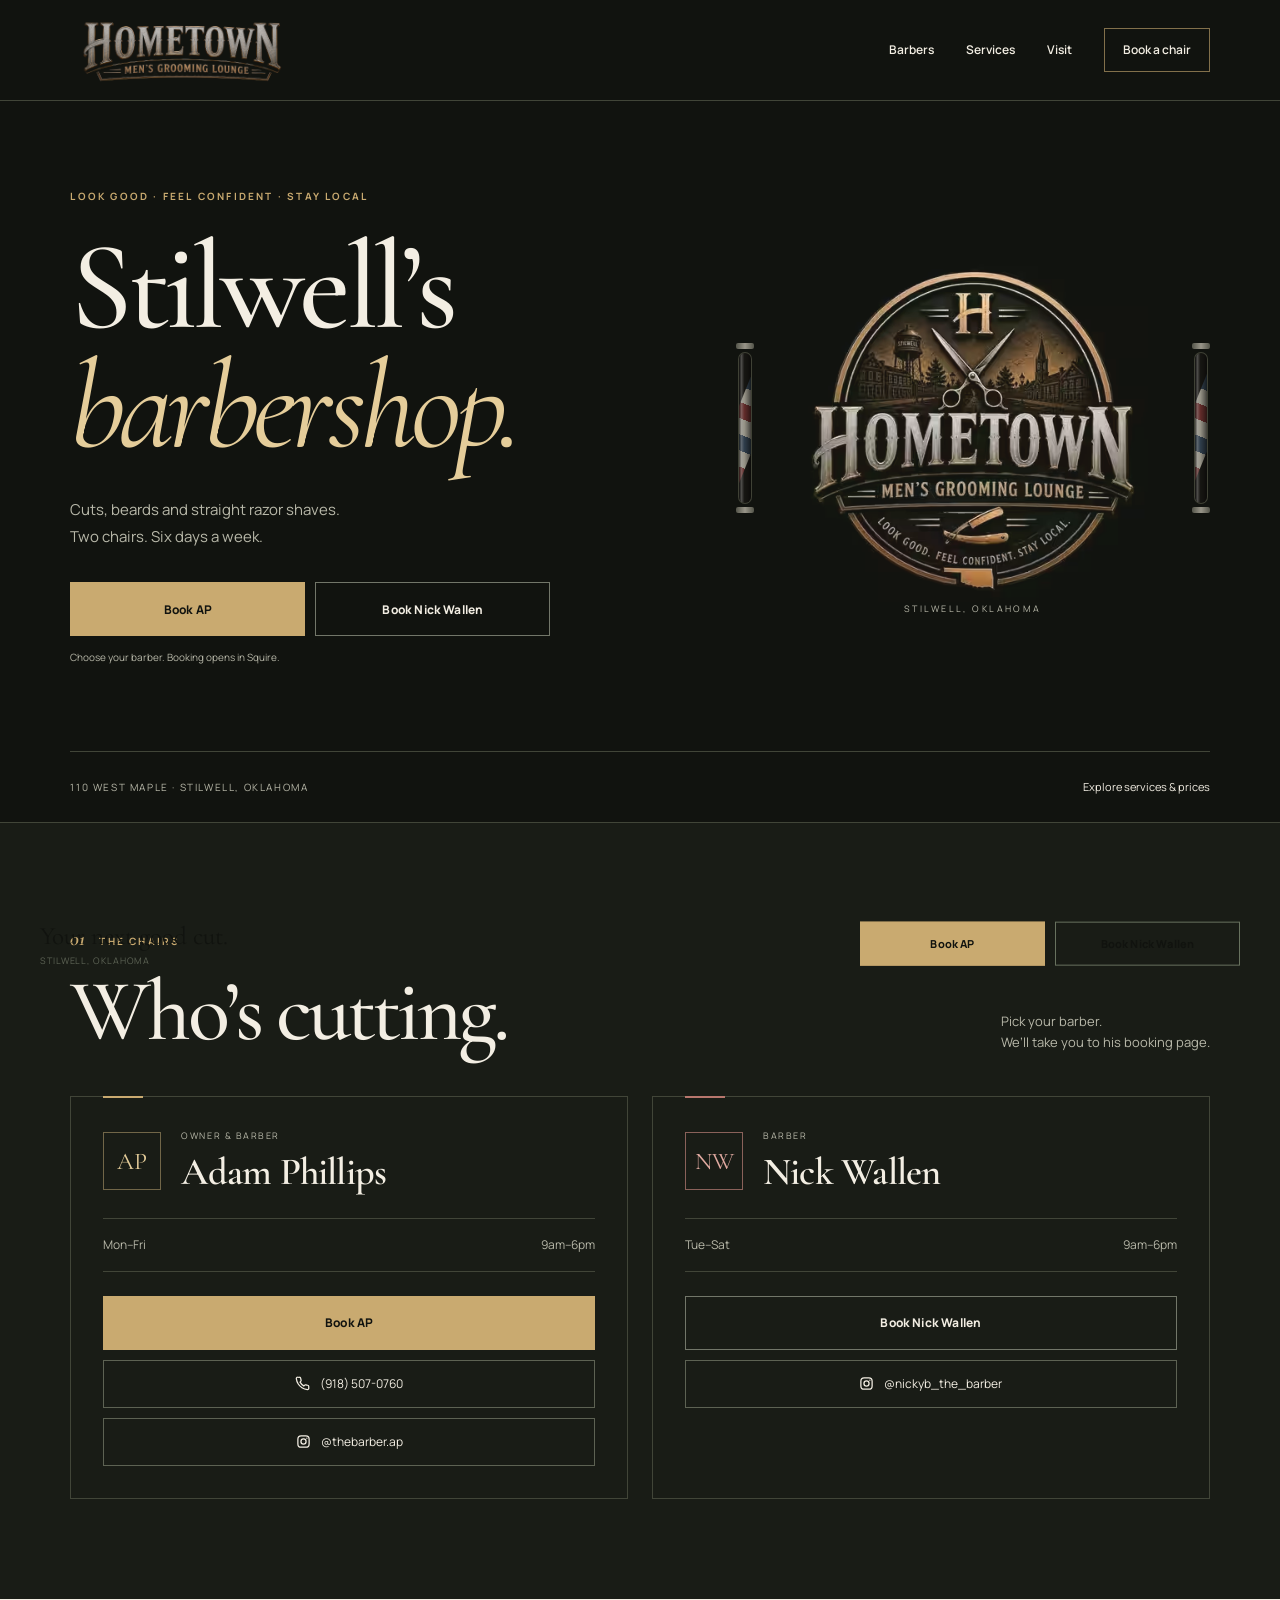
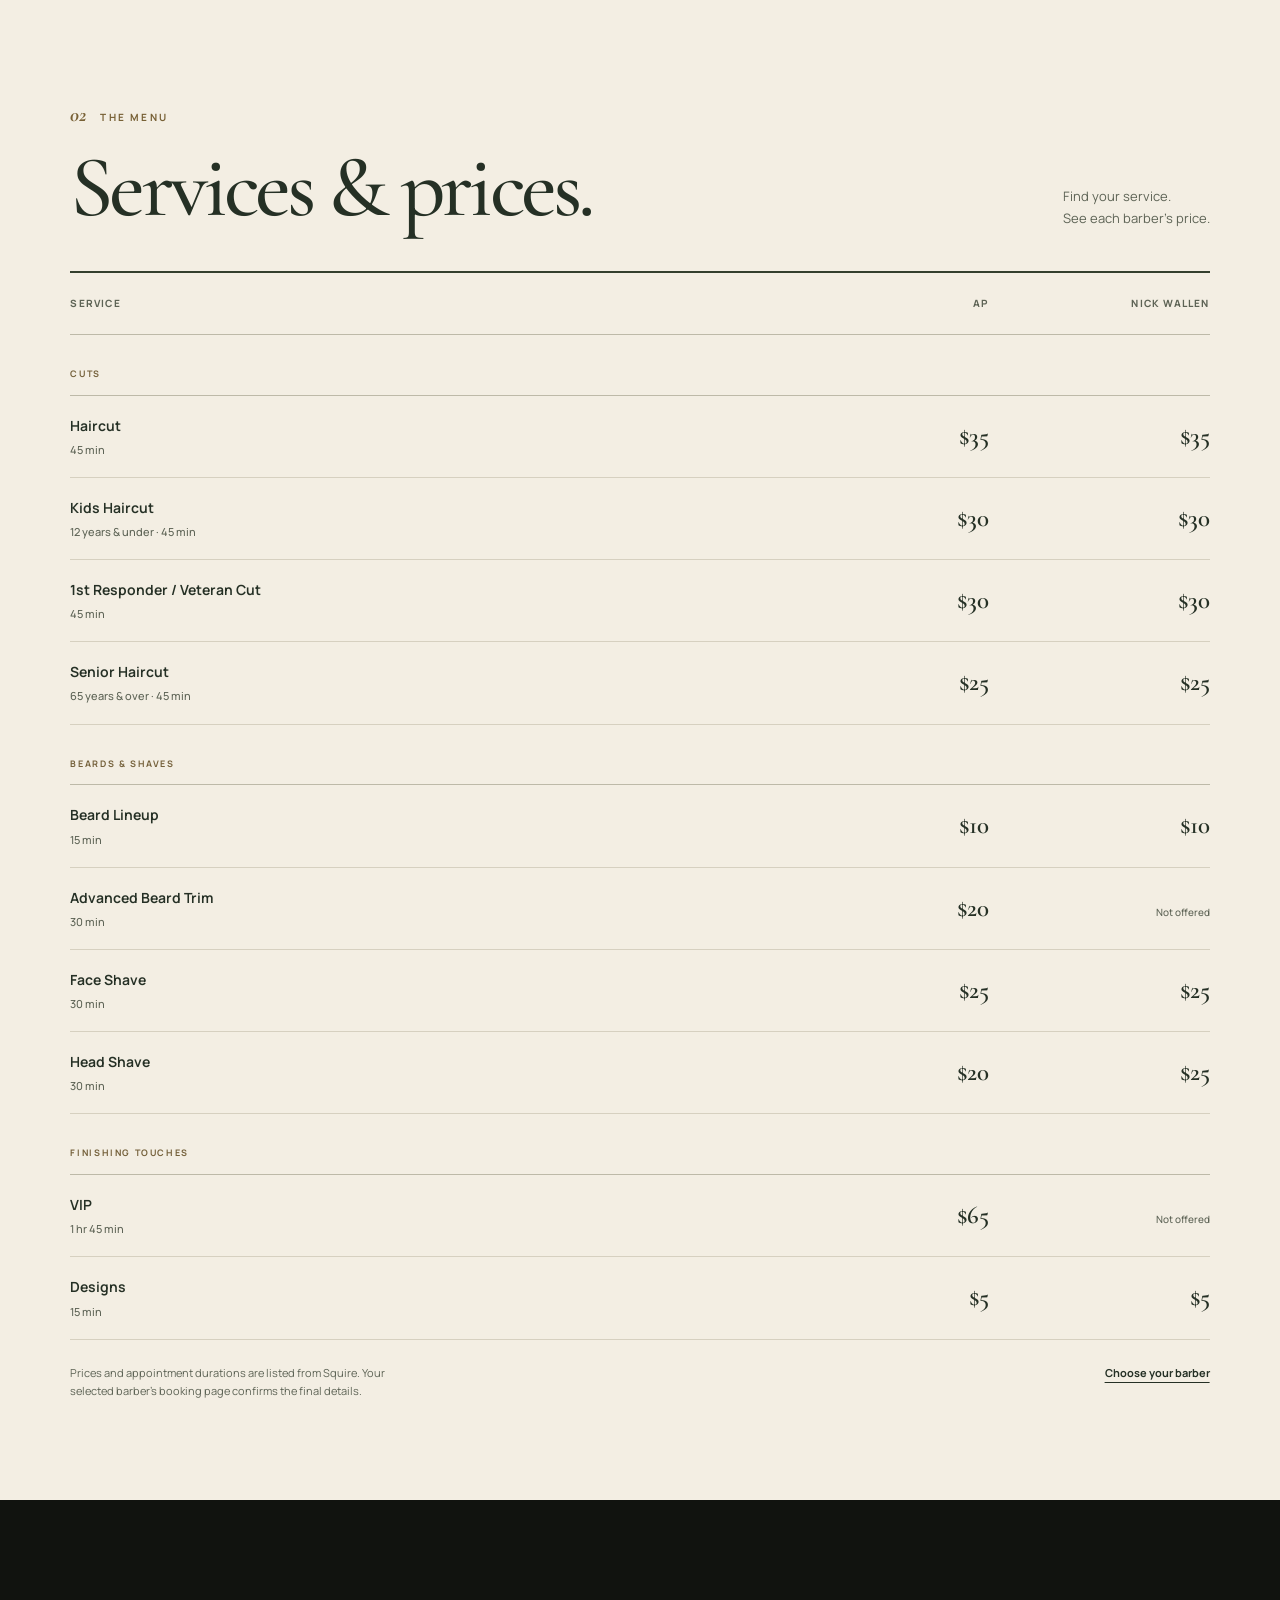
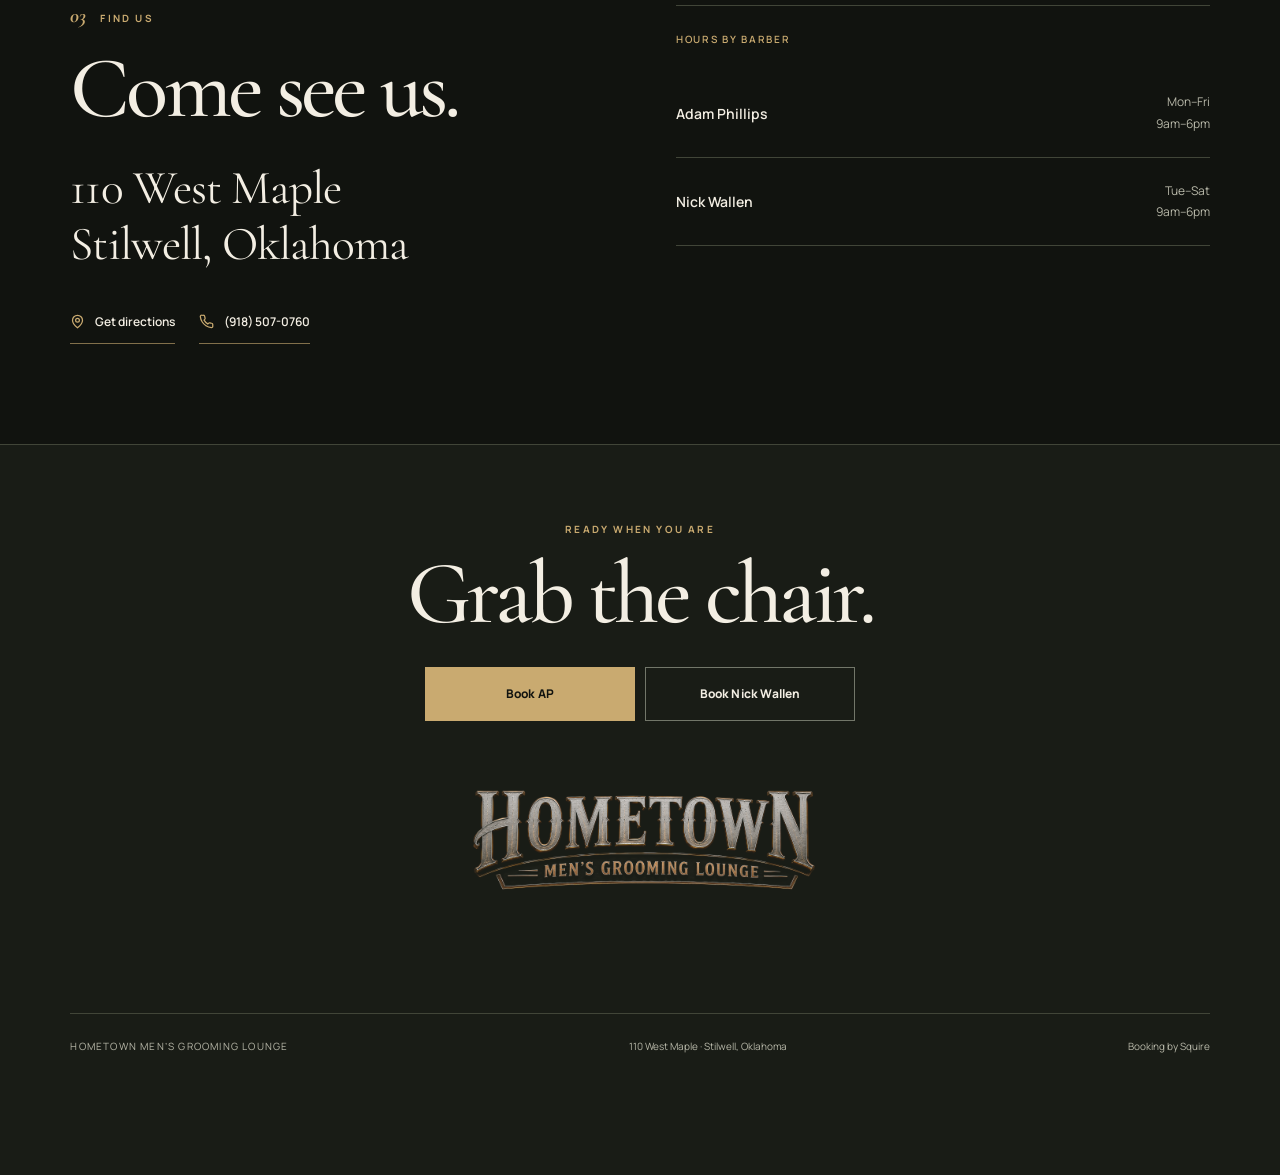
==== commit 981f3d4b: "Feature the supplied Hometown wordmark in header and closing Use the original supplied metallic word" ====
--- a/index.html
+++ b/index.html
@@ -2,7 +2,7 @@
 <html lang="en">
 <head>
 <meta charset="utf-8"><meta name="viewport" content="width=device-width, initial-scale=1, viewport-fit=cover">
-<title>Hometown Men&#x27;s Grooming Lounge — Stilwell, OK</title><meta name="description" content="Cuts, beards and straight razor shaves in Stilwell, Oklahoma. View services and prices. Book with Adam Phillips or Nick Wallen through Squire."><meta name="theme-color" content="#11130f"><meta name="color-scheme" content="dark light"><meta name="referrer" content="strict-origin-when-cross-origin"><meta name="hometown-build" content="9b056c75c6b5">
+<title>Hometown Men&#x27;s Grooming Lounge — Stilwell, OK</title><meta name="description" content="Cuts, beards and straight razor shaves in Stilwell, Oklahoma. View services and prices. Book with Adam Phillips or Nick Wallen through Squire."><meta name="theme-color" content="#11130f"><meta name="color-scheme" content="dark light"><meta name="referrer" content="strict-origin-when-cross-origin"><meta name="hometown-build" content="f8429156e04a">
 <link rel="canonical" href="https://hometownmensgroominglounge.com/"><link rel="icon" href="logo.avif"><link rel="preload" href="logo.avif" as="image" type="image/avif">
 <meta property="og:type" content="website"><meta property="og:site_name" content="Hometown Men&#x27;s Grooming Lounge"><meta property="og:title" content="Hometown Men&#x27;s Grooming Lounge — Stilwell, OK"><meta property="og:description" content="Cuts, beards and straight razor shaves in Stilwell, Oklahoma. View services and prices. Book with Adam Phillips or Nick Wallen through Squire."><meta property="og:url" content="https://hometownmensgroominglounge.com/"><meta property="og:image" content="https://hometownmensgroominglounge.com/og-cover.png"><meta property="og:image:width" content="1200"><meta property="og:image:height" content="630"><meta property="og:image:alt" content="Hometown Men's Grooming Lounge emblem"><meta name="twitter:card" content="summary_large_image"><meta name="twitter:title" content="Hometown Men&#x27;s Grooming Lounge — Stilwell, OK"><meta name="twitter:description" content="Cuts, beards and straight razor shaves in Stilwell, Oklahoma. View services and prices. Book with Adam Phillips or Nick Wallen through Squire."><meta name="twitter:image" content="https://hometownmensgroominglounge.com/og-cover.png">
 <link rel="preconnect" href="https://fonts.googleapis.com"><link rel="preconnect" href="https://fonts.gstatic.com" crossorigin><link href="https://fonts.googleapis.com/css2?family=Cormorant+Garamond:ital,wght@0,500;0,600;1,400;1,500&amp;family=Manrope:wght@400;500;600;700;800&amp;display=swap" rel="stylesheet">
@@ -19,12 +19,15 @@
 @media(max-width:760px){:root{--space:24px}.header-inner{min-height:82px;gap:18px}.wordmark{font-size:14px;letter-spacing:.15em}.wordmark small{font-size:6px;letter-spacing:.17em}.nav{gap:20px}.nav a{font-size:10px}.nav .nav-book{display:none}.hero-inner{display:flex;flex-direction:column-reverse;align-items:stretch;min-height:0;padding-top:20px;padding-bottom:38px;gap:20px}.hero-art{min-height:0;height:155px;width:100%;max-width:300px;align-self:center}.hero-logo{width:155px;height:155px}.logo-caption{display:none}.pw{top:21px}.pole{height:84px;width:9px}.cap{width:14px;height:5px}.pw.l{left:8px}.pw.r{right:8px}.hero-copy{text-align:center}.hero .eyebrow{font-size:8px;letter-spacing:.17em}.hero h1{font-size:clamp(66px,13vw,94px);margin-top:17px}.hero-description{font-size:13px;max-width:30ch;margin:21px auto 0}.hero .booking-pair{margin:24px auto 0;width:100%}.button{padding:14px 12px;font-size:11px;min-height:52px}.hero-note{font-size:9px}.hero-base{padding-block:16px;justify-content:center}.hero-base>p{display:none}.section{padding-block:64px}.section-header{display:block;margin-bottom:30px}.section-header>p{margin-top:18px;font-size:12px;max-width:40ch}.section-header h2{margin-top:12px}.crew{grid-template-columns:1fr;gap:20px}.barber-card{padding:26px}.barber-top{margin-bottom:20px}.barber-top h3{font-size:33px}.barber-hours{font-size:12px}.menu thead th{font-size:9px;padding:20px 8px;letter-spacing:.04em}.menu th[scope='row']{width:60%;padding-right:8px}.menu td{font-size:23px;width:20%;padding:16px 8px}.service-name{font-size:12px}.service-detail{font-size:10px}.not-offered{font-size:9px}.menu .group th{padding-top:28px}.menu-foot{display:block}.menu-foot a{display:inline-block;margin-top:18px;padding:10px 0;min-height:44px}.visit-grid{grid-template-columns:1fr;gap:44px}.visit-actions{gap:20px}.hours-panel{padding-top:24px}.address{font-size:36px}.closing{padding:60px 0}.footer-inner{flex-direction:column;text-align:center;gap:12px}.footer-brand{font-size:9px}.footer{padding-top:0;padding-bottom:112px}.dock{padding:10px 18px max(10px,env(safe-area-inset-bottom))}.dock-label{display:none}.dock .booking-pair{width:100%}.dock .button{min-height:48px;font-size:11px}}
 @media(max-width:359px){:root{--space:18px}.nav{gap:13px}.nav a{font-size:9px}.wordmark{font-size:12px}.wordmark small{font-size:5.5px}.hero h1{font-size:60px}.hero-art{height:130px}.hero-logo{width:130px;height:130px}.barber-card{padding:22px}.barber-top{gap:14px}.barber-top h3{font-size:28px}.button{font-size:10px;padding-inline:8px}.button .arrow{display:none}.menu td{font-size:21px}.service-name{font-size:11px}}
 @media(prefers-reduced-motion:reduce){html{scroll-behavior:auto}*,*::before,*::after{animation:none!important;transition:none!important}.hero-copy,.hero-art{transform:none!important}}@media print{.site-header,.hero-art,.hero-base,.dock,.closing,.footer,.barber-actions,.barber-footer,.visit-actions{display:none!important}body,.barbers,.services{background:white!important;color:black!important}.wrap{width:100%}.section{padding:24px 0}.hero-inner{display:block;min-height:0;padding:0}.hero h1{font-size:40px}.hero .booking-pair{display:none}.crew,.visit-grid{display:block}.barber-card{break-inside:avoid;margin-bottom:16px}.eyebrow,.muted,.role,.barber-hours,.section-header>p,.hours-row span{color:#333!important}.hero-description{color:#333}.menu td,.menu th{color:black!important}}
+
+/* Original owner-supplied metallic wordmark; retain the artwork without alteration. */
+.wordmark{display:block;width:220px;flex:none;background:var(--ink);isolation:isolate}.wordmark img{width:100%;height:auto;mix-blend-mode:screen}.closing-brand{width:min(380px,100%);margin:36px auto 0;background:var(--ink-soft);isolation:isolate}.closing-brand img{width:100%;height:auto;mix-blend-mode:screen}@media(max-width:760px){.wordmark{width:140px}.header-inner{gap:14px}.nav{gap:16px}.closing-brand{max-width:300px;margin-top:28px}}@media(max-width:359px){.wordmark{width:124px}.nav{gap:12px}}
 </style>
 <script type="application/ld+json">{"@context": "https://schema.org", "@type": "HairSalon", "@id": "https://hometownmensgroominglounge.com/#stilwell", "name": "Hometown Men's Grooming Lounge", "url": "https://hometownmensgroominglounge.com/", "description": "Cuts, beards and straight razor shaves in Stilwell, Oklahoma. View services and prices. Book with Adam Phillips or Nick Wallen through Squire.", "image": "https://hometownmensgroominglounge.com/og-cover.png", "telephone": "+19185070760", "address": {"@type": "PostalAddress", "streetAddress": "110 West Maple", "addressLocality": "Stilwell", "addressRegion": "OK", "addressCountry": "US"}, "employee": [{"@type": "Person", "name": "Adam Phillips", "jobTitle": "Owner & Barber", "sameAs": "https://www.instagram.com/thebarber.ap/"}, {"@type": "Person", "name": "Nick Wallen", "jobTitle": "Barber", "sameAs": "https://www.instagram.com/nickyb_the_barber/"}], "openingHoursSpecification": [{"@type": "OpeningHoursSpecification", "dayOfWeek": "Monday", "opens": "09:00", "closes": "18:00"}, {"@type": "OpeningHoursSpecification", "dayOfWeek": "Tuesday", "opens": "09:00", "closes": "18:00"}, {"@type": "OpeningHoursSpecification", "dayOfWeek": "Wednesday", "opens": "09:00", "closes": "18:00"}, {"@type": "OpeningHoursSpecification", "dayOfWeek": "Thursday", "opens": "09:00", "closes": "18:00"}, {"@type": "OpeningHoursSpecification", "dayOfWeek": "Friday", "opens": "09:00", "closes": "18:00"}, {"@type": "OpeningHoursSpecification", "dayOfWeek": "Saturday", "opens": "09:00", "closes": "18:00"}], "hasOfferCatalog": {"@type": "OfferCatalog", "name": "Services", "itemListElement": [{"@type": "OfferCatalog", "name": "Adam Phillips", "itemListElement": [{"@type": "Offer", "price": 35, "priceCurrency": "USD", "url": "https://getsquire.com/booking/book/thebarber-ap-stilwell/barber/adam-phillips/services", "itemOffered": {"@type": "Service", "name": "Haircut"}}, {"@type": "Offer", "price": 30, "priceCurrency": "USD", "url": "https://getsquire.com/booking/book/thebarber-ap-stilwell/barber/adam-phillips/services", "itemOffered": {"@type": "Service", "name": "Kids Haircut"}}, {"@type": "Offer", "price": 30, "priceCurrency": "USD", "url": "https://getsquire.com/booking/book/thebarber-ap-stilwell/barber/adam-phillips/services", "itemOffered": {"@type": "Service", "name": "1st Responder / Veteran Cut"}}, {"@type": "Offer", "price": 25, "priceCurrency": "USD", "url": "https://getsquire.com/booking/book/thebarber-ap-stilwell/barber/adam-phillips/services", "itemOffered": {"@type": "Service", "name": "Senior Haircut"}}, {"@type": "Offer", "price": 10, "priceCurrency": "USD", "url": "https://getsquire.com/booking/book/thebarber-ap-stilwell/barber/adam-phillips/services", "itemOffered": {"@type": "Service", "name": "Beard Lineup"}}, {"@type": "Offer", "price": 20, "priceCurrency": "USD", "url": "https://getsquire.com/booking/book/thebarber-ap-stilwell/barber/adam-phillips/services", "itemOffered": {"@type": "Service", "name": "Advanced Beard Trim"}}, {"@type": "Offer", "price": 25, "priceCurrency": "USD", "url": "https://getsquire.com/booking/book/thebarber-ap-stilwell/barber/adam-phillips/services", "itemOffered": {"@type": "Service", "name": "Face Shave"}}, {"@type": "Offer", "price": 20, "priceCurrency": "USD", "url": "https://getsquire.com/booking/book/thebarber-ap-stilwell/barber/adam-phillips/services", "itemOffered": {"@type": "Service", "name": "Head Shave"}}, {"@type": "Offer", "price": 65, "priceCurrency": "USD", "url": "https://getsquire.com/booking/book/thebarber-ap-stilwell/barber/adam-phillips/services", "itemOffered": {"@type": "Service", "name": "VIP"}}, {"@type": "Offer", "price": 5, "priceCurrency": "USD", "url": "https://getsquire.com/booking/book/thebarber-ap-stilwell/barber/adam-phillips/services", "itemOffered": {"@type": "Service", "name": "Designs"}}]}, {"@type": "OfferCatalog", "name": "Nick Wallen", "itemListElement": [{"@type": "Offer", "price": 35, "priceCurrency": "USD", "url": "https://getsquire.com/booking/book/thebarber-ap-stilwell/barber/nick-620/services", "itemOffered": {"@type": "Service", "name": "Haircut"}}, {"@type": "Offer", "price": 30, "priceCurrency": "USD", "url": "https://getsquire.com/booking/book/thebarber-ap-stilwell/barber/nick-620/services", "itemOffered": {"@type": "Service", "name": "Kids Haircut"}}, {"@type": "Offer", "price": 30, "priceCurrency": "USD", "url": "https://getsquire.com/booking/book/thebarber-ap-stilwell/barber/nick-620/services", "itemOffered": {"@type": "Service", "name": "1st Responder / Veteran Cut"}}, {"@type": "Offer", "price": 25, "priceCurrency": "USD", "url": "https://getsquire.com/booking/book/thebarber-ap-stilwell/barber/nick-620/services", "itemOffered": {"@type": "Service", "name": "Senior Haircut"}}, {"@type": "Offer", "price": 10, "priceCurrency": "USD", "url": "https://getsquire.com/booking/book/thebarber-ap-stilwell/barber/nick-620/services", "itemOffered": {"@type": "Service", "name": "Beard Lineup"}}, {"@type": "Offer", "price": 25, "priceCurrency": "USD", "url": "https://getsquire.com/booking/book/thebarber-ap-stilwell/barber/nick-620/services", "itemOffered": {"@type": "Service", "name": "Face Shave"}}, {"@type": "Offer", "price": 25, "priceCurrency": "USD", "url": "https://getsquire.com/booking/book/thebarber-ap-stilwell/barber/nick-620/services", "itemOffered": {"@type": "Service", "name": "Head Shave"}}, {"@type": "Offer", "price": 5, "priceCurrency": "USD", "url": "https://getsquire.com/booking/book/thebarber-ap-stilwell/barber/nick-620/services", "itemOffered": {"@type": "Service", "name": "Designs"}}]}]}}</script>
 </head>
 <body data-location="stilwell">
 <a class="skip" href="#main">Skip to content</a>
-<header class="site-header"><div class="wrap header-inner"><a class="wordmark" href="#top" aria-label="Hometown Men's Grooming Lounge home">HOMETOWN<small>MEN’S GROOMING LOUNGE</small></a><nav class="nav" aria-label="Main navigation"><a href="#barbers">Barbers</a><a href="#services">Services</a><a href="#visit">Visit</a><a class="nav-book" href="#barbers">Book a chair</a></nav></div></header>
+<header class="site-header"><div class="wrap header-inner"><a class="wordmark" href="#top" aria-label="Hometown Men's Grooming Lounge home"><img src="hometown-wordmark.png" width="1920" height="832" alt="Hometown Men’s Grooming Lounge" decoding="async"></a><nav class="nav" aria-label="Main navigation"><a href="#barbers">Barbers</a><a href="#services">Services</a><a href="#visit">Visit</a><a class="nav-book" href="#barbers">Book a chair</a></nav></div></header>
 <main id="main">
 <section class="hero" id="top" aria-labelledby="hero-title"><div class="wrap hero-inner"><div class="hero-copy"><p class="eyebrow">LOOK GOOD · FEEL CONFIDENT · STAY LOCAL</p><h1 id="hero-title">Stilwell’s<br><em>barbershop.</em></h1><p class="hero-description">Cuts, beards and straight razor shaves.<br>Two chairs. Six days a week.</p><div class="booking-pair" data-booking-zone><a class="button" href="https://getsquire.com/booking/book/thebarber-ap-stilwell/barber/adam-phillips/services" target="_blank" rel="noopener noreferrer" data-action="booking" data-location="stilwell" data-barber="ap" data-placement="hero">Book AP<span class="sr-only"> (opens in Squire in a new tab)</span></a><a class="button secondary" href="https://getsquire.com/booking/book/thebarber-ap-stilwell/barber/nick-620/services" target="_blank" rel="noopener noreferrer" data-action="booking" data-location="stilwell" data-barber="nick" data-placement="hero">Book Nick Wallen<span class="sr-only"> (opens in Squire in a new tab)</span></a></div><p class="hero-note">Choose your barber. Booking opens in Squire.</p></div><div class="hero-art"><div class="poles" aria-hidden="true"><div class="pw l"><div class="cap"></div><div class="pole"><i></i><b></b></div><div class="cap"></div></div><div class="pw r"><div class="cap"></div><div class="pole"><i></i><b></b></div><div class="cap"></div></div></div><img class="hero-logo" src="logo.avif" width="350" height="350" alt="Hometown Men's Grooming Lounge emblem" fetchpriority="high"><p class="logo-caption">Stilwell, Oklahoma</p></div></div><div class="wrap hero-base"><p>110 West Maple · Stilwell, Oklahoma</p><a class="scroll-link" href="#services">Explore services &amp; prices</a></div></section>
 <section class="section barbers" id="barbers" aria-labelledby="barbers-title"><div class="wrap"><div class="section-header"><div><p class="eyebrow"><span class="section-number">01</span>The chairs</p><h2 id="barbers-title">Who’s cutting.</h2></div><p>Pick your barber.<br>We’ll take you to his booking page.</p></div><div class="crew"><article class="barber-card ap" aria-labelledby="barber-ap">
@@ -38,7 +41,7 @@
 <div class="barber-footer"><a class="social-link" href="https://www.instagram.com/nickyb_the_barber/" target="_blank" rel="noopener noreferrer" data-action="instagram" data-barber="nick"><svg aria-hidden="true" focusable="false" width="16" height="16" viewBox="0 0 24 24" fill="none" stroke="currentColor" stroke-width="2"><rect x="3" y="3" width="18" height="18" rx="5.2"/><circle cx="12" cy="12" r="4.1"/><circle cx="17.4" cy="6.6" r="1.1" fill="currentColor" stroke="none"/></svg>@nickyb_the_barber<span class="sr-only"> (opens in a new tab)</span></a></div></article></div></div></section>
 <section class="section services" id="services" aria-labelledby="services-title"><div class="wrap"><div class="section-header"><div><p class="eyebrow"><span class="section-number">02</span>The menu</p><h2 id="services-title">Services &amp; prices.</h2></div><p>Find your service.<br>See each barber’s price.</p></div><div class="menu-wrap"><table class="menu"><caption class="sr-only">Services, appointment durations, and prices in US dollars for each barber at Stilwell.</caption><thead><tr><th scope="col">Service</th><th scope="col">AP</th><th scope="col">Nick Wallen</th></tr></thead><tbody><tr class="group"><th colspan="3" scope="colgroup">Cuts</th></tr><tr data-service="haircut"><th scope="row"><span class="service-name">Haircut</span><span class="service-detail">45 min</span></th><td data-barber="ap" data-price="35">$35</td><td data-barber="nick" data-price="35">$35</td></tr><tr data-service="kids"><th scope="row"><span class="service-name">Kids Haircut</span><span class="service-detail">12 years &amp; under · 45 min</span></th><td data-barber="ap" data-price="30">$30</td><td data-barber="nick" data-price="30">$30</td></tr><tr data-service="responder"><th scope="row"><span class="service-name">1st Responder / Veteran Cut</span><span class="service-detail">45 min</span></th><td data-barber="ap" data-price="30">$30</td><td data-barber="nick" data-price="30">$30</td></tr><tr data-service="senior"><th scope="row"><span class="service-name">Senior Haircut</span><span class="service-detail">65 years &amp; over · 45 min</span></th><td data-barber="ap" data-price="25">$25</td><td data-barber="nick" data-price="25">$25</td></tr><tr class="group"><th colspan="3" scope="colgroup">Beards &amp; shaves</th></tr><tr data-service="lineup"><th scope="row"><span class="service-name">Beard Lineup</span><span class="service-detail">15 min</span></th><td data-barber="ap" data-price="10">$10</td><td data-barber="nick" data-price="10">$10</td></tr><tr data-service="beard"><th scope="row"><span class="service-name">Advanced Beard Trim</span><span class="service-detail">30 min</span></th><td data-barber="ap" data-price="20">$20</td><td data-barber="nick"><span class="not-offered">Not offered</span></td></tr><tr data-service="face"><th scope="row"><span class="service-name">Face Shave</span><span class="service-detail">30 min</span></th><td data-barber="ap" data-price="25">$25</td><td data-barber="nick" data-price="25">$25</td></tr><tr data-service="head"><th scope="row"><span class="service-name">Head Shave</span><span class="service-detail">30 min</span></th><td data-barber="ap" data-price="20">$20</td><td data-barber="nick" data-price="25">$25</td></tr><tr class="group"><th colspan="3" scope="colgroup">Finishing touches</th></tr><tr data-service="vip"><th scope="row"><span class="service-name">VIP</span><span class="service-detail">1 hr 45 min</span></th><td data-barber="ap" data-price="65">$65</td><td data-barber="nick"><span class="not-offered">Not offered</span></td></tr><tr data-service="designs"><th scope="row"><span class="service-name">Designs</span><span class="service-detail">15 min</span></th><td data-barber="ap" data-price="5">$5</td><td data-barber="nick" data-price="5">$5</td></tr></tbody></table></div><div class="menu-foot"><p>Prices and appointment durations are listed from Squire. Your selected barber’s booking page confirms the final details.</p><a href="#barbers">Choose your barber</a></div></div></section>
 <section class="section visit" id="visit" aria-labelledby="visit-title"><div class="wrap visit-grid"><div><p class="eyebrow"><span class="section-number">03</span>Find us</p><h2 id="visit-title">Come see us.</h2><address class="address">110 West Maple<br>Stilwell, Oklahoma</address><div class="visit-actions"><a class="text-link" href="https://maps.google.com/?q=110+W+Maple+St+Stilwell+OK" target="_blank" rel="noopener noreferrer" data-action="directions"><svg aria-hidden="true" focusable="false" width="16" height="16" viewBox="0 0 24 24" fill="none" stroke="currentColor" stroke-width="2"><path d="M20 10c0 6-8 12-8 12s-8-6-8-12a8 8 0 0116 0z"/><circle cx="12" cy="10" r="3"/></svg>Get directions<span class="sr-only"> (opens in a new tab)</span></a><a class="text-link" href="tel:+19185070760" data-action="call"><svg aria-hidden="true" focusable="false" width="16" height="16" viewBox="0 0 24 24" fill="none" stroke="currentColor" stroke-width="2"><path d="M22 16.9v3a2 2 0 01-2.2 2 19.8 19.8 0 01-8.6-3.1 19.5 19.5 0 01-6-6A19.8 19.8 0 012.1 4.2 2 2 0 014.1 2h3a2 2 0 012 1.7c.1 1 .3 1.9.6 2.8a2 2 0 01-.5 2.1L8.1 9.8a16 16 0 006 6l1.2-1.1a2 2 0 012.1-.5c.9.3 1.8.5 2.8.6a2 2 0 011.8 2z"/></svg>(918) 507-0760</a></div></div><div class="hours-panel"><h3>Hours by barber</h3><div class="hours-row"><strong>Adam Phillips</strong><span>Mon–Fri<br>9am–6pm</span></div><div class="hours-row"><strong>Nick Wallen</strong><span>Tue–Sat<br>9am–6pm</span></div></div></div></section>
-<section class="closing" aria-labelledby="closing-title"><div class="wrap"><p class="eyebrow">Ready when you are</p><h2 id="closing-title">Grab the chair.</h2><div class="booking-pair" data-booking-zone><a class="button" href="https://getsquire.com/booking/book/thebarber-ap-stilwell/barber/adam-phillips/services" target="_blank" rel="noopener noreferrer" data-action="booking" data-location="stilwell" data-barber="ap" data-placement="footer">Book AP<span class="sr-only"> (opens in Squire in a new tab)</span></a><a class="button secondary" href="https://getsquire.com/booking/book/thebarber-ap-stilwell/barber/nick-620/services" target="_blank" rel="noopener noreferrer" data-action="booking" data-location="stilwell" data-barber="nick" data-placement="footer">Book Nick Wallen<span class="sr-only"> (opens in Squire in a new tab)</span></a></div></div></section>
+<section class="closing" aria-labelledby="closing-title"><div class="wrap"><p class="eyebrow">Ready when you are</p><h2 id="closing-title">Grab the chair.</h2><div class="booking-pair" data-booking-zone><a class="button" href="https://getsquire.com/booking/book/thebarber-ap-stilwell/barber/adam-phillips/services" target="_blank" rel="noopener noreferrer" data-action="booking" data-location="stilwell" data-barber="ap" data-placement="footer">Book AP<span class="sr-only"> (opens in Squire in a new tab)</span></a><a class="button secondary" href="https://getsquire.com/booking/book/thebarber-ap-stilwell/barber/nick-620/services" target="_blank" rel="noopener noreferrer" data-action="booking" data-location="stilwell" data-barber="nick" data-placement="footer">Book Nick Wallen<span class="sr-only"> (opens in Squire in a new tab)</span></a></div><div class="closing-brand"><img src="hometown-wordmark.png" width="1920" height="832" alt="Hometown Men’s Grooming Lounge" loading="lazy" decoding="async"></div></div></section>
 </main>
 <footer class="footer"><div class="wrap footer-inner"><p class="footer-brand">Hometown Men’s Grooming Lounge</p><p>110 West Maple · Stilwell, Oklahoma</p><a href="https://getsquire.com/" target="_blank" rel="noopener noreferrer">Booking by Squire<span class="sr-only"> (opens in a new tab)</span></a></div></footer>
 <aside class="dock" aria-label="Quick booking" aria-hidden="true" inert data-visible="false"><div class="dock-inner"><p class="dock-label">Your next good cut.<small>STILWELL, OKLAHOMA</small></p><div class="booking-pair"><a class="button" href="https://getsquire.com/booking/book/thebarber-ap-stilwell/barber/adam-phillips/services" target="_blank" rel="noopener noreferrer" data-action="booking" data-location="stilwell" data-barber="ap" data-placement="sticky">Book AP<span class="sr-only"> (opens in Squire in a new tab)</span></a><a class="button secondary" href="https://getsquire.com/booking/book/thebarber-ap-stilwell/barber/nick-620/services" target="_blank" rel="noopener noreferrer" data-action="booking" data-location="stilwell" data-barber="nick" data-placement="sticky">Book Nick Wallen<span class="sr-only"> (opens in Squire in a new tab)</span></a></div></div></aside>
